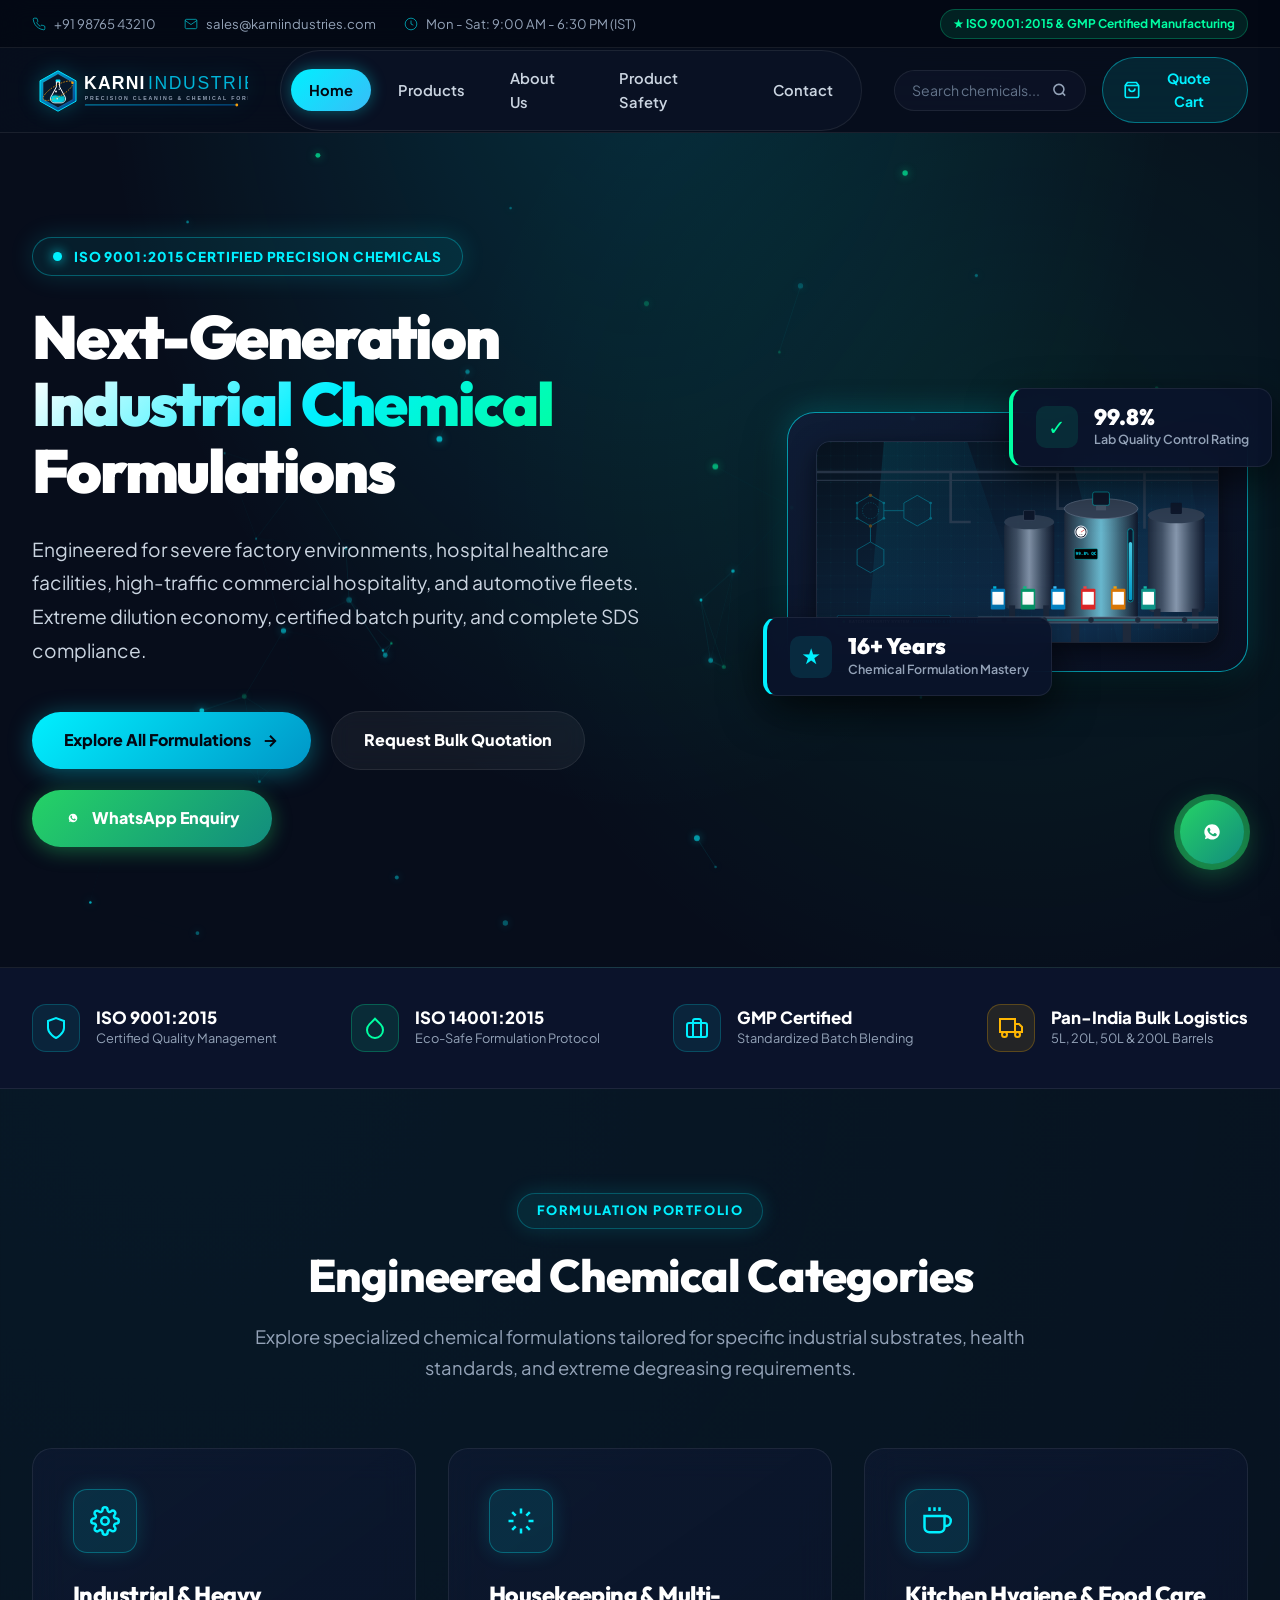
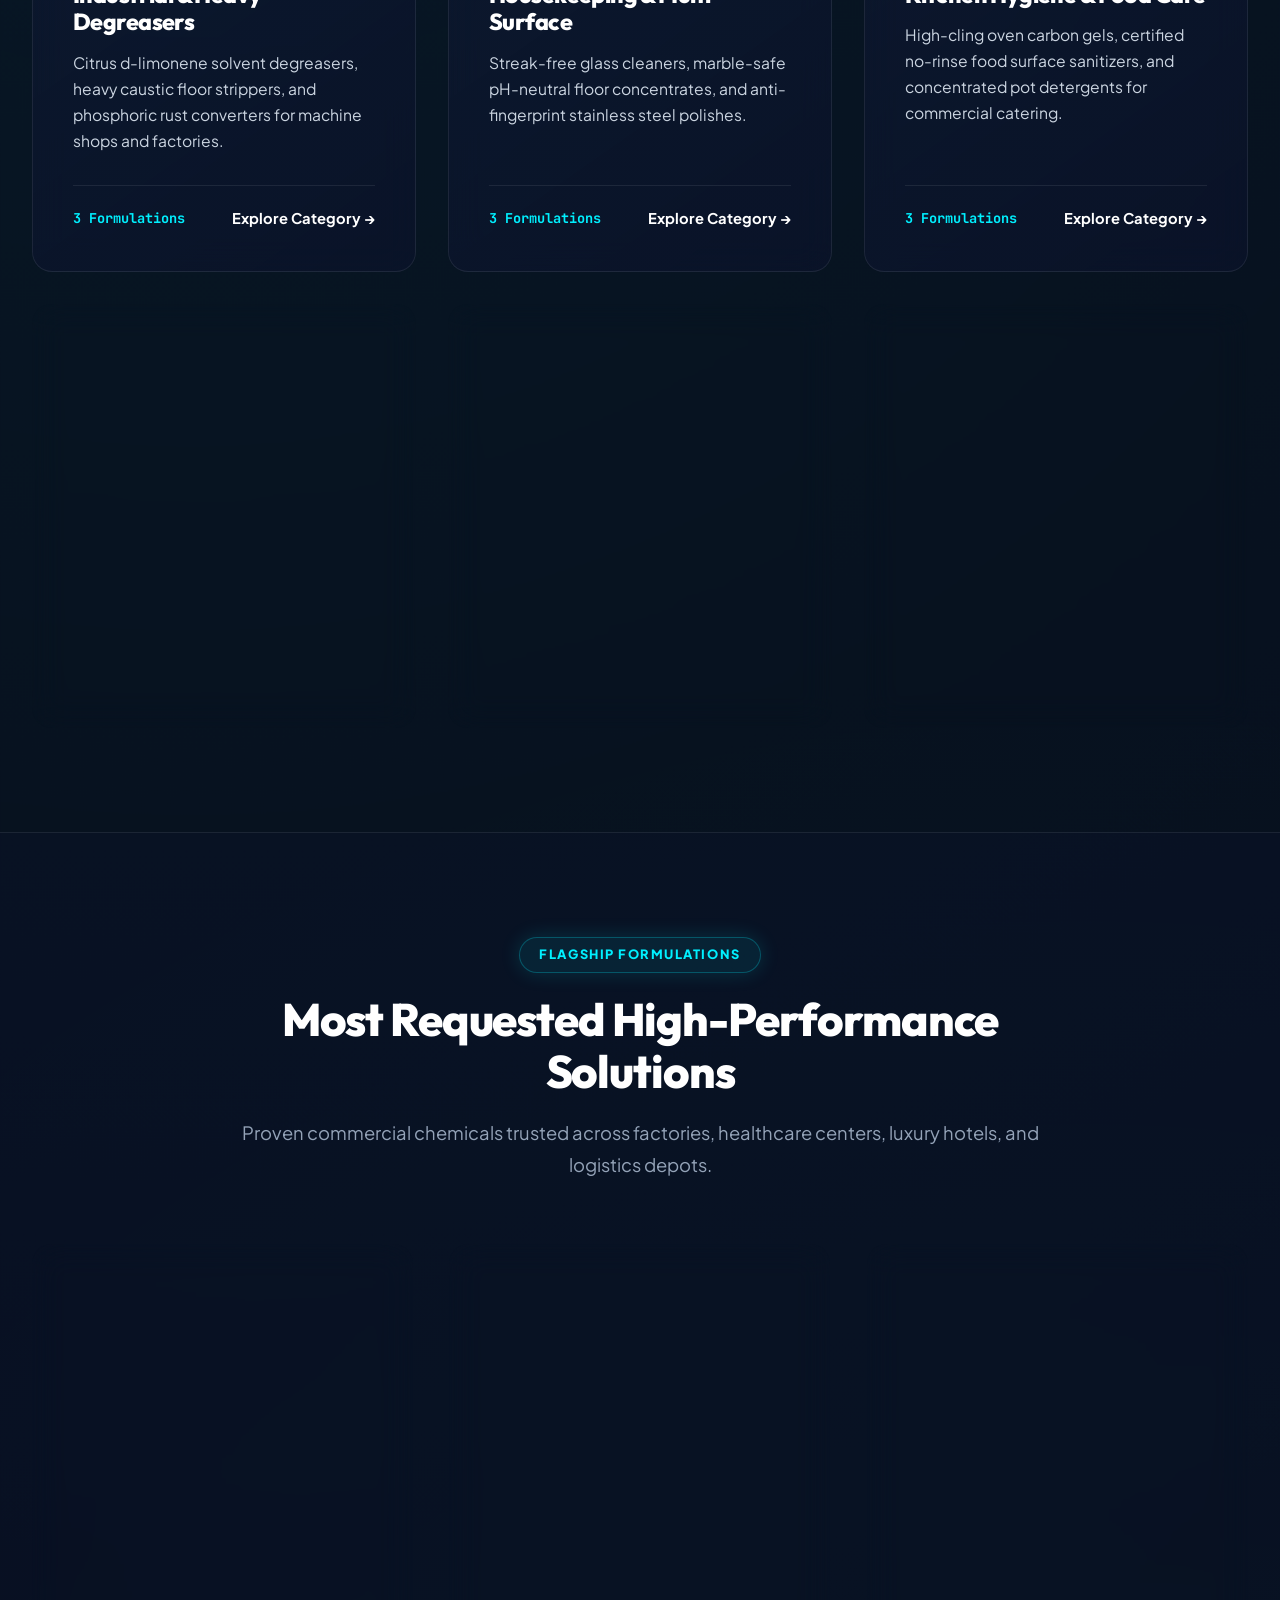
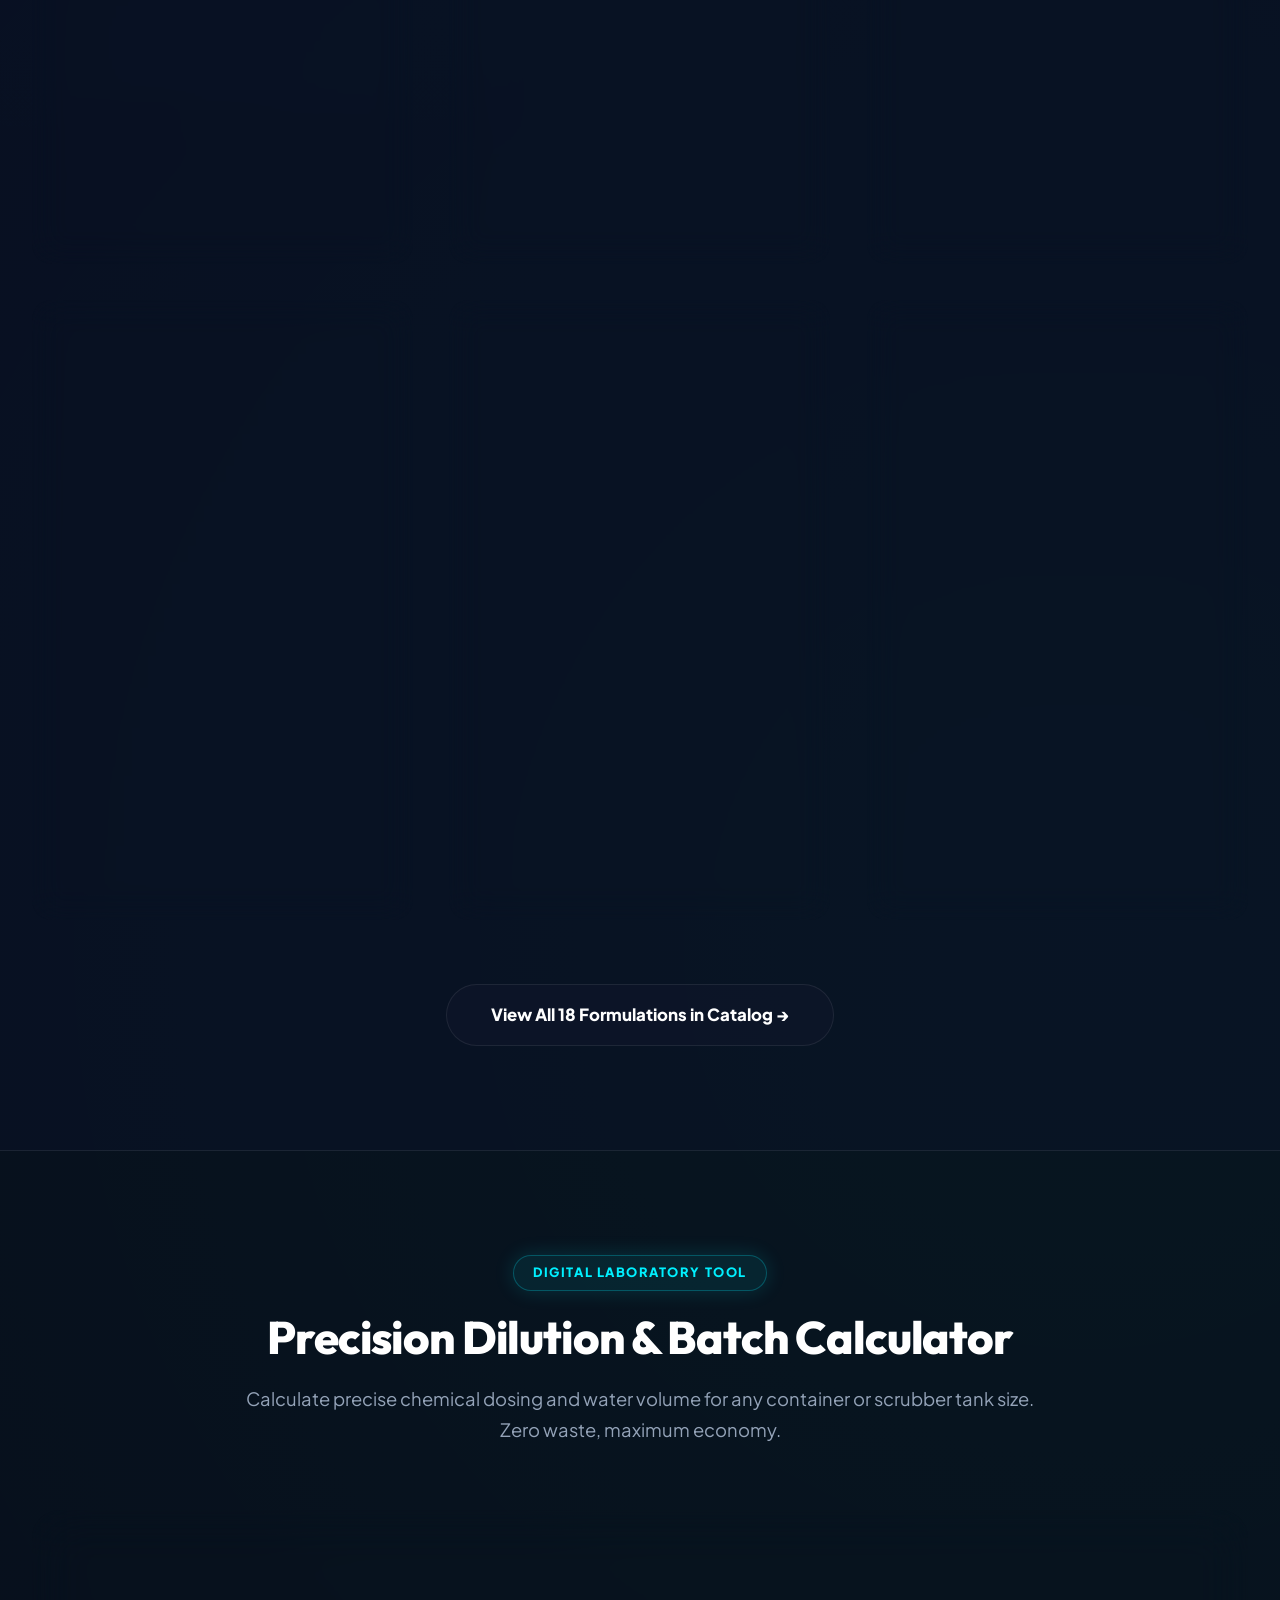
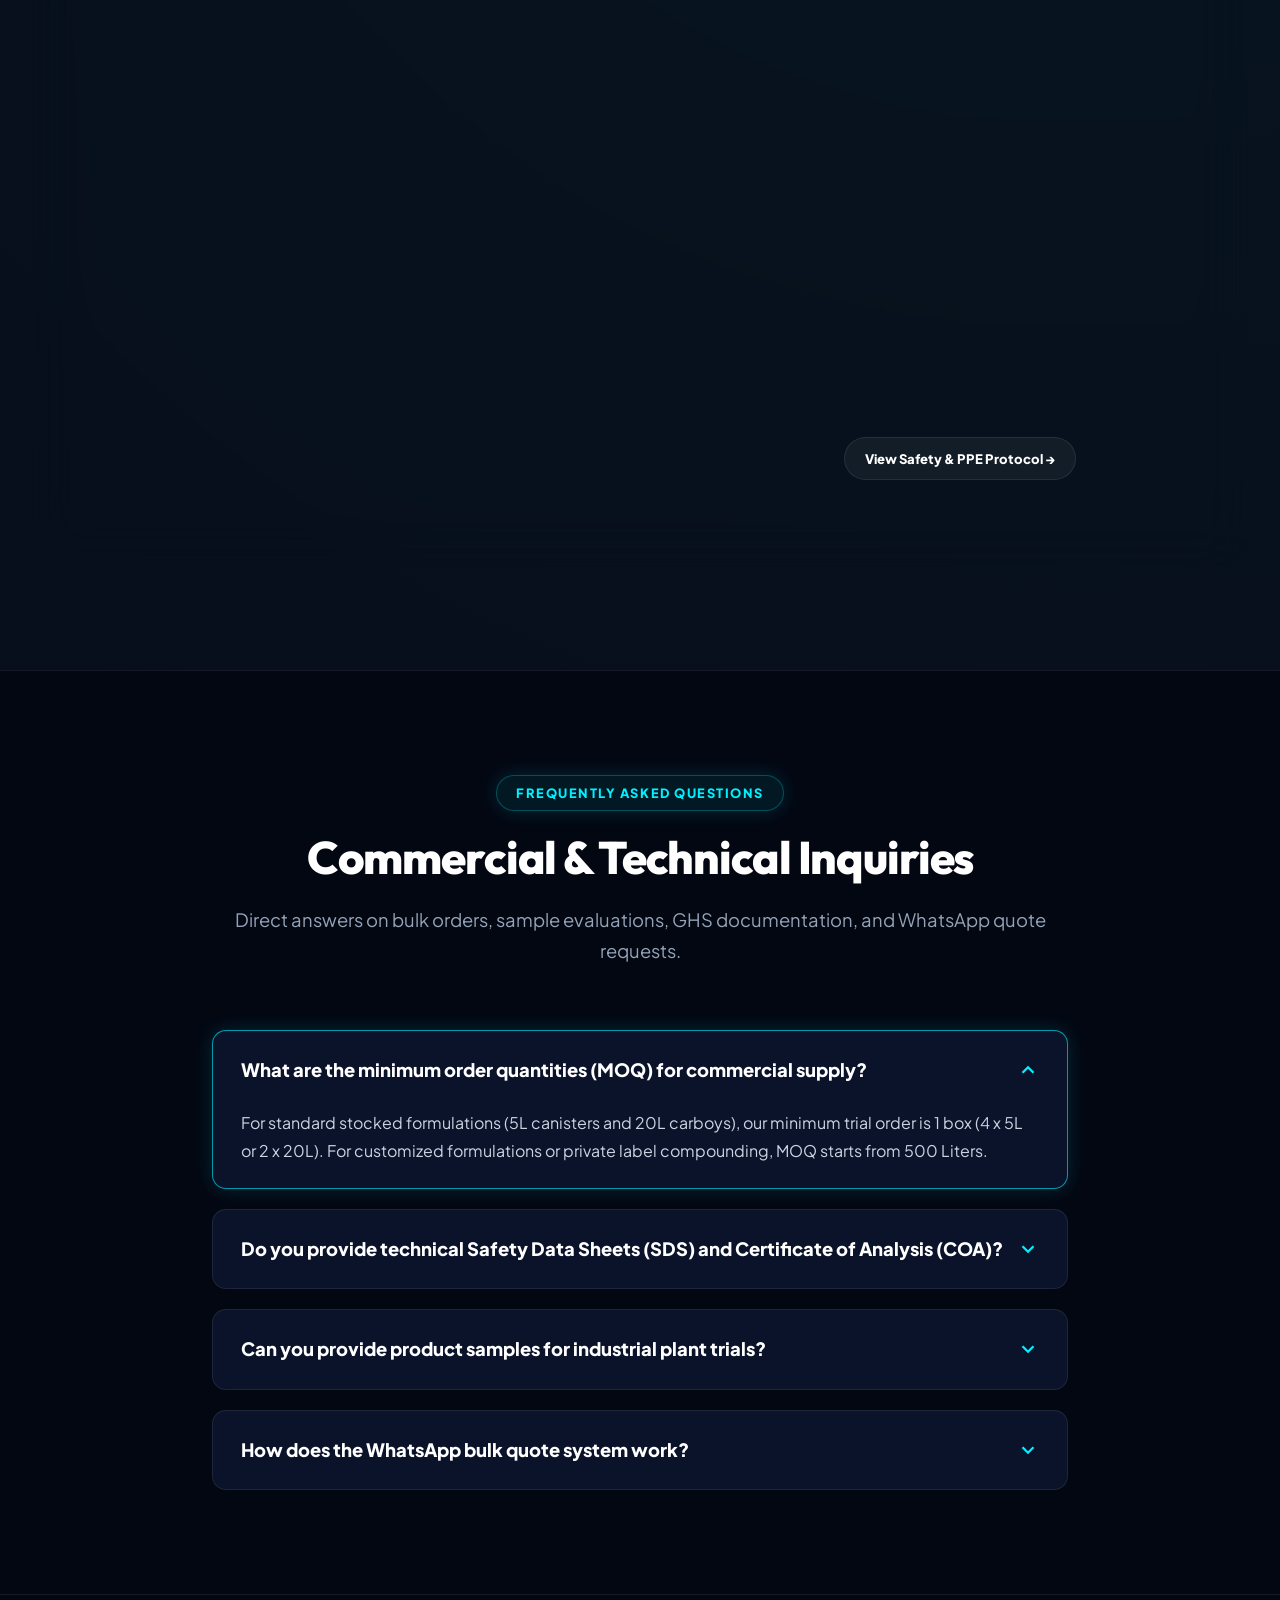
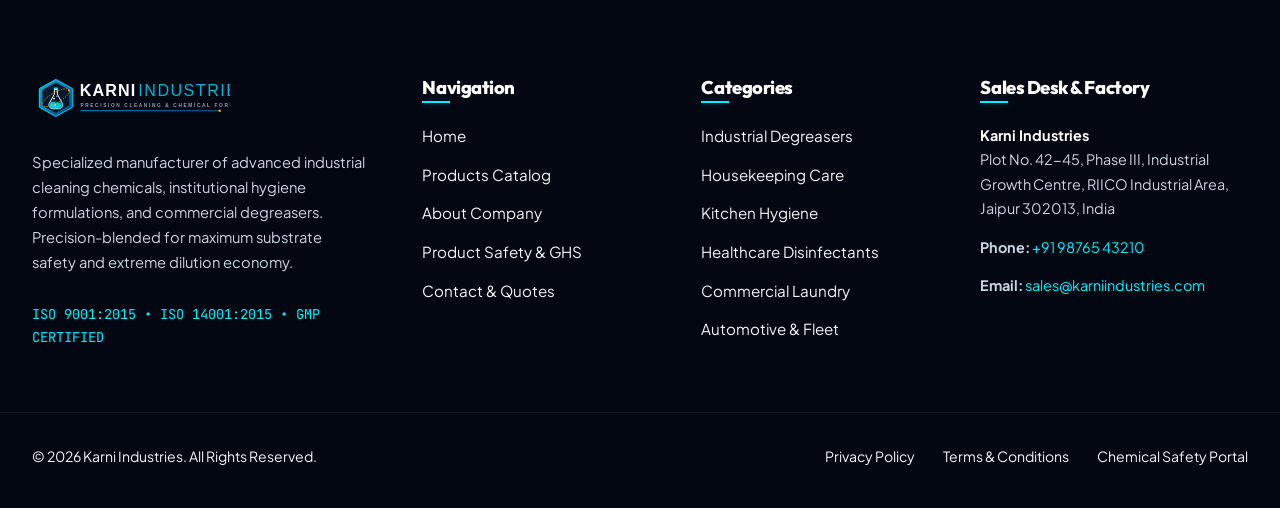
==== index.html @ 2b6e88ef "Initial commit" ====
<!DOCTYPE html>
<html lang="en">
<head>
  <meta charset="UTF-8">
  <meta name="viewport" content="width=device-width, initial-scale=1.0">
  <title>Karni Industries | Precision Industrial Cleaning Chemicals &amp; Formulations</title>
  <meta name="description" content="Leading manufacturer of high-performance industrial cleaning chemicals, heavy degreasers, institutional housekeeping, healthcare disinfectants, and automotive wash formulations in India.">
  <meta name="keywords" content="industrial cleaning chemicals, heavy duty degreaser, housekeeping chemicals, hospital grade disinfectant, citrus degreaser, bulk chemical manufacturer, Karni Industries">
  <meta name="theme-color" content="#030712">

  <!-- Open Graph -->
  <meta property="og:type" content="website">
  <meta property="og:title" content="Karni Industries | Precision Chemical Formulations">
  <meta property="og:description" content="High-performance industrial cleaning chemicals &amp; commercial formulations. ISO 9001:2015 certified manufacturer.">
  <meta property="og:image" content="assets/images/logo/karni-logo.svg">

  <link rel="icon" type="image/svg+xml" href="assets/images/logo/karni-logo.svg">
  <link rel="stylesheet" href="css/style.css">
</head>
<body>

  <!-- Top Announcement Bar -->
  <aside class="topbar">
    <div class="container topbar-content">
      <div class="topbar-contact">
        <a href="tel:+919876543210" class="topbar-item">
          <svg viewBox="0 0 24 24"><path d="M22 16.92v3a2 2 0 0 1-2.18 2 19.79 19.79 0 0 1-8.63-3.07 19.5 19.5 0 0 1-6-6 19.79 19.79 0 0 1-3.07-8.67A2 2 0 0 1 4.11 2h3a2 2 0 0 1 2 1.72 12.84 12.84 0 0 0 .7 2.81 2 2 0 0 1-.45 2.11L8.09 9.91a16 16 0 0 0 6 6l1.27-1.27a2 2 0 0 1 2.11-.45 12.84 12.84 0 0 0 2.81.7A2 2 0 0 1 22 16.92z"/></svg>
          <span data-config="phoneDisplay">+91 98765 43210</span>
        </a>
        <a href="mailto:sales@karniindustries.com" class="topbar-item">
          <svg viewBox="0 0 24 24"><path d="M4 4h16c1.1 0 2 .9 2 2v12c0 1.1-.9 2-2 2H4c-1.1 0-2-.9-2-2V6c0-1.1.9-2 2-2z"/><polyline points="22,6 12,13 2,6"/></svg>
          <span data-config="email">sales@karniindustries.com</span>
        </a>
        <span class="topbar-item">
          <svg viewBox="0 0 24 24"><circle cx="12" cy="12" r="10"/><polyline points="12 6 12 12 16 14"/></svg>
          <span>Mon - Sat: 9:00 AM - 6:30 PM (IST)</span>
        </span>
      </div>
      <div class="topbar-cert-badge">
        <span>★ ISO 9001:2015 &amp; GMP Certified Manufacturing</span>
      </div>
    </div>
  </aside>

  <!-- Sticky Glassmorphic Header -->
  <header class="site-header" id="siteHeader">
    <div class="container navbar">
      <a href="index.html" class="brand-logo" aria-label="Karni Industries Home">
        <img src="assets/images/logo/karni-logo.svg" alt="Karni Industries Logo" class="brand-logo-img">
      </a>

      <!-- Desktop Nav Menu -->
      <nav class="nav-menu" aria-label="Main Navigation">
        <a href="index.html" class="nav-link active">Home</a>
        <a href="products.html" class="nav-link">Products</a>
        <a href="about.html" class="nav-link">About Us</a>
        <a href="product-safety.html" class="nav-link">Product Safety</a>
        <a href="contact.html" class="nav-link">Contact</a>
      </nav>

      <!-- Header Actions -->
      <div class="header-actions">
        <!-- Quick Search Bar -->
        <div class="search-container">
          <div class="search-input-wrapper">
            <input type="text" id="headerSearchInput" class="search-input" placeholder="Search chemicals..." autocomplete="off">
            <button type="button" class="search-btn" aria-label="Search">
              <svg width="16" height="16" viewBox="0 0 24 24" fill="none" stroke="currentColor" stroke-width="2.5"><circle cx="11" cy="11" r="8"/><line x1="21" y1="21" x2="16.65" y2="16.65"/></svg>
            </button>
          </div>
          <div id="headerSearchResults" class="search-results-dropdown"></div>
        </div>

        <!-- Quote Cart Button -->
        <button type="button" class="quote-cart-btn" onclick="EnquiryCart.openDrawer()" aria-label="View Quote Cart">
          <svg width="18" height="18" viewBox="0 0 24 24" fill="none" stroke="currentColor" stroke-width="2.2"><path d="M6 2L3 6v14a2 2 0 0 0 2 2h14a2 2 0 0 0 2-2V6l-3-4z"/><line x1="3" y1="6" x2="21" y2="6"/><path d="M16 10a4 4 0 0 1-8 0"/></svg>
          <span>Quote Cart</span>
          <span class="quote-badge" style="display:none;">0</span>
        </button>

        <!-- Mobile Toggle -->
        <button type="button" class="mobile-toggle" id="mobileToggle" aria-label="Toggle navigation menu">
          <span></span><span></span><span></span>
        </button>
      </div>
    </div>
  </header>

  <!-- Mobile Drawer -->
  <div class="mobile-overlay" id="mobileOverlay"></div>
  <div class="mobile-drawer" id="mobileDrawer">
    <div class="mobile-drawer-header">
      <img src="assets/images/logo/karni-logo.svg" alt="Karni Industries" style="height:38px;">
      <button class="drawer-close-btn" id="drawerCloseBtn" aria-label="Close menu">&times;</button>
    </div>
    <div class="mobile-nav-links">
      <a href="index.html" class="mobile-nav-link active">Home</a>
      <a href="products.html" class="mobile-nav-link">Products Catalog</a>
      <a href="about.html" class="mobile-nav-link">About Company</a>
      <a href="product-safety.html" class="mobile-nav-link">Product Safety &amp; GHS</a>
      <a href="contact.html" class="mobile-nav-link">Contact &amp; Inquiries</a>
    </div>
    <div style="margin-top:auto; padding-top:2rem; border-top:1px solid var(--border-glass);">
      <a href="https://wa.me/919876543210" target="_blank" class="btn btn-whatsapp" style="width:100%; justify-content:center;">
        Quick WhatsApp Chat
      </a>
    </div>
  </div>

  <!-- Hero Section with Canvas Particle Molecules -->
  <section class="hero-section">
    <canvas id="particleCanvas"></canvas>
    <div class="container hero-grid">
      <div class="hero-content">
        <div class="hero-badge">
          <span class="hero-badge-pulse"></span>
          <span>ISO 9001:2015 CERTIFIED PRECISION CHEMICALS</span>
        </div>
        <h1 class="hero-title">
          Next-Generation <br>
          <span class="text-gradient">Industrial Chemical</span> Formulations
        </h1>
        <p class="hero-description">
          Engineered for severe factory environments, hospital healthcare facilities, high-traffic commercial hospitality, and automotive fleets. Extreme dilution economy, certified batch purity, and complete SDS compliance.
        </p>
        <div class="hero-cta-group">
          <a href="products.html" class="btn btn-primary">
            <span>Explore All Formulations</span>
            <svg width="18" height="18" viewBox="0 0 24 24" fill="none" stroke="currentColor" stroke-width="2.5"><line x1="5" y1="12" x2="19" y2="12"/><polyline points="12 5 19 12 12 19"/></svg>
          </a>
          <a href="contact.html" class="btn btn-secondary">
            <span>Request Bulk Quotation</span>
          </a>
          <a href="https://wa.me/919876543210?text=Hello%20Karni%20Industries%2C%20I%20am%20interested%20in%20bulk%20commercial%20chemical%20supply." target="_blank" class="btn btn-whatsapp" aria-label="Chat on WhatsApp">
            <svg width="18" height="18" viewBox="0 0 24 24" fill="currentColor"><path d="M12.031 6.172c-3.181 0-5.767 2.586-5.768 5.766-.001 1.298.38 2.27 1.019 3.287l-.582 2.128 2.182-.573c.978.58 1.911.928 3.145.929 3.178 0 5.767-2.587 5.768-5.766.001-3.187-2.575-5.77-5.764-5.771zm3.392 8.244c-.144.405-.837.774-1.17.824-.299.045-.677.063-1.092-.069-.252-.08-.575-.187-.988-.365-1.739-.751-2.874-2.502-2.961-2.617-.087-.116-.708-.94-.708-1.793s.448-1.273.607-1.446c.159-.173.346-.217.462-.217l.332.007c.106.005.249-.04.39.298.144.347.491 1.2.534 1.287.043.087.072.188.014.304-.058.116-.087.188-.173.289l-.26.304c-.087.086-.177.18-.076.354.101.174.449.741.964 1.201.662.591 1.221.774 1.394.86.174.086.275.073.376-.044.101-.116.433-.506.549-.68.116-.173.231-.145.39-.086s1.011.477 1.184.564.289.13.332.202c.045.072.045.419-.099.824z"/></svg>
            <span>WhatsApp Enquiry</span>
          </a>
        </div>
      </div>

      <!-- Hero Visual Showcase -->
      <div class="hero-visual">
        <div class="hero-visual-card">
          <img src="assets/images/banners/hero-banner.svg" alt="Karni Industries Automated Facility" class="hero-visual-img">
        </div>
        <div class="hero-floating-stat hero-stat-1">
          <div class="stat-icon">★</div>
          <div>
            <div class="stat-number">16+ Years</div>
            <div class="stat-label">Chemical Formulation Mastery</div>
          </div>
        </div>
        <div class="hero-floating-stat hero-stat-2">
          <div class="stat-icon" style="color:var(--emerald-neon); background:rgba(0,255,163,0.1);">✓</div>
          <div>
            <div class="stat-number">99.8%</div>
            <div class="stat-label">Lab Quality Control Rating</div>
          </div>
        </div>
      </div>
    </div>
  </section>

  <!-- Luminous Trust Strip -->
  <section class="trust-ribbon">
    <div class="container trust-grid">
      <div class="trust-item">
        <div class="trust-icon">
          <svg width="24" height="24" viewBox="0 0 24 24" fill="none" stroke="currentColor" stroke-width="2"><path d="M12 22s8-4 8-10V5l-8-3-8 3v7c0 6 8 10 8 10z"/></svg>
        </div>
        <div>
          <div class="trust-title">ISO 9001:2015</div>
          <div class="trust-subtitle">Certified Quality Management</div>
        </div>
      </div>
      <div class="trust-item">
        <div class="trust-icon" style="color:var(--emerald-neon); background:rgba(0,255,163,0.1); border-color:rgba(0,255,163,0.25);">
          <svg width="24" height="24" viewBox="0 0 24 24" fill="none" stroke="currentColor" stroke-width="2"><path d="M12 2.69l5.66 5.66a8 8 0 1 1-11.31 0z"/></svg>
        </div>
        <div>
          <div class="trust-title">ISO 14001:2015</div>
          <div class="trust-subtitle">Eco-Safe Formulation Protocol</div>
        </div>
      </div>
      <div class="trust-item">
        <div class="trust-icon">
          <svg width="24" height="24" viewBox="0 0 24 24" fill="none" stroke="currentColor" stroke-width="2"><rect x="2" y="7" width="20" height="14" rx="2" ry="2"/><path d="M16 21V5a2 2 0 0 0-2-2h-4a2 2 0 0 0-2 2v16"/></svg>
        </div>
        <div>
          <div class="trust-title">GMP Certified</div>
          <div class="trust-subtitle">Standardized Batch Blending</div>
        </div>
      </div>
      <div class="trust-item">
        <div class="trust-icon" style="color:var(--amber-neon); background:rgba(255,183,3,0.1); border-color:rgba(255,183,3,0.25);">
          <svg width="24" height="24" viewBox="0 0 24 24" fill="none" stroke="currentColor" stroke-width="2"><rect x="1" y="3" width="15" height="13"/><polygon points="16 8 20 8 23 11 23 16 16 16 16 8"/><circle cx="5.5" cy="18.5" r="2.5"/><circle cx="18.5" cy="18.5" r="2.5"/></svg>
        </div>
        <div>
          <div class="trust-title">Pan-India Bulk Logistics</div>
          <div class="trust-subtitle">5L, 20L, 50L &amp; 200L Barrels</div>
        </div>
      </div>
    </div>
  </section>

  <!-- Holographic Product Categories Section -->
  <section class="section">
    <div class="container">
      <div class="section-header">
        <div class="section-tag">Formulation Portfolio</div>
        <h2 class="section-title">Engineered Chemical Categories</h2>
        <p class="section-subtitle">
          Explore specialized chemical formulations tailored for specific industrial substrates, health standards, and extreme degreasing requirements.
        </p>
      </div>

      <div class="category-grid">
        <a href="products.html?category=degreasers" class="category-card">
          <div class="category-icon-box">
            <svg width="30" height="30" viewBox="0 0 24 24" fill="none" stroke="currentColor" stroke-width="2"><circle cx="12" cy="12" r="3"/><path d="M19.4 15a1.65 1.65 0 0 0 .33 1.82l.06.06a2 2 0 0 1 0 2.83 2 2 0 0 1-2.83 0l-.06-.06a1.65 1.65 0 0 0-1.82-.33 1.65 1.65 0 0 0-1 1.51V21a2 2 0 0 1-2 2 2 2 0 0 1-2-2v-.09A1.65 1.65 0 0 0 9 19.4a1.65 1.65 0 0 0-1.82.33l-.06.06a2 2 0 0 1-2.83 0 2 2 0 0 1 0-2.83l.06-.06a1.65 1.65 0 0 0 .33-1.82 1.65 1.65 0 0 0-1.51-1H3a2 2 0 0 1-2-2 2 2 0 0 1 2-2h.09A1.65 1.65 0 0 0 4.6 9a1.65 1.65 0 0 0-.33-1.82l-.06-.06a2 2 0 0 1 0-2.83 2 2 0 0 1 2.83 0l.06.06a1.65 1.65 0 0 0 1.82.33H9a1.65 1.65 0 0 0 1-1.51V3a2 2 0 0 1 2-2 2 2 0 0 1 2 2v.09a1.65 1.65 0 0 0 1 1.51 1.65 1.65 0 0 0 1.82-.33l.06-.06a2 2 0 0 1 2.83 0 2 2 0 0 1 0 2.83l-.06.06a1.65 1.65 0 0 0-.33 1.82V9a1.65 1.65 0 0 0 1.51 1H21a2 2 0 0 1 2 2 2 2 0 0 1-2 2h-.09a1.65 1.65 0 0 0-1.51 1z"/></svg>
          </div>
          <h3 class="category-card-title">Industrial &amp; Heavy Degreasers</h3>
          <p class="category-card-desc">Citrus d-limonene solvent degreasers, heavy caustic floor strippers, and phosphoric rust converters for machine shops and factories.</p>
          <div class="category-card-footer">
            <span class="category-count">3 Formulations</span>
            <span class="category-explore-link">Explore Category &rarr;</span>
          </div>
        </a>

        <a href="products.html?category=housekeeping" class="category-card">
          <div class="category-icon-box">
            <svg width="30" height="30" viewBox="0 0 24 24" fill="none" stroke="currentColor" stroke-width="2"><path d="M12 2v4M12 18v4M4.93 4.93l2.83 2.83M16.24 16.24l2.83 2.83M2 12h4M18 12h4M4.93 19.07l2.83-2.83M16.24 7.76l2.83-2.83"/></svg>
          </div>
          <h3 class="category-card-title">Housekeeping &amp; Multi-Surface</h3>
          <p class="category-card-desc">Streak-free glass cleaners, marble-safe pH-neutral floor concentrates, and anti-fingerprint stainless steel polishes.</p>
          <div class="category-card-footer">
            <span class="category-count">3 Formulations</span>
            <span class="category-explore-link">Explore Category &rarr;</span>
          </div>
        </a>

        <a href="products.html?category=kitchen" class="category-card">
          <div class="category-icon-box">
            <svg width="30" height="30" viewBox="0 0 24 24" fill="none" stroke="currentColor" stroke-width="2"><path d="M18 8h1a4 4 0 0 1 0 8h-1"/><path d="M2 8h16v9a4 4 0 0 1-4 4H6a4 4 0 0 1-4-4V8z"/><line x1="6" y1="1" x2="6" y2="4"/><line x1="10" y1="1" x2="10" y2="4"/><line x1="14" y1="1" x2="14" y2="4"/></svg>
          </div>
          <h3 class="category-card-title">Kitchen Hygiene &amp; Food Care</h3>
          <p class="category-card-desc">High-cling oven carbon gels, certified no-rinse food surface sanitizers, and concentrated pot detergents for commercial catering.</p>
          <div class="category-card-footer">
            <span class="category-count">3 Formulations</span>
            <span class="category-explore-link">Explore Category &rarr;</span>
          </div>
        </a>

        <a href="products.html?category=disinfectants" class="category-card">
          <div class="category-icon-box">
            <svg width="30" height="30" viewBox="0 0 24 24" fill="none" stroke="currentColor" stroke-width="2"><path d="M12 22s8-4 8-10V5l-8-3-8 3v7c0 6 8 10 8 10z"/></svg>
          </div>
          <h3 class="category-card-title">Healthcare &amp; Disinfection</h3>
          <p class="category-card-desc">Fifth-generation twin-quat hospital disinfectants (99.999% germ kill), high-phenolic pine fluids, and moisturizing antibacterial hand washes.</p>
          <div class="category-card-footer">
            <span class="category-count">3 Formulations</span>
            <span class="category-explore-link">Explore Category &rarr;</span>
          </div>
        </a>

        <a href="products.html?category=laundry" class="category-card">
          <div class="category-icon-box">
            <svg width="30" height="30" viewBox="0 0 24 24" fill="none" stroke="currentColor" stroke-width="2"><path d="M20.38 3.46L16 2a4 4 0 0 1-8 0L3.62 3.46a2 2 0 0 0-1.34 2.23l.58 3.47a1 1 0 0 0 .99.84H6v10c0 1.1.9 2 2 2h8a2 2 0 0 0 2-2V10h2.15a1 1 0 0 0 .99-.84l.58-3.47a2 2 0 0 0-1.34-2.23z"/></svg>
          </div>
          <h3 class="category-card-title">Commercial Laundry Systems</h3>
          <p class="category-card-desc">Multi-enzyme liquid detergents, color-safe oxygen bleach concentrates, and antistatic sour softeners for hotel laundries.</p>
          <div class="category-card-footer">
            <span class="category-count">3 Formulations</span>
            <span class="category-explore-link">Explore Category &rarr;</span>
          </div>
        </a>

        <a href="products.html?category=automotive" class="category-card">
          <div class="category-icon-box">
            <svg width="30" height="30" viewBox="0 0 24 24" fill="none" stroke="currentColor" stroke-width="2"><rect x="1" y="3" width="15" height="13"/><polygon points="16 8 20 8 23 11 23 16 16 16 16 8"/><circle cx="5.5" cy="18.5" r="2.5"/><circle cx="18.5" cy="18.5" r="2.5"/></svg>
          </div>
          <h3 class="category-card-title">Automotive &amp; Fleet Cleaning</h3>
          <p class="category-card-desc">High-foaming snow car wash shampoos, touchless traffic film removers for heavy haulage, and high-gloss silicone tyre dressings.</p>
          <div class="category-card-footer">
            <span class="category-count">3 Formulations</span>
            <span class="category-explore-link">Explore Category &rarr;</span>
          </div>
        </a>
      </div>
    </div>
  </section>

  <!-- Featured Products Showcase Section -->
  <section class="section section-alt">
    <div class="container">
      <div class="section-header">
        <div class="section-tag">Flagship Formulations</div>
        <h2 class="section-title">Most Requested High-Performance Solutions</h2>
        <p class="section-subtitle">
          Proven commercial chemicals trusted across factories, healthcare centers, luxury hotels, and logistics depots.
        </p>
      </div>

      <div class="product-grid" id="featuredProductsGrid">
        <!-- Rendered by client script below -->
      </div>

      <div style="text-align:center; margin-top:4rem;">
        <a href="products.html" class="btn btn-outline" style="font-size:1.05rem; padding:1rem 2.75rem;">
          View All 18 Formulations in Catalog &rarr;
        </a>
      </div>
    </div>
  </section>

  <!-- Digital Dilution Console Section -->
  <section class="section">
    <div class="container">
      <div class="section-header">
        <div class="section-tag">Digital Laboratory Tool</div>
        <h2 class="section-title">Precision Dilution &amp; Batch Calculator</h2>
        <p class="section-subtitle">
          Calculate precise chemical dosing and water volume for any container or scrubber tank size. Zero waste, maximum economy.
        </p>
      </div>

      <div class="dilution-calc-card">
        <div class="calc-grid">
          <div>
            <div class="calc-form-group">
              <label for="calcChemicalSelect" class="calc-label">Select Chemical Formulation</label>
              <select id="calcChemicalSelect" class="calc-select">
                <option value="40" selected>Karni K-Clean HD Citrus Degreaser (1:40 General)</option>
                <option value="10">Karni K-Clean HD Citrus Degreaser (1:10 Heavy Grease)</option>
                <option value="100">Karni Floral Fresh Floor Cleaner (1:100 Maintenance)</option>
                <option value="50">Karni Floral Fresh Floor Cleaner (1:50 Deep Mop)</option>
                <option value="128">Karni Med-Guard QAC Disinfectant (1:128 Hospital Mop)</option>
                <option value="64">Karni Med-Guard QAC Disinfectant (1:64 Terminal Virucidal)</option>
                <option value="128">Karni Sanit-Plus Food Sanitizer (1:128 = 200 ppm)</option>
                <option value="100">Karni AutoWash Snow Foam (1:100 Bucket Wash)</option>
                <option value="10">Karni AutoWash Snow Foam (1:10 Foam Cannon)</option>
              </select>
            </div>

            <div class="calc-form-group">
              <label for="calcRatioSelect" class="calc-label">Dilution Ratio (Parts Water to 1 Part Chemical)</label>
              <select id="calcRatioSelect" class="calc-select">
                <option value="5">1:5 (Severe Caustic Strip)</option>
                <option value="10">1:10 (Heavy Grease &amp; Foam Lance)</option>
                <option value="20">1:20 (Scrubber Dryers &amp; Machinery)</option>
                <option value="40" selected>1:40 (General Industrial Degreasing)</option>
                <option value="50">1:50 (Daily Stone Floor Mopping)</option>
                <option value="64">1:64 (Healthcare Virucidal Soak)</option>
                <option value="100">1:100 (Light Maintenance &amp; Auto Wash)</option>
                <option value="128">1:128 (No-Rinse Food Surface Sanitizing)</option>
              </select>
            </div>

            <div class="calc-form-group">
              <label for="calcTankSlider" class="calc-label">Solution Batch Volume (Litres)</label>
              <div class="calc-range-wrapper">
                <input type="range" id="calcTankSlider" class="calc-range" min="1" max="100" value="10" step="1">
                <input type="number" id="calcTankInput" class="calc-input" style="width:110px; text-align:center; font-weight:800; font-family:var(--font-mono);" min="1" max="500" value="10">
                <span style="font-weight:800; color:var(--cyan-neon);">Litres</span>
              </div>
            </div>

            <p style="font-size:0.88rem; color:var(--text-muted); line-height:1.6;">
              <strong style="color:var(--text-pure);">Mixing Protocol:</strong> Always charge your vessel with water first, then inject the concentrated chemical to prevent splashing and excessive froth.
            </p>
          </div>

          <!-- Result Visualizer (HUD Box) -->
          <div class="calc-visual-box">
            <h4 style="font-size:1.15rem; font-weight:800; margin-bottom:1.5rem; color:var(--text-pure);">Solution Proportion HUD</h4>
            <div class="calc-tank-graphic">
              <div id="calcWaterFill" class="calc-water-fill" style="height:97%;"></div>
              <div id="calcChemFill" class="calc-chemical-fill" style="height:3%;"></div>
            </div>

            <div class="calc-results-stats">
              <div class="calc-stat-pill">
                <div class="calc-stat-val chem-val" id="calcChemOutput">244 ml</div>
                <div class="calc-stat-lbl">Chemical Concentrate</div>
              </div>
              <div class="calc-stat-pill">
                <div class="calc-stat-val" id="calcWaterOutput">9.76 L</div>
                <div class="calc-stat-lbl">Water Volume</div>
              </div>
            </div>

            <div style="margin-top:1.75rem;">
              <a href="product-safety.html" class="btn btn-sm btn-secondary" style="font-size:0.82rem;">
                View Safety &amp; PPE Protocol &rarr;
              </a>
            </div>
          </div>
        </div>
      </div>
    </div>
  </section>

  <!-- FAQ Accordion Section -->
  <section class="section section-dark">
    <div class="container" style="max-width:920px;">
      <div class="section-header">
        <div class="section-tag">Frequently Asked Questions</div>
        <h2 class="section-title">Commercial &amp; Technical Inquiries</h2>
        <p class="section-subtitle">
          Direct answers on bulk orders, sample evaluations, GHS documentation, and WhatsApp quote requests.
        </p>
      </div>

      <div class="faq-list">
        <div class="faq-item active">
          <button class="faq-question">
            <span>What are the minimum order quantities (MOQ) for commercial supply?</span>
            <svg class="faq-icon" viewBox="0 0 24 24" fill="none" stroke="currentColor" stroke-width="2.5"><polyline points="6 9 12 15 18 9"/></svg>
          </button>
          <div class="faq-answer">
            For standard stocked formulations (5L canisters and 20L carboys), our minimum trial order is 1 box (4 x 5L or 2 x 20L). For customized formulations or private label compounding, MOQ starts from 500 Liters.
          </div>
        </div>

        <div class="faq-item">
          <button class="faq-question">
            <span>Do you provide technical Safety Data Sheets (SDS) and Certificate of Analysis (COA)?</span>
            <svg class="faq-icon" viewBox="0 0 24 24" fill="none" stroke="currentColor" stroke-width="2.5"><polyline points="6 9 12 15 18 9"/></svg>
          </button>
          <div class="faq-answer">
            Yes, every single dispatch is accompanied by an authenticated Certificate of Analysis (COA) specifying pH, specific gravity, and active matter. 16-section GHS-compliant Safety Data Sheets (SDS) are available for all products upon request or on our safety portal.
          </div>
        </div>

        <div class="faq-item">
          <button class="faq-question">
            <span>Can you provide product samples for industrial plant trials?</span>
            <svg class="faq-icon" viewBox="0 0 24 24" fill="none" stroke="currentColor" stroke-width="2.5"><polyline points="6 9 12 15 18 9"/></svg>
          </button>
          <div class="faq-answer">
            Certainly! We provide 500ml evaluation samples along with detailed dilution instructions to verified industrial clients, commercial facility managers, and distributors. Simply submit a sample request via our Contact page or WhatsApp.
          </div>
        </div>

        <div class="faq-item">
          <button class="faq-question">
            <span>How does the WhatsApp bulk quote system work?</span>
            <svg class="faq-icon" viewBox="0 0 24 24" fill="none" stroke="currentColor" stroke-width="2.5"><polyline points="6 9 12 15 18 9"/></svg>
          </button>
          <div class="faq-answer">
            You can add any product to your Quote Cart from this website, specify your requested pack sizes and quantities, and click "Send Quote via WhatsApp". This automatically formats an itemized message directly to our commercial sales desk, ensuring a fast quote response with discounted corporate pricing.
          </div>
        </div>
      </div>
    </div>
  </section>

  <!-- Slide-out Quote Request Drawer -->
  <div class="quote-drawer-backdrop" id="quoteDrawerBackdrop" onclick="EnquiryCart.closeDrawer()"></div>
  <aside class="quote-drawer" id="quoteDrawer" aria-label="Quote Request Drawer">
    <div class="quote-drawer-header">
      <div class="quote-drawer-title">
        <svg width="22" height="22" viewBox="0 0 24 24" fill="none" stroke="currentColor" stroke-width="2.2"><path d="M6 2L3 6v14a2 2 0 0 0 2 2h14a2 2 0 0 0 2-2V6l-3-4z"/><line x1="3" y1="6" x2="21" y2="6"/><path d="M16 10a4 4 0 0 1-8 0"/></svg>
        <span>Bulk Quote Request</span>
      </div>
      <button onclick="EnquiryCart.closeDrawer()" style="color:#FFF; font-size:1.6rem;" aria-label="Close quote drawer">&times;</button>
    </div>

    <div class="quote-drawer-body" id="quoteDrawerItems">
      <!-- Items dynamically populated by EnquiryCart -->
    </div>

    <div class="quote-drawer-footer" id="quoteDrawerFooter">
      <div class="quote-form-group">
        <input type="text" id="quoteCustomerName" class="calc-input" placeholder="Your Name / Contact Person *" required>
      </div>
      <div class="quote-form-group">
        <input type="text" id="quoteCompanyName" class="calc-input" placeholder="Company / Facility Name">
      </div>
      <div class="quote-form-group">
        <input type="text" id="quoteCustomerCity" class="calc-input" placeholder="City / State (For Freight Estimate)">
      </div>

      <button type="button" class="btn btn-whatsapp" style="width:100%; justify-content:center; margin-bottom:0.85rem;" onclick="EnquiryCart.sendWhatsAppQuote()">
        <svg width="18" height="18" viewBox="0 0 24 24" fill="currentColor"><path d="M12.031 6.172c-3.181 0-5.767 2.586-5.768 5.766-.001 1.298.38 2.27 1.019 3.287l-.582 2.128 2.182-.573c.978.58 1.911.928 3.145.929 3.178 0 5.767-2.587 5.768-5.766.001-3.187-2.575-5.77-5.764-5.771zm3.392 8.244c-.144.405-.837.774-1.17.824-.299.045-.677.063-1.092-.069-.252-.08-.575-.187-.988-.365-1.739-.751-2.874-2.502-2.961-2.617-.087-.116-.708-.94-.708-1.793s.448-1.273.607-1.446c.159-.173.346-.217.462-.217l.332.007c.106.005.249-.04.39.298.144.347.491 1.2.534 1.287.043.087.072.188.014.304-.058.116-.087.188-.173.289l-.26.304c-.087.086-.177.18-.076.354.101.174.449.741.964 1.201.662.591 1.221.774 1.394.86.174.086.275.073.376-.044.101-.116.433-.506.549-.68.116-.173.231-.145.39-.086s1.011.477 1.184.564.289.13.332.202c.045.072.045.419-.099.824z"/></svg>
        <span>Send Quote Request on WhatsApp</span>
      </button>

      <div style="display:flex; justify-content:space-between; align-items:center;">
        <button type="button" onclick="EnquiryCart.clearCart()" style="font-size:0.8rem; color:var(--text-muted); text-decoration:underline;">
          Clear Quote
        </button>
        <span style="font-size:0.75rem; color:var(--cyan-neon);">Commercial Pricing Desk</span>
      </div>
    </div>
  </aside>

  <!-- Floating WhatsApp Quick Button -->
  <div class="floating-whatsapp">
    <div class="floating-wa-tooltip">Need Instant Pricing? Chat with Sales</div>
    <a href="https://wa.me/919876543210?text=Hello%20Karni%20Industries%2C%20I%20am%20visiting%20your%20website%20and%20need%20chemical%20pricing%20details." target="_blank" class="floating-wa-btn" aria-label="Chat on WhatsApp">
      <svg width="32" height="32" viewBox="0 0 24 24" fill="currentColor"><path d="M12.031 6.172c-3.181 0-5.767 2.586-5.768 5.766-.001 1.298.38 2.27 1.019 3.287l-.582 2.128 2.182-.573c.978.58 1.911.928 3.145.929 3.178 0 5.767-2.587 5.768-5.766.001-3.187-2.575-5.77-5.764-5.771zm3.392 8.244c-.144.405-.837.774-1.17.824-.299.045-.677.063-1.092-.069-.252-.08-.575-.187-.988-.365-1.739-.751-2.874-2.502-2.961-2.617-.087-.116-.708-.94-.708-1.793s.448-1.273.607-1.446c.159-.173.346-.217.462-.217l.332.007c.106.005.249-.04.39.298.144.347.491 1.2.534 1.287.043.087.072.188.014.304-.058.116-.087.188-.173.289l-.26.304c-.087.086-.177.18-.076.354.101.174.449.741.964 1.201.662.591 1.221.774 1.394.86.174.086.275.073.376-.044.101-.116.433-.506.549-.68.116-.173.231-.145.39-.086s1.011.477 1.184.564.289.13.332.202c.045.072.045.419-.099.824z"/></svg>
    </a>
  </div>

  <!-- Site Footer -->
  <footer class="site-footer">
    <div class="container footer-grid">
      <div>
        <a href="index.html" style="display:inline-block; margin-bottom:1.5rem;">
          <img src="assets/images/logo/karni-logo.svg" alt="Karni Industries" style="height:44px;">
        </a>
        <p style="font-size:0.92rem; line-height:1.7; margin-bottom:1.75rem; color:var(--text-secondary);">
          Specialized manufacturer of advanced industrial cleaning chemicals, institutional hygiene formulations, and commercial degreasers. Precision-blended for maximum substrate safety and extreme dilution economy.
        </p>
        <div style="font-size:0.85rem; color:var(--cyan-neon); font-family:var(--font-mono);">
          ISO 9001:2015 &bull; ISO 14001:2015 &bull; GMP CERTIFIED
        </div>
      </div>

      <div>
        <h4 class="footer-col-title">Navigation</h4>
        <div class="footer-links">
          <a href="index.html" class="footer-link">Home</a>
          <a href="products.html" class="footer-link">Products Catalog</a>
          <a href="about.html" class="footer-link">About Company</a>
          <a href="product-safety.html" class="footer-link">Product Safety &amp; GHS</a>
          <a href="contact.html" class="footer-link">Contact &amp; Quotes</a>
        </div>
      </div>

      <div>
        <h4 class="footer-col-title">Categories</h4>
        <div class="footer-links">
          <a href="products.html?category=degreasers" class="footer-link">Industrial Degreasers</a>
          <a href="products.html?category=housekeeping" class="footer-link">Housekeeping Care</a>
          <a href="products.html?category=kitchen" class="footer-link">Kitchen Hygiene</a>
          <a href="products.html?category=disinfectants" class="footer-link">Healthcare Disinfectants</a>
          <a href="products.html?category=laundry" class="footer-link">Commercial Laundry</a>
          <a href="products.html?category=automotive" class="footer-link">Automotive &amp; Fleet</a>
        </div>
      </div>

      <div>
        <h4 class="footer-col-title">Sales Desk &amp; Factory</h4>
        <div style="font-size:0.9rem; line-height:1.7; display:flex; flex-direction:column; gap:0.85rem; color:var(--text-secondary);">
          <div>
            <strong style="color:var(--text-pure);">Karni Industries</strong><br>
            Plot No. 42-45, Phase III, Industrial Growth Centre, RIICO Industrial Area, Jaipur 302013, India
          </div>
          <div>
            <strong>Phone:</strong> <a href="tel:+919876543210" style="color:var(--cyan-neon);">+91 98765 43210</a>
          </div>
          <div>
            <strong>Email:</strong> <a href="mailto:sales@karniindustries.com" style="color:var(--cyan-neon);">sales@karniindustries.com</a>
          </div>
        </div>
      </div>
    </div>

    <div class="container footer-bottom">
      <div>
        &copy; <span id="currentYear">2026</span> Karni Industries. All Rights Reserved.
      </div>
      <div style="display:flex; gap:1.75rem;">
        <a href="privacy-policy.html" class="footer-link">Privacy Policy</a>
        <a href="terms-and-conditions.html" class="footer-link">Terms &amp; Conditions</a>
        <a href="product-safety.html" class="footer-link">Chemical Safety Portal</a>
      </div>
    </div>
  </footer>

  <!-- Scripts -->
  <script src="js/config.js"></script>
  <script src="js/products.js"></script>
  <script src="js/main.js"></script>

  <script>
    document.addEventListener('DOMContentLoaded', () => {
      // Render Featured Products
      const grid = document.getElementById('featuredProductsGrid');
      if (grid && typeof ProductsDB !== 'undefined') {
        const featured = ProductsDB.getFeatured().slice(0, 6);
        grid.innerHTML = featured.map(p => `
          <div class="product-card">
            <div class="product-thumb-wrap">
              <span class="product-badge-pill">${p.badge}</span>
              <a href="product-details.html?id=${p.id}">
                <img src="${p.image}" alt="${p.name}" class="product-card-img">
              </a>
            </div>
            <div class="product-body">
              <span class="product-category-tag">${p.categoryName}</span>
              <h3 class="product-card-title">
                <a href="product-details.html?id=${p.id}">${p.name}</a>
              </h3>
              <div class="product-sku">SKU: ${p.sku}</div>
              <p class="product-card-desc">${p.shortDesc}</p>
              
              <div class="product-specs-row">
                <span class="product-spec-item">Dilution: <strong>${p.dilutionRatioMin ? '1:' + p.dilutionRatioMin : 'RTU'}</strong></span>
                <span class="product-spec-item">pH: <strong>${p.ph.split(' ')[0]}</strong></span>
              </div>

              <div class="product-actions-group">
                <button type="button" class="btn-card-quote" onclick="EnquiryCart.addItem(ProductsDB.getById('${p.id}'), '${p.packagingSizes[0]}')">
                  <svg width="14" height="14" viewBox="0 0 24 24" fill="none" stroke="currentColor" stroke-width="2.5"><path d="M6 2L3 6v14a2 2 0 0 0 2 2h14a2 2 0 0 0 2-2V6l-3-4z"/><line x1="3" y1="6" x2="21" y2="6"/><path d="M16 10a4 4 0 0 1-8 0"/></svg>
                  <span>+ Quote</span>
                </button>
                <button type="button" class="btn-card-wa" onclick="sendProductWhatsApp('${p.id}')">
                  <svg width="14" height="14" viewBox="0 0 24 24" fill="currentColor"><path d="M12.031 6.172c-3.181 0-5.767 2.586-5.768 5.766-.001 1.298.38 2.27 1.019 3.287l-.582 2.128 2.182-.573c.978.58 1.911.928 3.145.929 3.178 0 5.767-2.587 5.768-5.766.001-3.187-2.575-5.77-5.764-5.771zm3.392 8.244c-.144.405-.837.774-1.17.824-.299.045-.677.063-1.092-.069-.252-.08-.575-.187-.988-.365-1.739-.751-2.874-2.502-2.961-2.617-.087-.116-.708-.94-.708-1.793s.448-1.273.607-1.446c.159-.173.346-.217.462-.217l.332.007c.106.005.249-.04.39.298.144.347.491 1.2.534 1.287.043.087.072.188.014.304-.058.116-.087.188-.173.289l-.26.304c-.087.086-.177.18-.076.354.101.174.449.741.964 1.201.662.591 1.221.774 1.394.86.174.086.275.073.376-.044.101-.116.433-.506.549-.68.116-.173.231-.145.39-.086s1.011.477 1.184.564.289.13.332.202c.045.072.045.419-.099.824z"/></svg>
                  <span>Enquire</span>
                </button>
              </div>
            </div>
          </div>
        `).join('');
      }

      // Link Calculator Chemical Select to Ratio Select
      const chemSelect = document.getElementById('calcChemicalSelect');
      const ratioSelect = document.getElementById('calcRatioSelect');
      if (chemSelect && ratioSelect) {
        chemSelect.addEventListener('change', () => {
          ratioSelect.value = chemSelect.value;
          ratioSelect.dispatchEvent(new Event('change'));
        });
      }
    });
  </script>
</body>
</html>
---- css/style.css ----
/* ==========================================================================
   KARNI INDUSTRIES - NEXT-GEN ULTRA-PREMIUM DESIGN SYSTEM
   Theme: Obsidian Cyber-Industrial & Luminous Glassmorphism
   100% Vanilla CSS3 - Pure Native Code - Zero External Frameworks
   ========================================================================== */

@import url('https://fonts.googleapis.com/css2?family=Outfit:wght@300;400;500;600;700;800;900&family=Plus+Jakarta+Sans:wght@400;500;600;700;800&family=JetBrains+Mono:wght@400;600;700&display=swap');

/* --- Next-Gen CSS Variables & Design Tokens --- */
:root {
  /* Base Obsidian Surface System */
  --bg-deep: #030712;
  --bg-body: #070D1B;
  --bg-surface: #0B132B;
  --bg-surface-elevated: #111B38;
  --bg-card: rgba(15, 23, 42, 0.75);
  --bg-card-hover: rgba(26, 38, 66, 0.85);
  --bg-glass: rgba(11, 19, 43, 0.65);
  
  /* Luminous Cyber Accents */
  --cyan-neon: #00F0FF;
  --cyan-glow: rgba(0, 240, 255, 0.35);
  --cyan-dim: #0284C7;
  
  --emerald-neon: #00FFA3;
  --emerald-glow: rgba(0, 255, 163, 0.3);
  --emerald-dim: #059669;

  --amber-neon: #FFB703;
  --amber-glow: rgba(255, 183, 3, 0.3);

  --rose-neon: #FF3366;
  --rose-glow: rgba(255, 51, 102, 0.3);

  --whatsapp: #25D366;
  --whatsapp-glow: rgba(37, 211, 102, 0.4);

  /* High-Contrast Titanium Typography */
  --text-pure: #FFFFFF;
  --text-primary: #F1F5F9;
  --text-secondary: #CBD5E1;
  --text-muted: #94A3B8;
  --text-dim: #64748B;

  /* Specular Borders & Glass Dividers */
  --border-glass: rgba(255, 255, 255, 0.08);
  --border-glass-hover: rgba(0, 240, 255, 0.35);
  --border-neon: rgba(0, 240, 255, 0.6);
  --border-emerald: rgba(0, 255, 163, 0.5);

  /* Typography Stacks */
  --font-heading: 'Outfit', -apple-system, BlinkMacSystemFont, sans-serif;
  --font-body: 'Plus Jakarta Sans', -apple-system, BlinkMacSystemFont, sans-serif;
  --font-mono: 'JetBrains Mono', monospace;

  /* Elevation Shadows & Light Spills */
  --shadow-sm: 0 2px 8px rgba(0, 0, 0, 0.4);
  --shadow-md: 0 8px 24px rgba(0, 0, 0, 0.5);
  --shadow-lg: 0 16px 40px rgba(0, 0, 0, 0.6);
  --shadow-neon-cyan: 0 0 30px rgba(0, 240, 255, 0.25);
  --shadow-neon-emerald: 0 0 30px rgba(0, 255, 163, 0.25);

  /* Layout Constants */
  --max-width: 1320px;
  --radius-xs: 6px;
  --radius-sm: 10px;
  --radius-md: 14px;
  --radius-lg: 20px;
  --radius-xl: 28px;
  --radius-full: 9999px;

  --transition-fast: 0.15s cubic-bezier(0.16, 1, 0.3, 1);
  --transition-normal: 0.25s cubic-bezier(0.16, 1, 0.3, 1);
  --transition-smooth: 0.45s cubic-bezier(0.16, 1, 0.3, 1);
}

/* --- Base & Reset --- */
*, *::before, *::after {
  box-sizing: border-box;
  margin: 0;
  padding: 0;
}

html {
  scroll-behavior: smooth;
  font-size: 16px;
  -webkit-font-smoothing: antialiased;
  background-color: var(--bg-deep);
}

body {
  font-family: var(--font-body);
  background-color: var(--bg-body);
  color: var(--text-primary);
  line-height: 1.65;
  min-height: 100vh;
  display: flex;
  flex-direction: column;
  overflow-x: hidden;
  background-image: 
    radial-gradient(circle at 15% 15%, rgba(0, 240, 255, 0.05) 0%, transparent 40%),
    radial-gradient(circle at 85% 60%, rgba(0, 255, 163, 0.04) 0%, transparent 45%);
}

img, svg {
  display: block;
  max-width: 100%;
}

a {
  color: inherit;
  text-decoration: none;
  transition: all var(--transition-fast);
}

button, input, select, textarea {
  font: inherit;
  color: inherit;
}

button {
  cursor: pointer;
  border: none;
  background: none;
}

/* --- Custom Scrollbar --- */
::-webkit-scrollbar {
  width: 8px;
}
::-webkit-scrollbar-track {
  background: var(--bg-deep);
}
::-webkit-scrollbar-thumb {
  background: var(--bg-surface-elevated);
  border-radius: var(--radius-full);
  border: 1px solid var(--border-glass);
}
::-webkit-scrollbar-thumb:hover {
  background: var(--cyan-dim);
}

/* --- Container Utility --- */
.container {
  width: 100%;
  max-width: var(--max-width);
  margin-left: auto;
  margin-right: auto;
  padding-left: 2rem;
  padding-right: 2rem;
}

/* --- Typography Enhancements --- */
h1, h2, h3, h4, h5, h6 {
  font-family: var(--font-heading);
  color: var(--text-pure);
  font-weight: 700;
  letter-spacing: -0.025em;
  line-height: 1.2;
}

.text-gradient {
  background: linear-gradient(135deg, #FFFFFF 0%, #00F0FF 55%, #00FFA3 100%);
  -webkit-background-clip: text;
  -webkit-text-fill-color: transparent;
  display: inline-block;
}

.text-cyan {
  color: var(--cyan-neon);
}

.text-emerald {
  color: var(--emerald-neon);
}

.section-header {
  text-align: center;
  max-width: 820px;
  margin: 0 auto 4rem;
  position: relative;
}

.section-tag {
  display: inline-flex;
  align-items: center;
  gap: 0.6rem;
  padding: 0.4rem 1.2rem;
  border-radius: var(--radius-full);
  font-size: 0.8rem;
  font-weight: 800;
  text-transform: uppercase;
  letter-spacing: 0.12em;
  color: var(--cyan-neon);
  background: rgba(0, 240, 255, 0.08);
  border: 1px solid rgba(0, 240, 255, 0.25);
  box-shadow: 0 0 20px rgba(0, 240, 255, 0.15);
  margin-bottom: 1.25rem;
}

.section-title {
  font-size: 2.85rem;
  font-weight: 800;
  margin-bottom: 1.25rem;
  line-height: 1.15;
}

.section-subtitle {
  font-size: 1.15rem;
  color: var(--text-muted);
  line-height: 1.7;
}

/* --- Top Utility Announcement Bar --- */
.topbar {
  background: rgba(3, 7, 18, 0.8);
  backdrop-filter: blur(12px);
  border-bottom: 1px solid var(--border-glass);
  font-size: 0.82rem;
  padding: 0.55rem 0;
  color: var(--text-muted);
}

.topbar-content {
  display: flex;
  justify-content: space-between;
  align-items: center;
  gap: 1rem;
}

.topbar-contact {
  display: flex;
  align-items: center;
  gap: 1.75rem;
}

.topbar-item {
  display: flex;
  align-items: center;
  gap: 0.5rem;
  color: var(--text-muted);
}

.topbar-item:hover {
  color: var(--cyan-neon);
}

.topbar-item svg {
  width: 14px;
  height: 14px;
  stroke: var(--cyan-neon);
  fill: none;
}

.topbar-cert-badge {
  display: inline-flex;
  align-items: center;
  gap: 0.5rem;
  background: rgba(0, 255, 163, 0.1);
  border: 1px solid rgba(0, 255, 163, 0.25);
  color: var(--emerald-neon);
  padding: 0.25rem 0.75rem;
  border-radius: var(--radius-full);
  font-weight: 700;
  font-size: 0.75rem;
}

/* --- Floating Glassmorphic Navigation Header --- */
.site-header {
  position: sticky;
  top: 0;
  z-index: 1000;
  background: rgba(7, 13, 27, 0.75);
  backdrop-filter: blur(20px);
  -webkit-backdrop-filter: blur(20px);
  border-bottom: 1px solid var(--border-glass);
  transition: all var(--transition-normal);
}

.site-header.scrolled {
  background: rgba(4, 8, 18, 0.94);
  box-shadow: 0 10px 30px rgba(0, 0, 0, 0.6), 0 0 20px rgba(0, 240, 255, 0.1);
}

.navbar {
  display: flex;
  align-items: center;
  justify-content: space-between;
  height: 84px;
  gap: 2rem;
}

.brand-logo {
  display: flex;
  align-items: center;
  gap: 0.75rem;
  flex-shrink: 0;
}

.brand-logo-img {
  height: 48px;
  width: auto;
  filter: drop-shadow(0 0 10px rgba(0, 240, 255, 0.25));
}

/* Nav Menu */
.nav-menu {
  display: flex;
  align-items: center;
  gap: 0.5rem;
  background: rgba(15, 23, 42, 0.5);
  padding: 0.4rem 0.6rem;
  border-radius: var(--radius-full);
  border: 1px solid var(--border-glass);
}

.nav-link {
  font-weight: 600;
  font-size: 0.92rem;
  color: var(--text-secondary);
  padding: 0.55rem 1.15rem;
  border-radius: var(--radius-full);
  transition: all var(--transition-fast);
  position: relative;
}

.nav-link:hover {
  color: var(--text-pure);
  background: rgba(255, 255, 255, 0.06);
}

.nav-link.active {
  color: var(--bg-deep);
  background: linear-gradient(135deg, var(--cyan-neon) 0%, #38BDF8 100%);
  font-weight: 700;
  box-shadow: 0 0 15px var(--cyan-glow);
}

/* Header Action Controls */
.header-actions {
  display: flex;
  align-items: center;
  gap: 1rem;
}

/* Search Bar */
.search-container {
  position: relative;
}

.search-input-wrapper {
  display: flex;
  align-items: center;
  background: rgba(15, 23, 42, 0.6);
  border: 1px solid var(--border-glass);
  border-radius: var(--radius-full);
  padding: 0.5rem 1.1rem;
  transition: all var(--transition-normal);
}

.search-input-wrapper:focus-within {
  border-color: var(--cyan-neon);
  box-shadow: 0 0 18px var(--cyan-glow);
  background: rgba(15, 23, 42, 0.9);
}

.search-input {
  background: transparent;
  border: none;
  color: var(--text-pure);
  font-size: 0.88rem;
  width: 140px;
  outline: none;
  transition: width var(--transition-normal);
}

.search-input:focus {
  width: 200px;
}

.search-input::placeholder {
  color: var(--text-dim);
}

.search-btn {
  color: var(--text-muted);
  display: flex;
  align-items: center;
}

.search-btn:hover {
  color: var(--cyan-neon);
}

.search-results-dropdown {
  position: absolute;
  top: calc(100% + 12px);
  right: 0;
  width: 340px;
  background: var(--bg-surface-elevated);
  border-radius: var(--radius-md);
  border: 1px solid var(--border-neon);
  box-shadow: var(--shadow-lg), var(--shadow-neon-cyan);
  overflow: hidden;
  display: none;
  z-index: 1050;
  max-height: 400px;
  overflow-y: auto;
}

.search-results-dropdown.show {
  display: block;
}

.search-result-item {
  display: flex;
  align-items: center;
  gap: 0.85rem;
  padding: 0.85rem 1rem;
  border-bottom: 1px solid var(--border-glass);
  transition: background var(--transition-fast);
}

.search-result-item:hover {
  background: rgba(0, 240, 255, 0.08);
}

.search-result-thumb {
  width: 44px;
  height: 44px;
  border-radius: var(--radius-xs);
  background: rgba(255, 255, 255, 0.05);
  object-fit: contain;
  padding: 3px;
  flex-shrink: 0;
}

.search-result-info h4 {
  font-size: 0.88rem;
  font-weight: 700;
  color: var(--text-pure);
  line-height: 1.25;
}

.search-result-info span {
  font-size: 0.75rem;
  color: var(--cyan-neon);
}

/* Quote Cart Pill Button */
.quote-cart-btn {
  display: inline-flex;
  align-items: center;
  gap: 0.6rem;
  background: rgba(0, 240, 255, 0.1);
  border: 1px solid rgba(0, 240, 255, 0.4);
  color: var(--cyan-neon);
  padding: 0.55rem 1.25rem;
  border-radius: var(--radius-full);
  font-weight: 700;
  font-size: 0.88rem;
  transition: all var(--transition-fast);
  position: relative;
}

.quote-cart-btn:hover {
  background: var(--cyan-neon);
  color: var(--bg-deep);
  box-shadow: 0 0 25px var(--cyan-glow);
  transform: translateY(-2px);
}

.quote-badge {
  background: var(--amber-neon);
  color: #000;
  font-size: 0.75rem;
  font-weight: 900;
  min-width: 20px;
  height: 20px;
  border-radius: var(--radius-full);
  display: inline-flex;
  align-items: center;
  justify-content: center;
  padding: 0 5px;
}

/* Mobile Toggle */
.mobile-toggle {
  display: none;
  flex-direction: column;
  justify-content: space-between;
  width: 28px;
  height: 20px;
}

.mobile-toggle span {
  display: block;
  width: 100%;
  height: 2.5px;
  background-color: var(--cyan-neon);
  border-radius: 2px;
  transition: all var(--transition-normal);
}

.mobile-toggle.active span:nth-child(1) {
  transform: translateY(8.5px) rotate(45deg);
}
.mobile-toggle.active span:nth-child(2) {
  opacity: 0;
}
.mobile-toggle.active span:nth-child(3) {
  transform: translateY(-8.5px) rotate(-45deg);
}

/* Mobile Drawer */
.mobile-overlay {
  position: fixed;
  inset: 0;
  background: rgba(3, 7, 18, 0.8);
  backdrop-filter: blur(12px);
  z-index: 1100;
  opacity: 0;
  visibility: hidden;
  transition: all var(--transition-normal);
}

.mobile-overlay.active {
  opacity: 1;
  visibility: visible;
}

.mobile-drawer {
  position: fixed;
  top: 0;
  right: -100%;
  width: 320px;
  height: 100%;
  background: var(--bg-surface);
  z-index: 1200;
  padding: 2.5rem 1.75rem;
  display: flex;
  flex-direction: column;
  box-shadow: var(--shadow-lg);
  border-left: 1px solid var(--border-glass);
  transition: right var(--transition-smooth);
}

.mobile-drawer.active {
  right: 0;
}

.mobile-drawer-header {
  display: flex;
  justify-content: space-between;
  align-items: center;
  margin-bottom: 2.5rem;
  border-bottom: 1px solid var(--border-glass);
  padding-bottom: 1.25rem;
}

.drawer-close-btn {
  color: var(--cyan-neon);
  font-size: 1.8rem;
}

.mobile-nav-links {
  display: flex;
  flex-direction: column;
  gap: 0.75rem;
}

.mobile-nav-link {
  font-size: 1.15rem;
  font-weight: 700;
  color: var(--text-secondary);
  padding: 0.85rem 1.25rem;
  border-radius: var(--radius-md);
  display: block;
  border: 1px solid transparent;
}

.mobile-nav-link:hover, .mobile-nav-link.active {
  color: var(--cyan-neon);
  background: rgba(0, 240, 255, 0.08);
  border-color: rgba(0, 240, 255, 0.2);
}

/* --- Interactive Particle Canvas Hero Section --- */
.hero-section {
  position: relative;
  padding: 6.5rem 0 7.5rem;
  overflow: hidden;
  border-bottom: 1px solid var(--border-glass);
  background: 
    radial-gradient(ellipse at 50% -20%, rgba(0, 240, 255, 0.15) 0%, transparent 60%),
    radial-gradient(circle at 80% 40%, rgba(0, 255, 163, 0.08) 0%, transparent 50%),
    var(--bg-body);
}

#particleCanvas {
  position: absolute;
  inset: 0;
  width: 100%;
  height: 100%;
  pointer-events: none;
  z-index: 1;
}

.hero-grid {
  display: grid;
  grid-template-columns: 1.2fr 0.8fr;
  align-items: center;
  gap: 4rem;
  position: relative;
  z-index: 2;
}

.hero-content {
  max-width: 720px;
}

.hero-badge {
  display: inline-flex;
  align-items: center;
  gap: 0.75rem;
  padding: 0.45rem 1.25rem;
  background: rgba(0, 240, 255, 0.08);
  border: 1px solid rgba(0, 240, 255, 0.3);
  border-radius: var(--radius-full);
  color: var(--cyan-neon);
  font-size: 0.85rem;
  font-weight: 800;
  letter-spacing: 0.06em;
  margin-bottom: 1.75rem;
  box-shadow: 0 0 25px rgba(0, 240, 255, 0.15);
}

.hero-badge-pulse {
  width: 9px;
  height: 9px;
  background: var(--cyan-neon);
  border-radius: var(--radius-full);
  box-shadow: 0 0 12px var(--cyan-neon);
  animation: pulse-ring 2s infinite;
}

@keyframes pulse-ring {
  0% { transform: scale(0.95); opacity: 1; }
  50% { transform: scale(1.4); opacity: 0.5; }
  100% { transform: scale(0.95); opacity: 1; }
}

.hero-title {
  font-size: 3.8rem;
  font-weight: 900;
  line-height: 1.1;
  letter-spacing: -0.035em;
  margin-bottom: 1.75rem;
}

.hero-description {
  font-size: 1.2rem;
  color: var(--text-secondary);
  line-height: 1.75;
  margin-bottom: 2.75rem;
  max-width: 640px;
}

.hero-cta-group {
  display: flex;
  align-items: center;
  gap: 1.25rem;
  flex-wrap: wrap;
}

/* Button System */
.btn {
  display: inline-flex;
  align-items: center;
  justify-content: center;
  gap: 0.65rem;
  padding: 0.95rem 2rem;
  border-radius: var(--radius-full);
  font-size: 1rem;
  font-weight: 800;
  transition: all var(--transition-fast);
  text-align: center;
  white-space: nowrap;
}

.btn-primary {
  background: linear-gradient(135deg, var(--cyan-neon) 0%, #0096C7 100%);
  color: var(--bg-deep);
  box-shadow: 0 4px 25px var(--cyan-glow);
}

.btn-primary:hover {
  background: linear-gradient(135deg, #70EFFF 0%, var(--cyan-neon) 100%);
  box-shadow: 0 8px 35px rgba(0, 240, 255, 0.55);
  transform: translateY(-3px);
  color: var(--bg-deep);
}

.btn-secondary {
  background: rgba(255, 255, 255, 0.05);
  color: var(--text-pure);
  border: 1px solid var(--border-glass);
  backdrop-filter: blur(10px);
}

.btn-secondary:hover {
  background: rgba(255, 255, 255, 0.12);
  border-color: rgba(255, 255, 255, 0.25);
  transform: translateY(-3px);
}

.btn-whatsapp {
  background: linear-gradient(135deg, #25D366 0%, #128C7E 100%);
  color: #FFFFFF;
  box-shadow: 0 4px 20px var(--whatsapp-glow);
}

.btn-whatsapp:hover {
  background: linear-gradient(135deg, #2BF076 0%, #159C8D 100%);
  box-shadow: 0 8px 30px rgba(37, 211, 102, 0.6);
  transform: translateY(-3px);
  color: #FFFFFF;
}

.btn-sm {
  padding: 0.6rem 1.25rem;
  font-size: 0.88rem;
}

.btn-outline {
  border: 1.5px solid var(--border-glass);
  color: var(--text-pure);
  background: rgba(15, 23, 42, 0.6);
}

.btn-outline:hover {
  border-color: var(--cyan-neon);
  color: var(--cyan-neon);
  box-shadow: 0 0 20px var(--cyan-glow);
}

/* Hero Showcase Card */
.hero-visual {
  position: relative;
}

.hero-visual-card {
  background: linear-gradient(145deg, rgba(17, 27, 56, 0.8) 0%, rgba(10, 16, 34, 0.95) 100%);
  border: 1px solid var(--border-neon);
  border-radius: var(--radius-xl);
  padding: 1.75rem;
  box-shadow: var(--shadow-lg), var(--shadow-neon-cyan);
  position: relative;
  backdrop-filter: blur(20px);
}

.hero-visual-img {
  width: 100%;
  border-radius: var(--radius-md);
  box-shadow: var(--shadow-md);
  border: 1px solid var(--border-glass);
}

.hero-floating-stat {
  position: absolute;
  background: rgba(11, 19, 43, 0.9);
  backdrop-filter: blur(16px);
  border: 1px solid var(--border-glass);
  border-radius: var(--radius-md);
  padding: 1rem 1.4rem;
  box-shadow: var(--shadow-lg);
  display: flex;
  align-items: center;
  gap: 1rem;
  z-index: 5;
}

.hero-stat-1 {
  bottom: -24px;
  left: -24px;
  border-left: 4px solid var(--cyan-neon);
}

.hero-stat-2 {
  top: -24px;
  right: -24px;
  border-left: 4px solid var(--emerald-neon);
}

.stat-icon {
  width: 42px;
  height: 42px;
  border-radius: var(--radius-sm);
  background: rgba(0, 240, 255, 0.1);
  display: flex;
  align-items: center;
  justify-content: center;
  color: var(--cyan-neon);
  font-size: 1.3rem;
}

.stat-number {
  font-family: var(--font-heading);
  font-size: 1.4rem;
  font-weight: 900;
  line-height: 1.1;
  color: var(--text-pure);
}

.stat-label {
  font-size: 0.78rem;
  color: var(--text-muted);
  font-weight: 600;
}

/* --- Trust & Certifications Strip --- */
.trust-ribbon {
  background: var(--bg-surface);
  border-bottom: 1px solid var(--border-glass);
  padding: 2.25rem 0;
}

.trust-grid {
  display: flex;
  align-items: center;
  justify-content: space-between;
  gap: 2.5rem;
  flex-wrap: wrap;
}

.trust-item {
  display: flex;
  align-items: center;
  gap: 1rem;
}

.trust-icon {
  width: 48px;
  height: 48px;
  border-radius: var(--radius-md);
  background: rgba(0, 240, 255, 0.08);
  border: 1px solid rgba(0, 240, 255, 0.2);
  display: flex;
  align-items: center;
  justify-content: center;
  color: var(--cyan-neon);
  flex-shrink: 0;
}

.trust-title {
  font-size: 1.05rem;
  font-weight: 800;
  color: var(--text-pure);
  line-height: 1.25;
}

.trust-subtitle {
  font-size: 0.8rem;
  color: var(--text-muted);
}

/* --- Section Containers --- */
.section {
  padding: 6.5rem 0;
  position: relative;
}

.section-alt {
  background: rgba(11, 19, 43, 0.35);
  border-top: 1px solid var(--border-glass);
  border-bottom: 1px solid var(--border-glass);
}

.section-dark {
  background: var(--bg-deep);
  border-top: 1px solid var(--border-glass);
}

/* --- Holographic Category Cards --- */
.category-grid {
  display: grid;
  grid-template-columns: repeat(auto-fit, minmax(340px, 1fr));
  gap: 2rem;
}

.category-card {
  background: linear-gradient(145deg, rgba(17, 27, 56, 0.5) 0%, rgba(11, 19, 43, 0.7) 100%);
  border-radius: var(--radius-lg);
  border: 1px solid var(--border-glass);
  padding: 2.5rem;
  display: flex;
  flex-direction: column;
  transition: all var(--transition-normal);
  position: relative;
  overflow: hidden;
  backdrop-filter: blur(16px);
}

.category-card::before {
  content: '';
  position: absolute;
  top: 0;
  left: 0;
  right: 0;
  height: 2px;
  background: linear-gradient(90deg, transparent, var(--cyan-neon), transparent);
  opacity: 0;
  transition: opacity var(--transition-normal);
}

.category-card:hover {
  transform: translateY(-8px);
  border-color: var(--border-neon);
  box-shadow: var(--shadow-lg), var(--shadow-neon-cyan);
  background: linear-gradient(145deg, rgba(23, 37, 75, 0.7) 0%, rgba(15, 25, 54, 0.9) 100%);
}

.category-card:hover::before {
  opacity: 1;
}

.category-icon-box {
  width: 64px;
  height: 64px;
  border-radius: var(--radius-md);
  background: rgba(0, 240, 255, 0.1);
  border: 1px solid rgba(0, 240, 255, 0.3);
  display: flex;
  align-items: center;
  justify-content: center;
  color: var(--cyan-neon);
  margin-bottom: 1.75rem;
  box-shadow: 0 0 20px rgba(0, 240, 255, 0.15);
}

.category-card-title {
  font-size: 1.45rem;
  font-weight: 800;
  margin-bottom: 0.85rem;
  color: var(--text-pure);
}

.category-card-desc {
  font-size: 0.98rem;
  color: var(--text-secondary);
  line-height: 1.65;
  margin-bottom: 2rem;
  flex-grow: 1;
}

.category-card-footer {
  display: flex;
  align-items: center;
  justify-content: space-between;
  border-top: 1px solid var(--border-glass);
  padding-top: 1.25rem;
}

.category-count {
  font-size: 0.85rem;
  font-weight: 700;
  color: var(--cyan-neon);
  font-family: var(--font-mono);
}

.category-explore-link {
  font-size: 0.92rem;
  font-weight: 700;
  color: var(--text-pure);
  display: inline-flex;
  align-items: center;
  gap: 0.4rem;
}

.category-card:hover .category-explore-link {
  color: var(--cyan-neon);
  gap: 0.75rem;
}

/* --- High-Impact Product Cards Grid --- */
.product-grid {
  display: grid;
  grid-template-columns: repeat(auto-fill, minmax(300px, 1fr));
  gap: 2.25rem;
}

.product-card {
  background: linear-gradient(160deg, rgba(17, 27, 56, 0.6) 0%, rgba(10, 16, 34, 0.9) 100%);
  border-radius: var(--radius-lg);
  border: 1px solid var(--border-glass);
  overflow: hidden;
  display: flex;
  flex-direction: column;
  transition: all var(--transition-normal);
  position: relative;
  backdrop-filter: blur(16px);
}

.product-card:hover {
  transform: translateY(-8px);
  border-color: var(--border-neon);
  box-shadow: var(--shadow-lg), var(--shadow-neon-cyan);
}

.product-thumb-wrap {
  background: radial-gradient(circle at 50% 50%, rgba(0, 240, 255, 0.08) 0%, rgba(7, 13, 27, 0.8) 100%);
  padding: 2rem 1.5rem;
  display: flex;
  align-items: center;
  justify-content: center;
  min-height: 240px;
  position: relative;
  border-bottom: 1px solid var(--border-glass);
}

.product-card-img {
  max-height: 195px;
  width: auto;
  object-fit: contain;
  transition: transform var(--transition-normal);
  filter: drop-shadow(0 15px 20px rgba(0, 0, 0, 0.5));
}

.product-card:hover .product-card-img {
  transform: scale(1.08) translateY(-4px);
}

.product-badge-pill {
  position: absolute;
  top: 1.1rem;
  left: 1.1rem;
  background: rgba(3, 7, 18, 0.85);
  color: var(--cyan-neon);
  border: 1px solid rgba(0, 240, 255, 0.4);
  font-size: 0.72rem;
  font-weight: 800;
  text-transform: uppercase;
  letter-spacing: 0.06em;
  padding: 0.3rem 0.85rem;
  border-radius: var(--radius-full);
  box-shadow: 0 0 15px rgba(0, 240, 255, 0.2);
}

.product-body {
  padding: 1.75rem;
  display: flex;
  flex-direction: column;
  flex-grow: 1;
}

.product-category-tag {
  font-size: 0.75rem;
  font-weight: 800;
  text-transform: uppercase;
  letter-spacing: 0.08em;
  color: var(--cyan-neon);
  margin-bottom: 0.45rem;
}

.product-card-title {
  font-size: 1.25rem;
  font-weight: 800;
  color: var(--text-pure);
  line-height: 1.3;
  margin-bottom: 0.5rem;
}

.product-sku {
  font-size: 0.75rem;
  font-family: var(--font-mono);
  color: var(--text-dim);
  margin-bottom: 0.85rem;
}

.product-card-desc {
  font-size: 0.9rem;
  color: var(--text-secondary);
  line-height: 1.6;
  margin-bottom: 1.5rem;
  display: -webkit-box;
  -webkit-line-clamp: 2;
  -webkit-box-orient: vertical;
  overflow: hidden;
}

.product-specs-row {
  display: flex;
  align-items: center;
  justify-content: space-between;
  background: rgba(3, 7, 18, 0.6);
  border: 1px solid var(--border-glass);
  border-radius: var(--radius-xs);
  padding: 0.6rem 0.9rem;
  font-size: 0.8rem;
  color: var(--text-secondary);
  margin-bottom: 1.5rem;
}

.product-spec-item strong {
  color: var(--text-pure);
}

.product-actions-group {
  margin-top: auto;
  display: grid;
  grid-template-columns: 1fr 1fr;
  gap: 0.6rem;
}

.btn-card-quote {
  background: rgba(255, 255, 255, 0.08);
  border: 1px solid var(--border-glass);
  color: var(--text-pure);
  font-size: 0.85rem;
  padding: 0.65rem 0.85rem;
  border-radius: var(--radius-full);
  font-weight: 700;
  display: inline-flex;
  align-items: center;
  justify-content: center;
  gap: 0.4rem;
  transition: all var(--transition-fast);
}

.btn-card-quote:hover {
  background: var(--cyan-neon);
  color: var(--bg-deep);
  border-color: var(--cyan-neon);
  box-shadow: 0 0 15px var(--cyan-glow);
}

.btn-card-wa {
  background: var(--whatsapp);
  color: #FFFFFF;
  font-size: 0.85rem;
  padding: 0.65rem 0.85rem;
  border-radius: var(--radius-full);
  font-weight: 700;
  display: inline-flex;
  align-items: center;
  justify-content: center;
  gap: 0.4rem;
  transition: all var(--transition-fast);
}

.btn-card-wa:hover {
  background: #2BF076;
  box-shadow: 0 0 18px var(--whatsapp-glow);
}

/* --- Digital Lab Dilution Console (HUD Style) --- */
.dilution-calc-card {
  background: linear-gradient(150deg, rgba(15, 23, 42, 0.9) 0%, rgba(7, 13, 27, 0.98) 100%);
  border: 1px solid var(--border-neon);
  border-radius: var(--radius-xl);
  padding: 3rem;
  box-shadow: var(--shadow-lg), var(--shadow-neon-cyan);
  backdrop-filter: blur(25px);
}

.calc-grid {
  display: grid;
  grid-template-columns: 1.1fr 0.9fr;
  gap: 3.5rem;
  align-items: center;
}

.calc-form-group {
  margin-bottom: 1.75rem;
}

.calc-label {
  display: block;
  font-weight: 700;
  font-size: 0.92rem;
  margin-bottom: 0.6rem;
  color: var(--text-pure);
}

.calc-select, .calc-input {
  width: 100%;
  padding: 0.85rem 1.25rem;
  border-radius: var(--radius-md);
  border: 1.5px solid var(--border-glass);
  background: rgba(3, 7, 18, 0.8);
  color: var(--text-pure);
  font-size: 0.95rem;
  transition: all var(--transition-fast);
}

.calc-select:focus, .calc-input:focus {
  outline: none;
  border-color: var(--cyan-neon);
  box-shadow: 0 0 20px var(--cyan-glow);
}

.calc-range-wrapper {
  display: flex;
  align-items: center;
  gap: 1.25rem;
}

.calc-range {
  flex-grow: 1;
  accent-color: var(--cyan-neon);
  height: 6px;
}

/* Result Tank Visualizer (Digital HUD) */
.calc-visual-box {
  background: rgba(3, 7, 18, 0.9);
  border: 1px solid var(--border-glass);
  border-radius: var(--radius-lg);
  padding: 2.25rem;
  text-align: center;
  position: relative;
  box-shadow: inset 0 0 30px rgba(0, 0, 0, 0.8);
}

.calc-tank-graphic {
  width: 130px;
  height: 220px;
  margin: 0 auto 1.75rem;
  background: rgba(255, 255, 255, 0.03);
  border: 2px solid rgba(0, 240, 255, 0.4);
  border-radius: 0 0 24px 24px;
  position: relative;
  overflow: hidden;
  display: flex;
  flex-direction: column-reverse;
  box-shadow: 0 0 20px rgba(0, 240, 255, 0.15);
}

.calc-water-fill {
  background: linear-gradient(180deg, #38BDF8 0%, #0284C7 100%);
  width: 100%;
  transition: height 0.4s ease;
  opacity: 0.85;
}

.calc-chemical-fill {
  background: linear-gradient(180deg, #FFB703 0%, #FB8500 100%);
  width: 100%;
  transition: height 0.4s ease;
  box-shadow: 0 0 15px rgba(255, 183, 3, 0.5);
}

.calc-results-stats {
  display: grid;
  grid-template-columns: 1fr 1fr;
  gap: 1.25rem;
  margin-top: 1.25rem;
}

.calc-stat-pill {
  background: rgba(17, 27, 56, 0.7);
  border: 1px solid var(--border-glass);
  padding: 1rem;
  border-radius: var(--radius-md);
}

.calc-stat-val {
  font-family: var(--font-heading);
  font-size: 1.75rem;
  font-weight: 900;
  color: var(--cyan-neon);
}

.calc-stat-val.chem-val {
  color: var(--amber-neon);
}

.calc-stat-lbl {
  font-size: 0.75rem;
  color: var(--text-muted);
  text-transform: uppercase;
  letter-spacing: 0.08em;
  font-weight: 700;
}

/* --- Slide-out Enquiry Cart (Quote Drawer) --- */
.quote-drawer-backdrop {
  position: fixed;
  inset: 0;
  background: rgba(3, 7, 18, 0.85);
  backdrop-filter: blur(12px);
  z-index: 2000;
  opacity: 0;
  visibility: hidden;
  transition: all var(--transition-normal);
}

.quote-drawer-backdrop.open {
  opacity: 1;
  visibility: visible;
}

.quote-drawer {
  position: fixed;
  top: 0;
  right: -520px;
  width: 100%;
  max-width: 480px;
  height: 100%;
  background: var(--bg-surface-elevated);
  z-index: 2100;
  box-shadow: var(--shadow-lg), -10px 0 35px rgba(0, 0, 0, 0.8);
  display: flex;
  flex-direction: column;
  border-left: 1px solid var(--border-glass);
  transition: right var(--transition-smooth);
}

.quote-drawer.open {
  right: 0;
}

.quote-drawer-header {
  padding: 1.75rem;
  background: var(--bg-deep);
  border-bottom: 1px solid var(--border-glass);
  display: flex;
  align-items: center;
  justify-content: space-between;
}

.quote-drawer-title {
  font-size: 1.35rem;
  font-weight: 800;
  display: flex;
  align-items: center;
  gap: 0.6rem;
  color: var(--text-pure);
}

.quote-drawer-body {
  padding: 1.75rem;
  flex-grow: 1;
  overflow-y: auto;
}

.quote-item-card {
  display: flex;
  gap: 1.1rem;
  padding: 1.1rem 0;
  border-bottom: 1px solid var(--border-glass);
  align-items: center;
}

.quote-item-thumb {
  width: 60px;
  height: 60px;
  border-radius: var(--radius-xs);
  background: rgba(255, 255, 255, 0.05);
  object-fit: contain;
  padding: 4px;
  flex-shrink: 0;
}

.quote-item-info {
  flex-grow: 1;
}

.quote-item-name {
  font-size: 0.98rem;
  font-weight: 700;
  color: var(--text-pure);
  line-height: 1.3;
}

.quote-item-sku {
  font-size: 0.75rem;
  color: var(--text-dim);
  font-family: var(--font-mono);
}

.quote-item-pack {
  font-size: 0.78rem;
  font-weight: 700;
  color: var(--cyan-neon);
}

.quote-qty-stepper {
  display: inline-flex;
  align-items: center;
  border: 1px solid var(--border-glass);
  border-radius: var(--radius-xs);
  overflow: hidden;
  margin-top: 0.4rem;
  background: rgba(3, 7, 18, 0.6);
}

.quote-qty-btn {
  width: 28px;
  height: 28px;
  display: flex;
  align-items: center;
  justify-content: center;
  color: var(--text-pure);
  font-weight: 800;
}

.quote-qty-btn:hover {
  background: var(--cyan-neon);
  color: var(--bg-deep);
}

.quote-qty-input {
  width: 36px;
  height: 28px;
  border: none;
  background: transparent;
  color: var(--text-pure);
  text-align: center;
  font-size: 0.88rem;
  font-weight: 800;
}

.quote-item-remove {
  color: var(--rose-neon);
  padding: 0.5rem;
  border-radius: var(--radius-xs);
}

.quote-item-remove:hover {
  background: rgba(255, 51, 102, 0.15);
}

.quote-drawer-footer {
  padding: 1.75rem;
  background: var(--bg-deep);
  border-top: 1px solid var(--border-glass);
}

.quote-form-group {
  margin-bottom: 0.95rem;
}

.quote-drawer-empty {
  text-align: center;
  padding: 5rem 1rem;
  color: var(--text-muted);
}

/* --- Catalog Toolbar & Filter System --- */
.catalog-toolbar {
  background: var(--bg-surface);
  border-radius: var(--radius-lg);
  border: 1px solid var(--border-glass);
  padding: 1.5rem 1.75rem;
  margin-bottom: 2.5rem;
  display: flex;
  align-items: center;
  justify-content: space-between;
  gap: 1.5rem;
  flex-wrap: wrap;
}

.filter-pills-bar {
  display: flex;
  align-items: center;
  gap: 0.6rem;
  flex-wrap: wrap;
}

.filter-pill {
  padding: 0.55rem 1.25rem;
  border-radius: var(--radius-full);
  font-size: 0.88rem;
  font-weight: 700;
  background: rgba(255, 255, 255, 0.05);
  color: var(--text-secondary);
  border: 1px solid var(--border-glass);
  transition: all var(--transition-fast);
}

.filter-pill:hover, .filter-pill.active {
  background: var(--cyan-neon);
  color: var(--bg-deep);
  border-color: var(--cyan-neon);
  box-shadow: 0 0 18px var(--cyan-glow);
}

.catalog-sort-select {
  padding: 0.6rem 1.25rem;
  border-radius: var(--radius-full);
  border: 1px solid var(--border-glass);
  background: var(--bg-deep);
  color: var(--text-pure);
  font-size: 0.88rem;
  font-weight: 700;
}

/* --- FAQ Accordion System --- */
.faq-list {
  display: flex;
  flex-direction: column;
  gap: 1.25rem;
}

.faq-item {
  background: var(--bg-surface);
  border: 1px solid var(--border-glass);
  border-radius: var(--radius-md);
  overflow: hidden;
  transition: all var(--transition-fast);
}

.faq-item.active {
  border-color: var(--border-neon);
  box-shadow: 0 0 20px rgba(0, 240, 255, 0.15);
}

.faq-question {
  width: 100%;
  padding: 1.5rem 1.75rem;
  display: flex;
  align-items: center;
  justify-content: space-between;
  font-weight: 800;
  font-size: 1.15rem;
  color: var(--text-pure);
  text-align: left;
}

.faq-icon {
  width: 22px;
  height: 22px;
  transition: transform var(--transition-normal);
  color: var(--cyan-neon);
}

.faq-item.active .faq-icon {
  transform: rotate(180deg);
}

.faq-answer {
  max-height: 0;
  overflow: hidden;
  transition: max-height var(--transition-smooth), padding var(--transition-smooth);
  padding: 0 1.75rem;
  color: var(--text-secondary);
  font-size: 1rem;
  line-height: 1.7;
}

.faq-item.active .faq-answer {
  max-height: 400px;
  padding: 0 1.75rem 1.5rem;
}

/* --- Floating WhatsApp Widget --- */
.floating-whatsapp {
  position: fixed;
  bottom: 2.25rem;
  right: 2.25rem;
  z-index: 1000;
  display: flex;
  align-items: center;
  gap: 0.85rem;
}

.floating-wa-btn {
  width: 64px;
  height: 64px;
  border-radius: var(--radius-full);
  background: linear-gradient(135deg, #25D366 0%, #128C7E 100%);
  color: #FFFFFF;
  display: flex;
  align-items: center;
  justify-content: center;
  box-shadow: 0 8px 30px var(--whatsapp-glow);
  transition: transform var(--transition-normal);
  position: relative;
}

.floating-wa-btn:hover {
  transform: scale(1.12);
}

.floating-wa-btn::before {
  content: '';
  position: absolute;
  inset: -6px;
  border-radius: var(--radius-full);
  background: var(--whatsapp);
  opacity: 0.5;
  animation: wa-pulse 2s infinite;
  z-index: -1;
}

@keyframes wa-pulse {
  0% { transform: scale(1); opacity: 0.6; }
  100% { transform: scale(1.5); opacity: 0; }
}

.floating-wa-tooltip {
  background: var(--bg-surface-elevated);
  color: var(--text-pure);
  padding: 0.6rem 1.25rem;
  border-radius: var(--radius-full);
  font-size: 0.88rem;
  font-weight: 800;
  box-shadow: var(--shadow-lg);
  border: 1px solid var(--border-glass);
  white-space: nowrap;
  pointer-events: none;
  opacity: 0;
  transform: translateX(10px);
  transition: all var(--transition-fast);
}

.floating-whatsapp:hover .floating-wa-tooltip {
  opacity: 1;
  transform: translateX(0);
}

/* --- Toast Notifications --- */
.toast-container {
  position: fixed;
  bottom: 2.25rem;
  left: 2.25rem;
  z-index: 9999;
  display: flex;
  flex-direction: column;
  gap: 0.85rem;
  pointer-events: none;
}

.toast {
  background: var(--bg-surface-elevated);
  color: var(--text-pure);
  padding: 1rem 1.5rem;
  border-radius: var(--radius-md);
  box-shadow: var(--shadow-lg);
  border-left: 4px solid var(--cyan-neon);
  font-size: 0.95rem;
  font-weight: 700;
  display: flex;
  align-items: center;
  gap: 0.85rem;
  pointer-events: auto;
  border-top: 1px solid var(--border-glass);
  border-right: 1px solid var(--border-glass);
  border-bottom: 1px solid var(--border-glass);
  animation: toast-in 0.3s cubic-bezier(0.16, 1, 0.3, 1) forwards;
}

.toast.toast-success {
  border-left-color: var(--emerald-neon);
}

.toast.toast-error {
  border-left-color: var(--rose-neon);
}

@keyframes toast-in {
  from { opacity: 0; transform: translateY(20px); }
  to { opacity: 1; transform: translateY(0); }
}

/* --- Site Footer --- */
.site-footer {
  background: var(--bg-deep);
  border-top: 1px solid var(--border-glass);
  padding: 5rem 0 2.5rem;
  margin-top: auto;
}

.footer-grid {
  display: grid;
  grid-template-columns: 1.5fr 1fr 1fr 1.2fr;
  gap: 3.5rem;
  margin-bottom: 4rem;
}

.footer-col-title {
  color: var(--text-pure);
  font-size: 1.15rem;
  font-weight: 800;
  margin-bottom: 1.5rem;
  position: relative;
  display: inline-block;
}

.footer-col-title::after {
  content: '';
  position: absolute;
  bottom: -4px;
  left: 0;
  width: 28px;
  height: 2px;
  background: var(--cyan-neon);
  box-shadow: 0 0 8px var(--cyan-glow);
}

.footer-links {
  display: flex;
  flex-direction: column;
  gap: 0.85rem;
  font-size: 0.95rem;
}

.footer-link:hover {
  color: var(--cyan-neon);
  transform: translateX(4px);
}

.footer-bottom {
  border-top: 1px solid var(--border-glass);
  padding-top: 2rem;
  display: flex;
  align-items: center;
  justify-content: space-between;
  font-size: 0.88rem;
  flex-wrap: wrap;
  gap: 1rem;
}

/* --- Responsive Breakpoints --- */
@media (max-width: 1024px) {
  .hero-grid {
    grid-template-columns: 1fr;
    text-align: center;
  }
  .hero-content {
    margin: 0 auto;
  }
  .hero-cta-group {
    justify-content: center;
  }
  .hero-stat-1 {
    left: 20px;
  }
  .hero-stat-2 {
    right: 20px;
  }
  .calc-grid {
    grid-template-columns: 1fr;
  }
  .footer-grid {
    grid-template-columns: 1fr 1fr;
  }
}

@media (max-width: 768px) {
  .topbar {
    display: none;
  }
  .nav-menu {
    display: none;
  }
  .mobile-toggle {
    display: flex;
  }
  .hero-title {
    font-size: 2.6rem;
  }
  .footer-grid {
    grid-template-columns: 1fr;
  }
  .search-container {
    display: none;
  }
  .floating-wa-tooltip {
    display: none;
  }
}
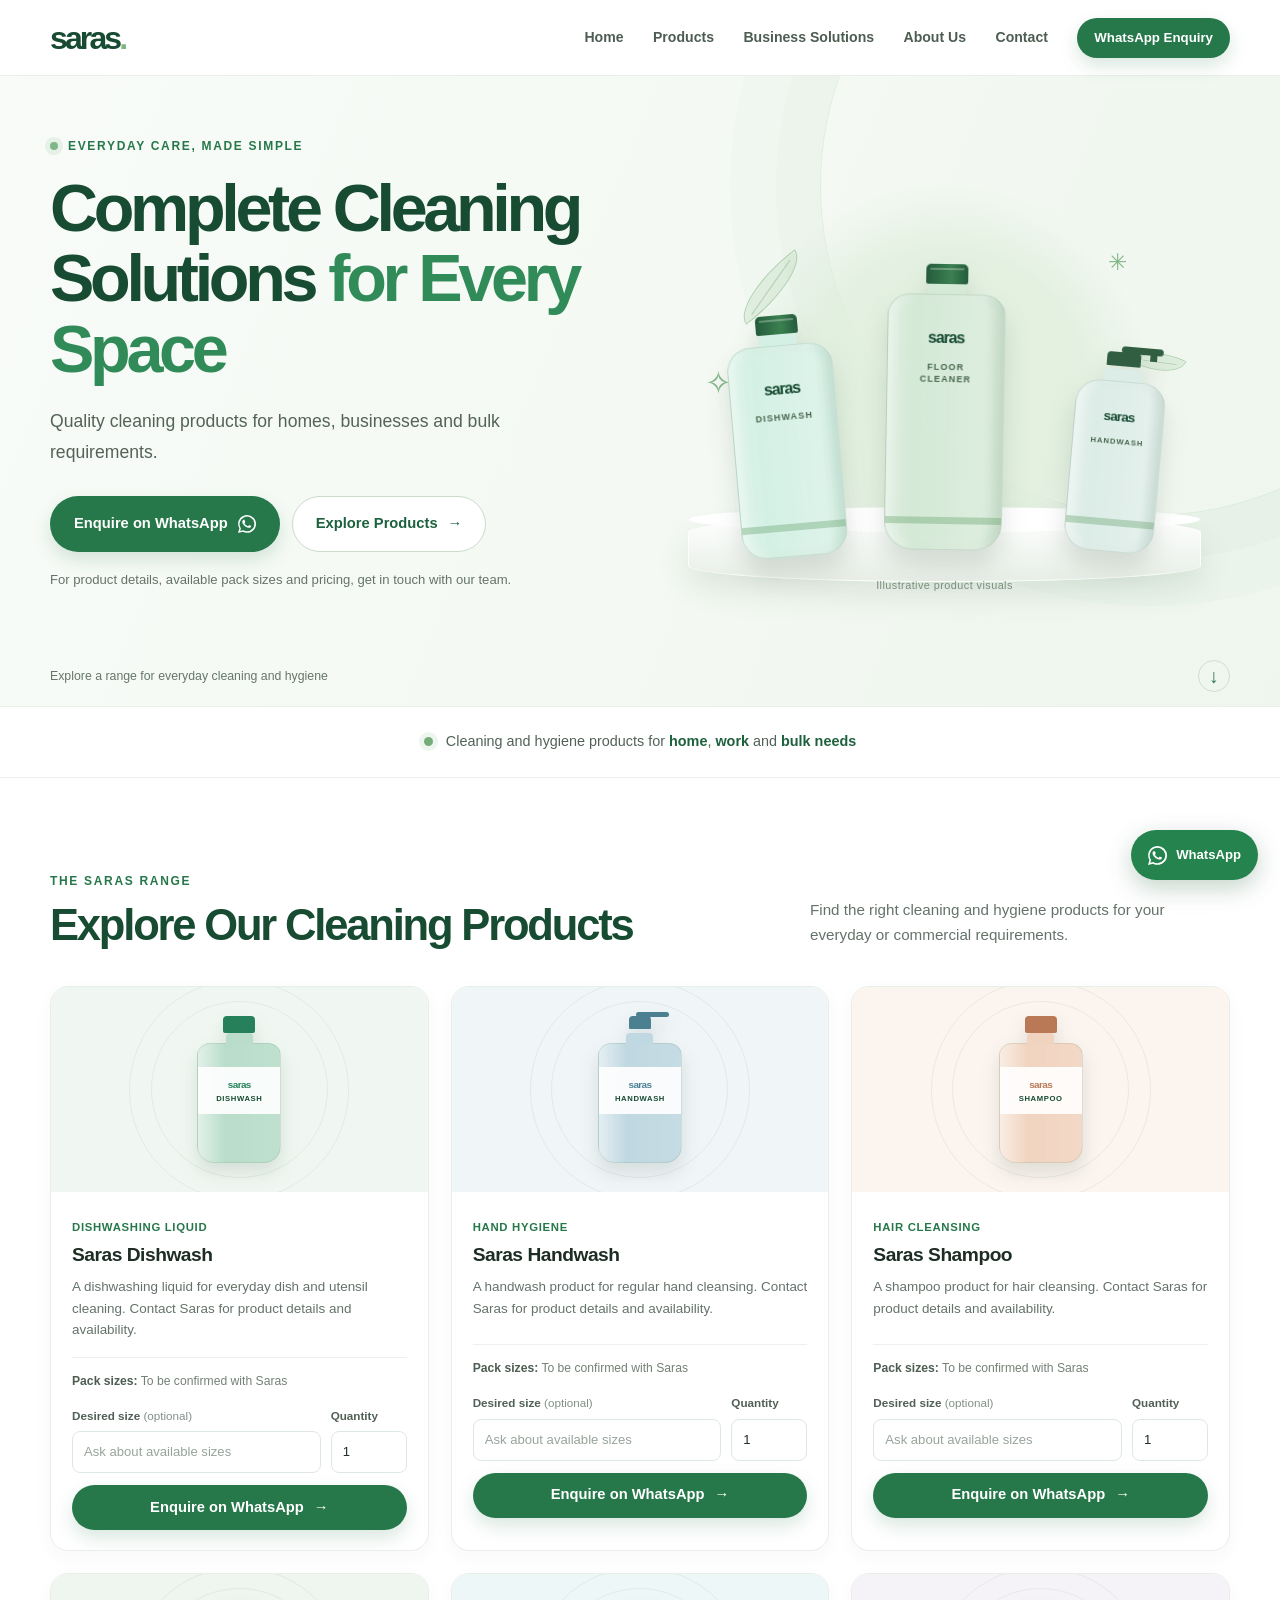
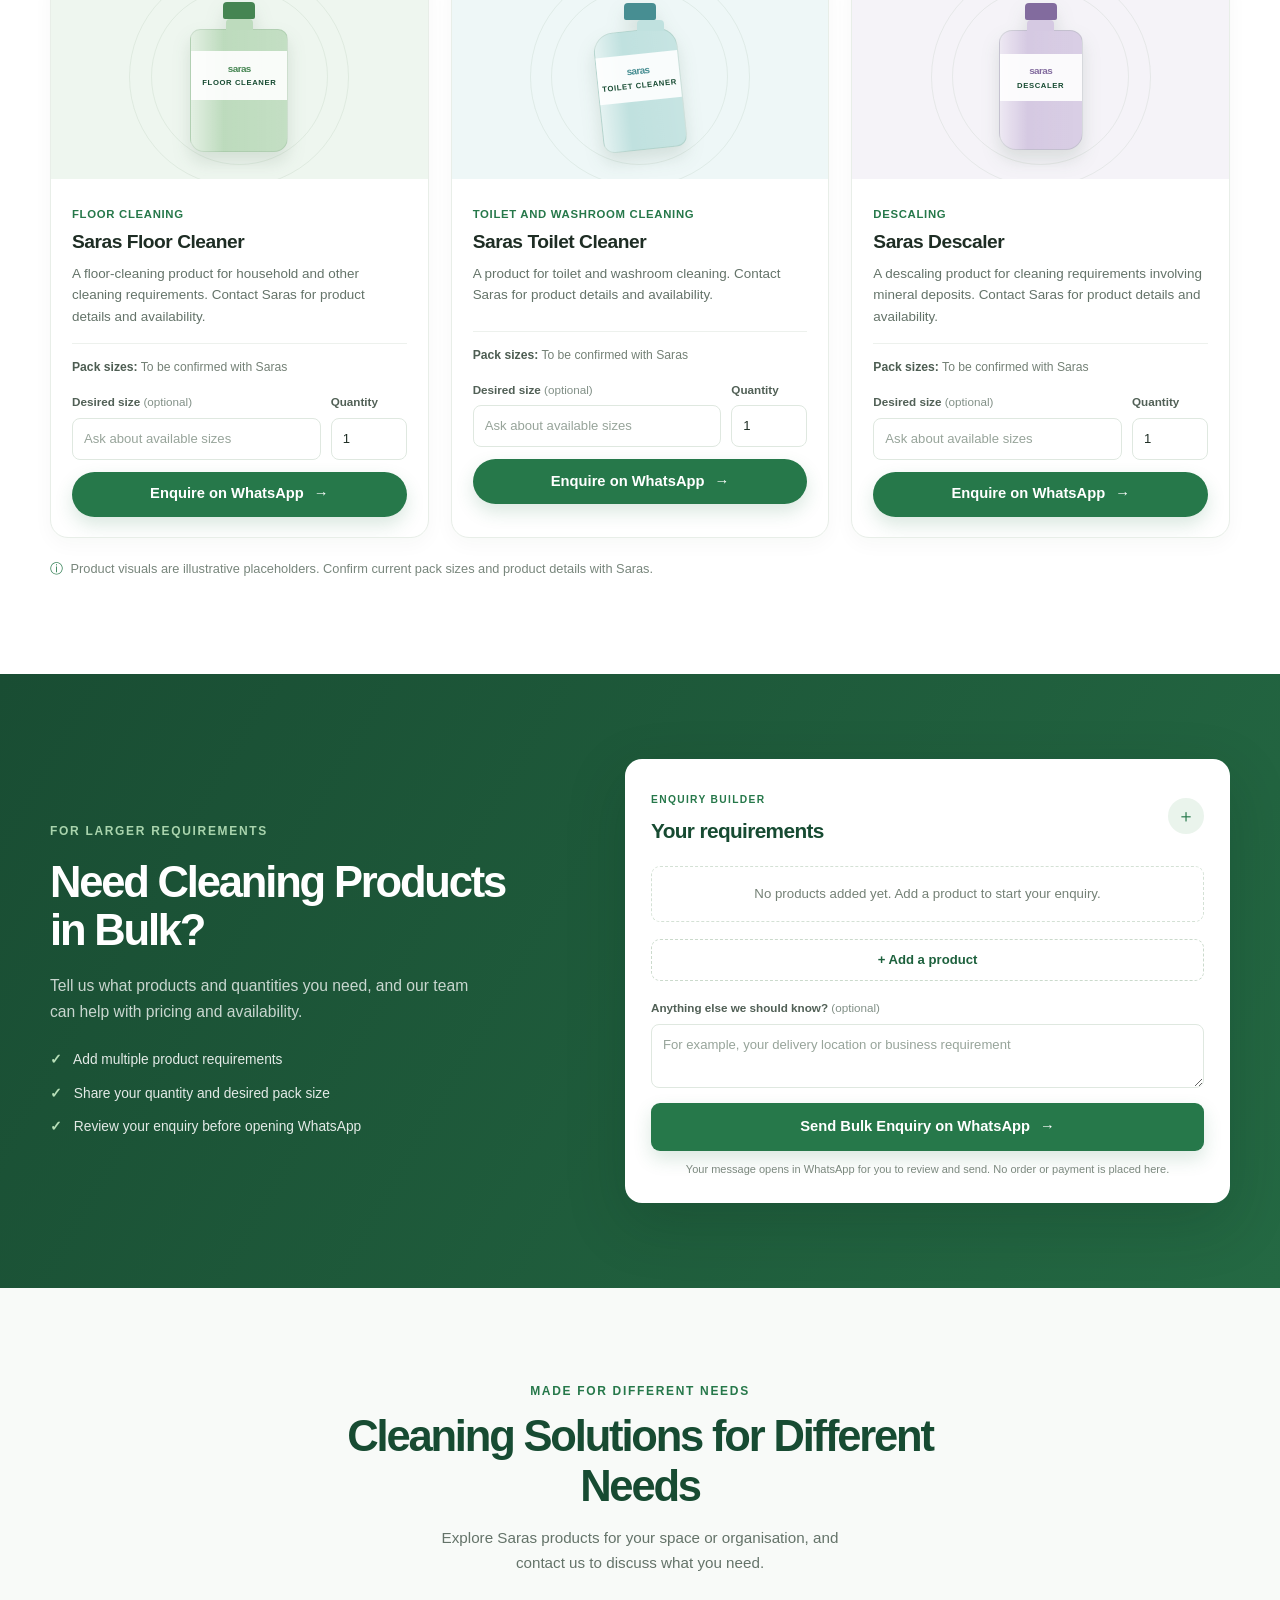
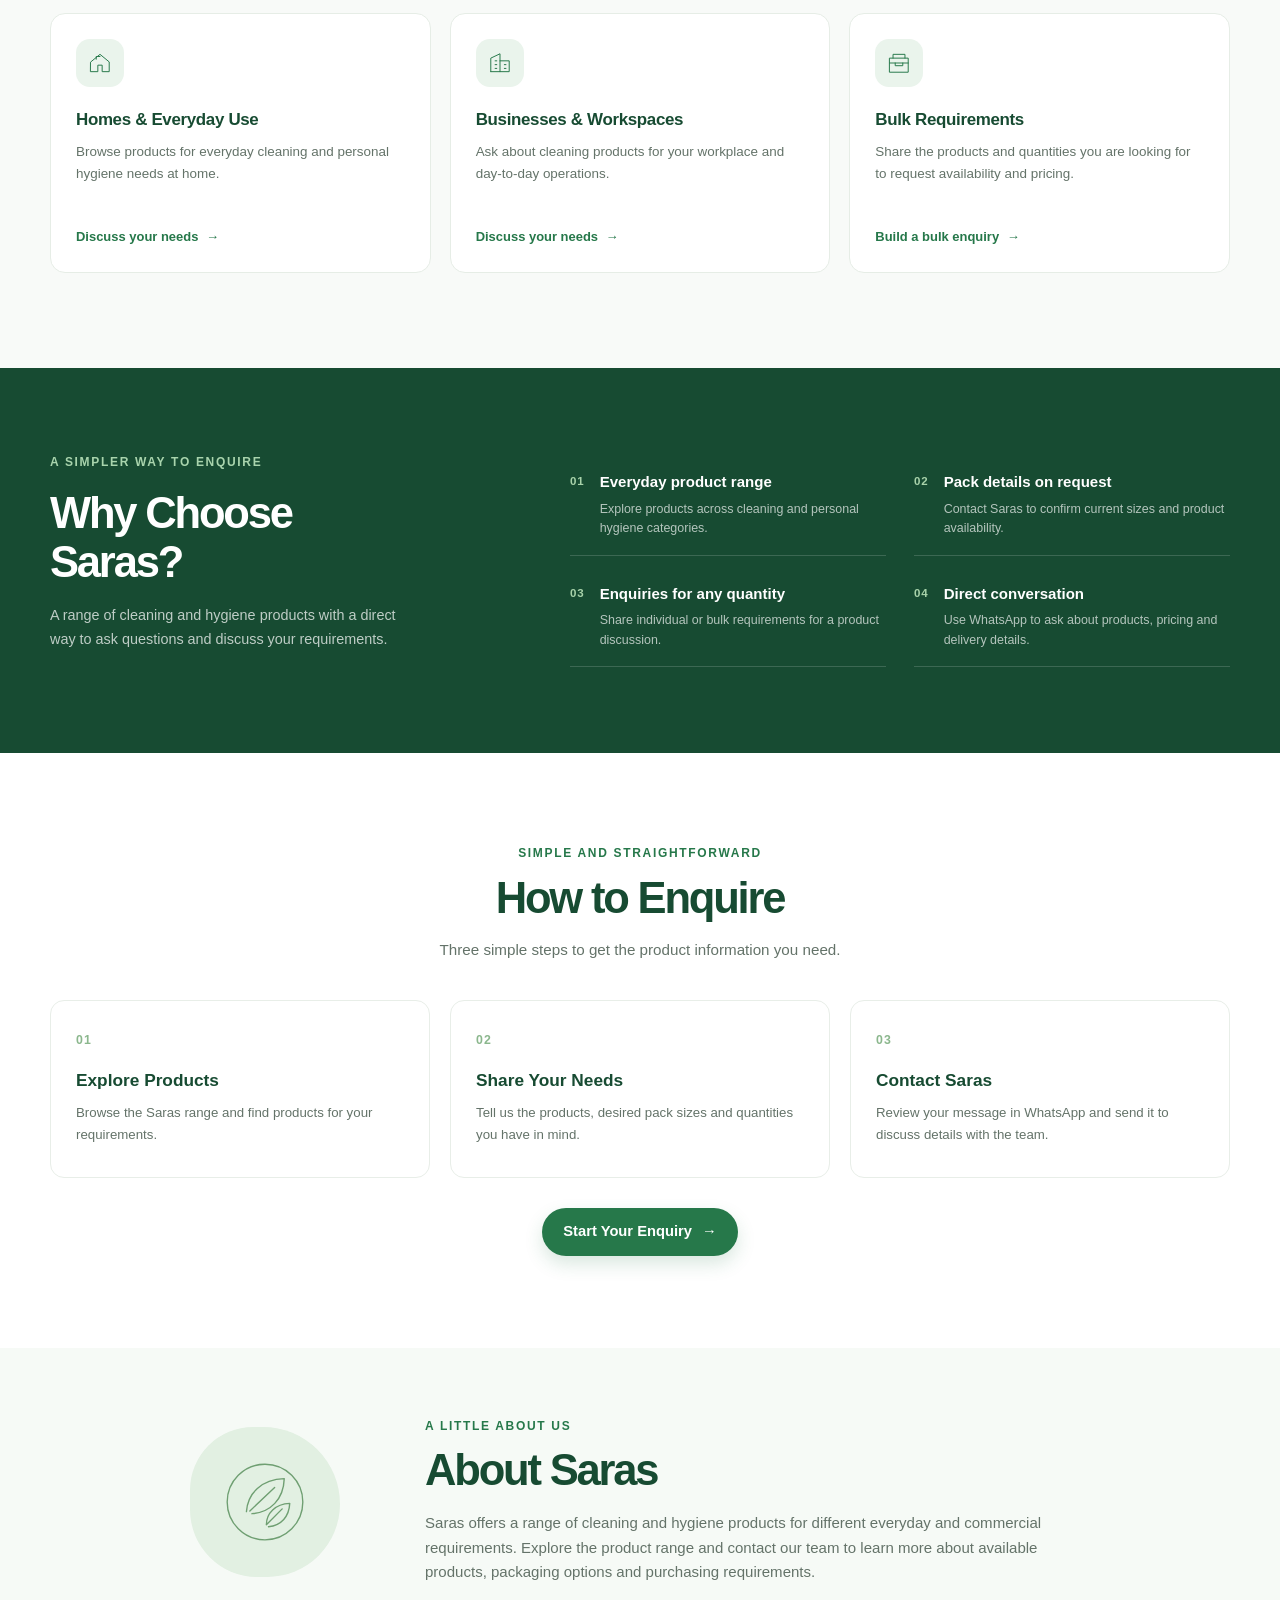
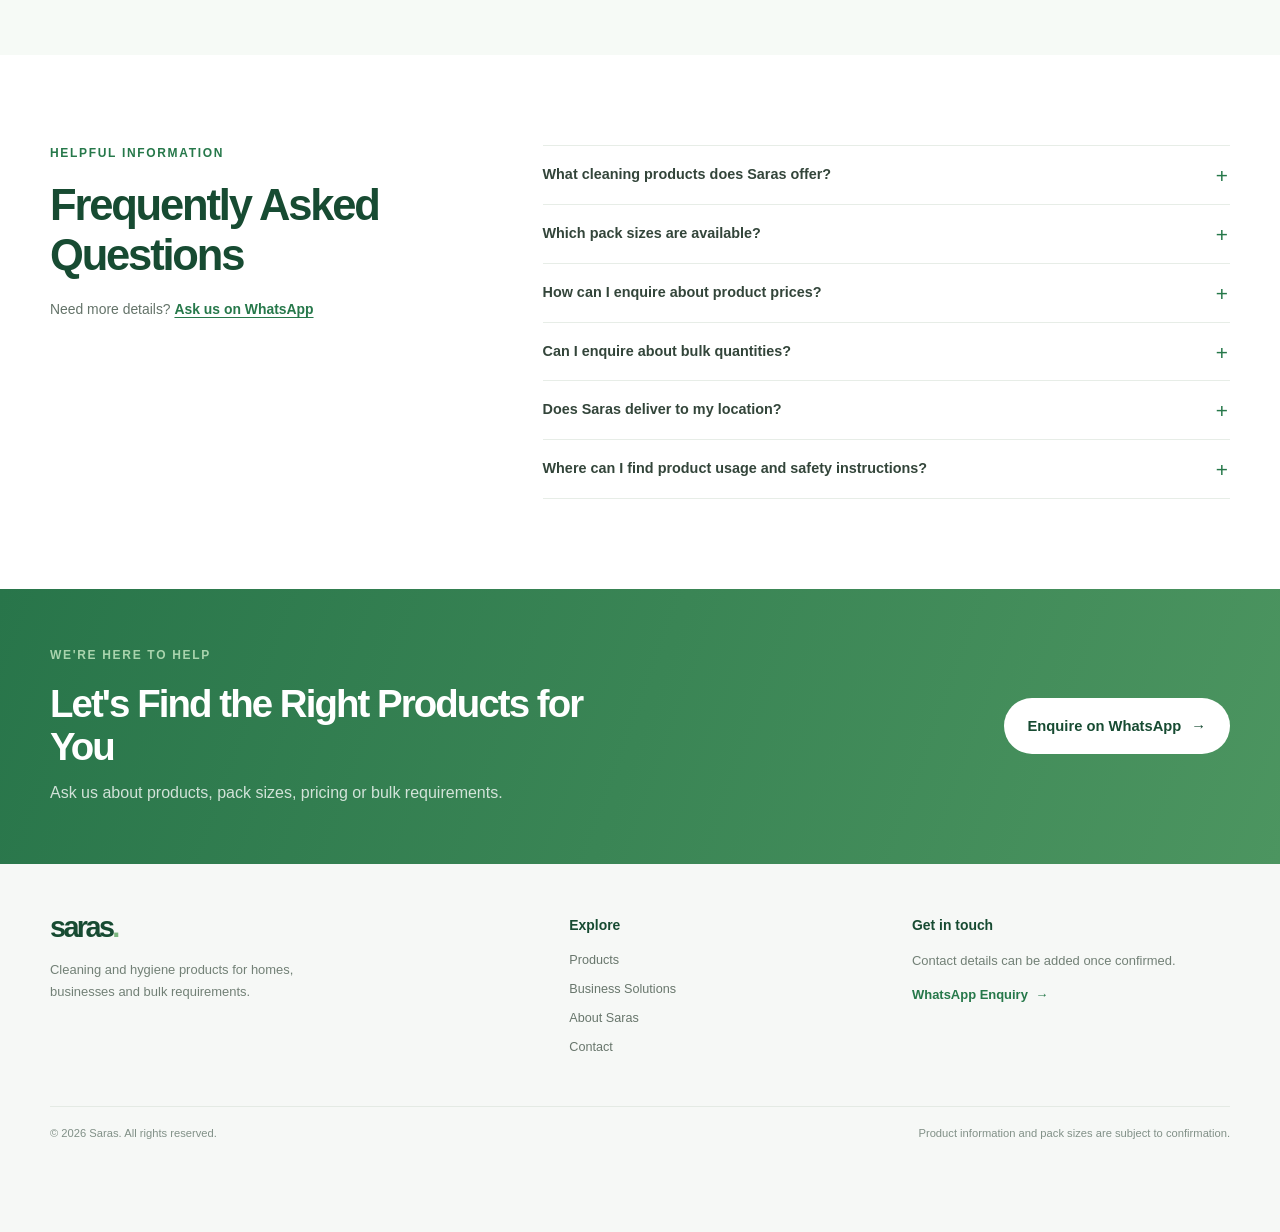
==== commit 2fcd3d54: "Design change on 26October,2026" ====
--- a/index.html
+++ b/index.html
@@ -2,631 +2,232 @@
 <html lang="en">
 <head>
   <meta charset="UTF-8">
-  <meta name="viewport" content="width=device-width, initial-scale=1.0">
-  <title>Karni Industries | Precision Industrial Cleaning Chemicals &amp; Formulations</title>
-  <meta name="description" content="Leading manufacturer of high-performance industrial cleaning chemicals, heavy degreasers, institutional housekeeping, healthcare disinfectants, and automotive wash formulations in India.">
-  <meta name="keywords" content="industrial cleaning chemicals, heavy duty degreaser, housekeeping chemicals, hospital grade disinfectant, citrus degreaser, bulk chemical manufacturer, Karni Industries">
-  <meta name="theme-color" content="#030712">
-
-  <!-- Open Graph -->
+  <meta name="viewport" content="width=device-width, initial-scale=1">
+  <meta name="theme-color" content="#f5faf6">
+  <meta name="description" content="Explore Saras cleaning products for homes and businesses, including dishwash, handwash, shampoo, floor cleaner, toilet cleaner and descaler. Enquire about products and pack sizes.">
+  <meta name="keywords" content="Saras cleaning products, dishwash liquid, handwash, shampoo, floor cleaner, toilet cleaner, descaler, bulk cleaning supplies">
   <meta property="og:type" content="website">
-  <meta property="og:title" content="Karni Industries | Precision Chemical Formulations">
-  <meta property="og:description" content="High-performance industrial cleaning chemicals &amp; commercial formulations. ISO 9001:2015 certified manufacturer.">
-  <meta property="og:image" content="assets/images/logo/karni-logo.svg">
-
-  <link rel="icon" type="image/svg+xml" href="assets/images/logo/karni-logo.svg">
-  <link rel="stylesheet" href="css/style.css">
+  <meta property="og:title" content="Saras Cleaning Products | Cleaning Solutions for Every Space">
+  <meta property="og:description" content="Quality cleaning products for homes, businesses and bulk requirements. Explore the Saras range and enquire about available products and pack sizes.">
+  <title>Saras Cleaning Products | Dishwash, Handwash and Floor Cleaner</title>
+  <link rel="stylesheet" href="css/saras.css">
+  <script src="js/saras-config.js" defer></script>
+  <script src="js/saras-products.js" defer></script>
+  <script src="js/saras.js" defer></script>
 </head>
 <body>
-
-  <!-- Top Announcement Bar -->
-  <aside class="topbar">
-    <div class="container topbar-content">
-      <div class="topbar-contact">
-        <a href="tel:+919876543210" class="topbar-item">
-          <svg viewBox="0 0 24 24"><path d="M22 16.92v3a2 2 0 0 1-2.18 2 19.79 19.79 0 0 1-8.63-3.07 19.5 19.5 0 0 1-6-6 19.79 19.79 0 0 1-3.07-8.67A2 2 0 0 1 4.11 2h3a2 2 0 0 1 2 1.72 12.84 12.84 0 0 0 .7 2.81 2 2 0 0 1-.45 2.11L8.09 9.91a16 16 0 0 0 6 6l1.27-1.27a2 2 0 0 1 2.11-.45 12.84 12.84 0 0 0 2.81.7A2 2 0 0 1 22 16.92z"/></svg>
-          <span data-config="phoneDisplay">+91 98765 43210</span>
-        </a>
-        <a href="mailto:sales@karniindustries.com" class="topbar-item">
-          <svg viewBox="0 0 24 24"><path d="M4 4h16c1.1 0 2 .9 2 2v12c0 1.1-.9 2-2 2H4c-1.1 0-2-.9-2-2V6c0-1.1.9-2 2-2z"/><polyline points="22,6 12,13 2,6"/></svg>
-          <span data-config="email">sales@karniindustries.com</span>
-        </a>
-        <span class="topbar-item">
-          <svg viewBox="0 0 24 24"><circle cx="12" cy="12" r="10"/><polyline points="12 6 12 12 16 14"/></svg>
-          <span>Mon - Sat: 9:00 AM - 6:30 PM (IST)</span>
-        </span>
-      </div>
-      <div class="topbar-cert-badge">
-        <span>★ ISO 9001:2015 &amp; GMP Certified Manufacturing</span>
-      </div>
-    </div>
-  </aside>
-
-  <!-- Sticky Glassmorphic Header -->
-  <header class="site-header" id="siteHeader">
-    <div class="container navbar">
-      <a href="index.html" class="brand-logo" aria-label="Karni Industries Home">
-        <img src="assets/images/logo/karni-logo.svg" alt="Karni Industries Logo" class="brand-logo-img">
-      </a>
-
-      <!-- Desktop Nav Menu -->
-      <nav class="nav-menu" aria-label="Main Navigation">
-        <a href="index.html" class="nav-link active">Home</a>
-        <a href="products.html" class="nav-link">Products</a>
-        <a href="about.html" class="nav-link">About Us</a>
-        <a href="product-safety.html" class="nav-link">Product Safety</a>
-        <a href="contact.html" class="nav-link">Contact</a>
+  <a class="skip-link" href="#main">Skip to content</a>
+
+  <header class="site-header">
+    <div class="container header-inner">
+      <a class="wordmark" href="#home" aria-label="Saras home">saras<span>.</span></a>
+      <button class="menu-toggle" type="button" aria-expanded="false" aria-controls="primary-nav" aria-label="Open navigation">
+        <span></span><span></span><span></span>
+      </button>
+      <nav class="primary-nav" id="primary-nav" aria-label="Main navigation">
+        <a href="#home">Home</a>
+        <a href="#products">Products</a>
+        <a href="#business">Business Solutions</a>
+        <a href="#about">About Us</a>
+        <a href="#contact">Contact</a>
+        <button class="button button-small button-green" type="button" data-whatsapp="general">WhatsApp Enquiry</button>
       </nav>
-
-      <!-- Header Actions -->
-      <div class="header-actions">
-        <!-- Quick Search Bar -->
-        <div class="search-container">
-          <div class="search-input-wrapper">
-            <input type="text" id="headerSearchInput" class="search-input" placeholder="Search chemicals..." autocomplete="off">
-            <button type="button" class="search-btn" aria-label="Search">
-              <svg width="16" height="16" viewBox="0 0 24 24" fill="none" stroke="currentColor" stroke-width="2.5"><circle cx="11" cy="11" r="8"/><line x1="21" y1="21" x2="16.65" y2="16.65"/></svg>
-            </button>
-          </div>
-          <div id="headerSearchResults" class="search-results-dropdown"></div>
-        </div>
-
-        <!-- Quote Cart Button -->
-        <button type="button" class="quote-cart-btn" onclick="EnquiryCart.openDrawer()" aria-label="View Quote Cart">
-          <svg width="18" height="18" viewBox="0 0 24 24" fill="none" stroke="currentColor" stroke-width="2.2"><path d="M6 2L3 6v14a2 2 0 0 0 2 2h14a2 2 0 0 0 2-2V6l-3-4z"/><line x1="3" y1="6" x2="21" y2="6"/><path d="M16 10a4 4 0 0 1-8 0"/></svg>
-          <span>Quote Cart</span>
-          <span class="quote-badge" style="display:none;">0</span>
-        </button>
-
-        <!-- Mobile Toggle -->
-        <button type="button" class="mobile-toggle" id="mobileToggle" aria-label="Toggle navigation menu">
-          <span></span><span></span><span></span>
-        </button>
-      </div>
     </div>
   </header>
 
-  <!-- Mobile Drawer -->
-  <div class="mobile-overlay" id="mobileOverlay"></div>
-  <div class="mobile-drawer" id="mobileDrawer">
-    <div class="mobile-drawer-header">
-      <img src="assets/images/logo/karni-logo.svg" alt="Karni Industries" style="height:38px;">
-      <button class="drawer-close-btn" id="drawerCloseBtn" aria-label="Close menu">&times;</button>
+  <main id="main">
+    <section class="hero section-anchor" id="home">
+      <div class="hero-wash" aria-hidden="true"></div>
+      <div class="container hero-layout">
+        <div class="hero-copy">
+          <p class="eyebrow"><span class="eyebrow-mark" aria-hidden="true"></span> Everyday care, made simple</p>
+          <h1>Complete Cleaning Solutions <span>for Every Space</span></h1>
+          <p class="hero-description">Quality cleaning products for homes, businesses and bulk requirements.</p>
+          <div class="hero-actions">
+            <button class="button button-green button-large" type="button" data-whatsapp="general">
+              Enquire on WhatsApp
+              <svg viewBox="0 0 24 24" aria-hidden="true"><path d="M20.5 3.5A11.8 11.8 0 0 0 12.1 0C5.5 0 .2 5.3.2 11.8c0 2.1.6 4.2 1.7 6L0 24l6.3-1.7a12 12 0 0 0 5.8 1.5h.1c6.5 0 11.8-5.3 11.8-11.8a11.7 11.7 0 0 0-3.5-8.5Zm-8.4 18.3h-.1a9.8 9.8 0 0 1-5-1.4l-.4-.2-3.7 1 1-3.6-.3-.4a9.8 9.8 0 1 1 8.5 4.6Zm5.4-7.3c-.3-.2-1.8-.9-2.1-1-.3-.1-.5-.2-.7.2l-1 1.1c-.2.2-.4.2-.7 0-.3-.1-1.3-.5-2.5-1.5-.9-.8-1.5-1.8-1.7-2.1-.2-.3 0-.5.1-.6l.5-.6.3-.5c.1-.2 0-.4 0-.5l-.9-2.1c-.2-.5-.4-.4-.7-.4h-.6c-.2 0-.5.1-.8.4-.3.3-1 1-1 2.4s1 2.7 1.2 2.9c.1.2 2 3 4.8 4.2.7.3 1.3.5 1.7.6.7.2 1.4.2 1.9.1.6-.1 1.8-.7 2-1.4.3-.7.3-1.3.2-1.4-.1-.1-.3-.2-.6-.4Z"/></svg>
+            </button>
+            <a class="button button-outline button-large" href="#products">Explore Products <span aria-hidden="true">→</span></a>
+          </div>
+          <p class="hero-note">For product details, available pack sizes and pricing, get in touch with our team.</p>
+        </div>
+
+        <div class="hero-art" role="img" aria-label="Illustrative arrangement of Saras cleaning product bottles; actual product packaging is to be provided">
+          <div class="art-halo"></div>
+          <div class="art-leaf art-leaf-one"></div>
+          <div class="art-leaf art-leaf-two"></div>
+          <div class="art-pedestal"></div>
+          <div class="bottle bottle-tall bottle-floor" aria-hidden="true">
+            <span class="bottle-cap"></span><span class="bottle-neck"></span>
+            <span class="bottle-body"><span class="bottle-wordmark">saras</span><span class="bottle-label">FLOOR<br>CLEANER</span><span class="bottle-stripe"></span></span>
+          </div>
+          <div class="bottle bottle-mid bottle-dish" aria-hidden="true">
+            <span class="bottle-cap"></span><span class="bottle-neck"></span>
+            <span class="bottle-body"><span class="bottle-wordmark">saras</span><span class="bottle-label">DISHWASH</span><span class="bottle-stripe"></span></span>
+          </div>
+          <div class="bottle bottle-small bottle-hand" aria-hidden="true">
+            <span class="bottle-pump"></span><span class="bottle-neck"></span>
+            <span class="bottle-body"><span class="bottle-wordmark">saras</span><span class="bottle-label">HANDWASH</span><span class="bottle-stripe"></span></span>
+          </div>
+          <span class="art-sparkle sparkle-one" aria-hidden="true">✳</span>
+          <span class="art-sparkle sparkle-two" aria-hidden="true">✧</span>
+          <p class="art-caption">Illustrative product visuals</p>
+        </div>
+      </div>
+      <div class="container hero-bottom">
+        <span>Explore a range for everyday cleaning and hygiene</span>
+        <a href="#products" aria-label="Scroll to products">↓</a>
+      </div>
+    </section>
+
+    <section class="intro-strip" aria-label="Saras product range">
+      <div class="container intro-strip-inner">
+        <span class="strip-dot" aria-hidden="true"></span>
+        <p>Cleaning and hygiene products for <strong>home</strong>, <strong>work</strong> and <strong>bulk needs</strong></p>
+      </div>
+    </section>
+
+    <section class="section products-section section-anchor" id="products">
+      <div class="container">
+        <div class="section-heading">
+          <div>
+            <p class="eyebrow">The Saras range</p>
+            <h2>Explore Our Cleaning Products</h2>
+          </div>
+          <p>Find the right cleaning and hygiene products for your everyday or commercial requirements.</p>
+        </div>
+        <div class="product-grid" id="product-grid" aria-live="polite"></div>
+        <p class="placeholder-note"><span aria-hidden="true">ⓘ</span> Product visuals are illustrative placeholders. Confirm current pack sizes and product details with Saras.</p>
+      </div>
+    </section>
+
+    <section class="bulk-section section-anchor" id="bulk">
+      <div class="container bulk-layout">
+        <div class="bulk-copy">
+          <p class="eyebrow eyebrow-light">For larger requirements</p>
+          <h2>Need Cleaning Products in Bulk?</h2>
+          <p>Tell us what products and quantities you need, and our team can help with pricing and availability.</p>
+          <ul class="bulk-points">
+            <li><span aria-hidden="true">✓</span> Add multiple product requirements</li>
+            <li><span aria-hidden="true">✓</span> Share your quantity and desired pack size</li>
+            <li><span aria-hidden="true">✓</span> Review your enquiry before opening WhatsApp</li>
+          </ul>
+        </div>
+        <div class="bulk-builder" aria-labelledby="bulk-builder-title">
+          <div class="builder-heading">
+            <div><span class="builder-step">ENQUIRY BUILDER</span><h3 id="bulk-builder-title">Your requirements</h3></div>
+            <span class="builder-icon" aria-hidden="true">＋</span>
+          </div>
+          <div id="bulk-items" class="bulk-items">
+            <p class="bulk-empty">No products added yet. Add a product to start your enquiry.</p>
+          </div>
+          <button class="button button-outline add-item-button" type="button" id="add-bulk-item">+ Add a product</button>
+          <label class="field-label" for="bulk-notes">Anything else we should know? <span>(optional)</span></label>
+          <textarea id="bulk-notes" rows="2" placeholder="For example, your delivery location or business requirement"></textarea>
+          <button class="button button-green button-full" type="button" id="send-bulk-enquiry">Send Bulk Enquiry on WhatsApp <span aria-hidden="true">→</span></button>
+          <p class="form-disclaimer">Your message opens in WhatsApp for you to review and send. No order or payment is placed here.</p>
+        </div>
+      </div>
+    </section>
+
+    <section class="section solutions-section section-anchor" id="business">
+      <div class="container">
+        <div class="section-heading section-heading-centered">
+          <div><p class="eyebrow">Made for different needs</p><h2>Cleaning Solutions for Different Needs</h2></div>
+          <p>Explore Saras products for your space or organisation, and contact us to discuss what you need.</p>
+        </div>
+        <div class="solutions-grid">
+          <article class="solution-card">
+            <span class="solution-icon" aria-hidden="true"><svg viewBox="0 0 48 48"><path d="M7 22 24 8l17 14v18H28V28h-8v12H7z"/><path d="M17 17v-5h7"/></svg></span>
+            <h3>Homes &amp; Everyday Use</h3><p>Browse products for everyday cleaning and personal hygiene needs at home.</p>
+            <button class="text-link" type="button" data-whatsapp="segment" data-segment="home">Discuss your needs <span aria-hidden="true">→</span></button>
+          </article>
+          <article class="solution-card">
+            <span class="solution-icon" aria-hidden="true"><svg viewBox="0 0 48 48"><path d="M7 40V15l17-8v33M24 20h17v20H7M15 20h3m-3 7h3m-3 7h3m14-7h3m-3 7h3"/></svg></span>
+            <h3>Businesses &amp; Workspaces</h3><p>Ask about cleaning products for your workplace and day-to-day operations.</p>
+            <button class="text-link" type="button" data-whatsapp="segment" data-segment="business">Discuss your needs <span aria-hidden="true">→</span></button>
+          </article>
+          <article class="solution-card">
+            <span class="solution-icon" aria-hidden="true"><svg viewBox="0 0 48 48"><path d="M7 15h34v26H7zM13 15V8h22v7M7 24h34M17 24v5h14v-5"/></svg></span>
+            <h3>Bulk Requirements</h3><p>Share the products and quantities you are looking for to request availability and pricing.</p>
+            <a class="text-link" href="#bulk">Build a bulk enquiry <span aria-hidden="true">→</span></a>
+          </article>
+        </div>
+      </div>
+    </section>
+
+    <section class="why-section">
+      <div class="container why-layout">
+        <div><p class="eyebrow eyebrow-light">A simpler way to enquire</p><h2>Why Choose Saras?</h2><p class="why-intro">A range of cleaning and hygiene products with a direct way to ask questions and discuss your requirements.</p></div>
+        <div class="benefit-grid">
+          <article class="benefit"><span aria-hidden="true">01</span><div><h3>Everyday product range</h3><p>Explore products across cleaning and personal hygiene categories.</p></div></article>
+          <article class="benefit"><span aria-hidden="true">02</span><div><h3>Pack details on request</h3><p>Contact Saras to confirm current sizes and product availability.</p></div></article>
+          <article class="benefit"><span aria-hidden="true">03</span><div><h3>Enquiries for any quantity</h3><p>Share individual or bulk requirements for a product discussion.</p></div></article>
+          <article class="benefit"><span aria-hidden="true">04</span><div><h3>Direct conversation</h3><p>Use WhatsApp to ask about products, pricing and delivery details.</p></div></article>
+        </div>
+      </div>
+    </section>
+
+    <section class="section steps-section">
+      <div class="container">
+        <div class="section-heading section-heading-centered">
+          <div><p class="eyebrow">Simple and straightforward</p><h2>How to Enquire</h2></div>
+          <p>Three simple steps to get the product information you need.</p>
+        </div>
+        <div class="steps-grid">
+          <article class="step-card"><span>01</span><h3>Explore Products</h3><p>Browse the Saras range and find products for your requirements.</p></article>
+          <article class="step-card"><span>02</span><h3>Share Your Needs</h3><p>Tell us the products, desired pack sizes and quantities you have in mind.</p></article>
+          <article class="step-card"><span>03</span><h3>Contact Saras</h3><p>Review your message in WhatsApp and send it to discuss details with the team.</p></article>
+        </div>
+        <div class="steps-cta"><button class="button button-green" type="button" data-whatsapp="general">Start Your Enquiry <span aria-hidden="true">→</span></button></div>
+      </div>
+    </section>
+
+    <section class="about-section section-anchor" id="about">
+      <div class="container about-layout">
+        <div class="about-illustration" aria-hidden="true">
+          <svg viewBox="0 0 160 160"><circle cx="80" cy="80" r="55"/><path d="M53 94c2-27 22-47 55-48-1 30-20 49-47 51m-3-4 36-34m-12 54c0-17 13-30 34-31-1 19-12 32-31 34m-3-3 23-23"/></svg>
+        </div>
+        <div><p class="eyebrow">A little about us</p><h2>About Saras</h2><p>Saras offers a range of cleaning and hygiene products for different everyday and commercial requirements. Explore the product range and contact our team to learn more about available products, packaging options and purchasing requirements.</p></div>
+      </div>
+    </section>
+
+    <section class="section faq-section">
+      <div class="container faq-layout">
+        <div class="faq-intro"><p class="eyebrow">Helpful information</p><h2>Frequently Asked Questions</h2><p>Need more details? <button class="inline-button" type="button" data-whatsapp="general">Ask us on WhatsApp</button></p></div>
+        <div class="faq-list">
+          <details><summary>What cleaning products does Saras offer?</summary><p>The current range shown here includes dishwash, handwash, shampoo, floor cleaner, toilet cleaner and descaler.</p></details>
+          <details><summary>Which pack sizes are available?</summary><p>Pack sizes have not yet been confirmed for this page. Please contact Saras to check current options for a product.</p></details>
+          <details><summary>How can I enquire about product prices?</summary><p>Send Saras a WhatsApp enquiry with the product and quantity you are interested in. The team can provide current pricing information.</p></details>
+          <details><summary>Can I enquire about bulk quantities?</summary><p>Yes. Use the bulk enquiry builder above to list products and quantities, then review and send your message in WhatsApp.</p></details>
+          <details><summary>Does Saras deliver to my location?</summary><p>Delivery coverage has not been provided here. Contact Saras with your location to confirm availability.</p></details>
+          <details><summary>Where can I find product usage and safety instructions?</summary><p>Follow the instructions and precautions printed on the product label. Contact Saras if you need product-specific guidance.</p></details>
+        </div>
+      </div>
+    </section>
+
+    <section class="contact-section section-anchor" id="contact">
+      <div class="container contact-layout">
+        <div><p class="eyebrow eyebrow-light">We're here to help</p><h2>Let's Find the Right Products for You</h2><p>Ask us about products, pack sizes, pricing or bulk requirements.</p></div>
+        <button class="button button-white button-large" type="button" data-whatsapp="general">Enquire on WhatsApp <span aria-hidden="true">→</span></button>
+      </div>
+    </section>
+  </main>
+
+  <footer class="site-footer">
+    <div class="container footer-main">
+      <div class="footer-brand"><a class="wordmark" href="#home" aria-label="Saras home">saras<span>.</span></a><p>Cleaning and hygiene products for homes, businesses and bulk requirements.</p></div>
+      <div class="footer-links"><h2>Explore</h2><a href="#products">Products</a><a href="#business">Business Solutions</a><a href="#about">About Saras</a><a href="#contact">Contact</a></div>
+      <div class="footer-contact"><h2>Get in touch</h2><p>Contact details can be added once confirmed.</p><button class="text-link footer-whatsapp" type="button" data-whatsapp="general">WhatsApp Enquiry <span aria-hidden="true">→</span></button></div>
     </div>
-    <div class="mobile-nav-links">
-      <a href="index.html" class="mobile-nav-link active">Home</a>
-      <a href="products.html" class="mobile-nav-link">Products Catalog</a>
-      <a href="about.html" class="mobile-nav-link">About Company</a>
-      <a href="product-safety.html" class="mobile-nav-link">Product Safety &amp; GHS</a>
-      <a href="contact.html" class="mobile-nav-link">Contact &amp; Inquiries</a>
-    </div>
-    <div style="margin-top:auto; padding-top:2rem; border-top:1px solid var(--border-glass);">
-      <a href="https://wa.me/919876543210" target="_blank" class="btn btn-whatsapp" style="width:100%; justify-content:center;">
-        Quick WhatsApp Chat
-      </a>
-    </div>
-  </div>
-
-  <!-- Hero Section with Canvas Particle Molecules -->
-  <section class="hero-section">
-    <canvas id="particleCanvas"></canvas>
-    <div class="container hero-grid">
-      <div class="hero-content">
-        <div class="hero-badge">
-          <span class="hero-badge-pulse"></span>
-          <span>ISO 9001:2015 CERTIFIED PRECISION CHEMICALS</span>
-        </div>
-        <h1 class="hero-title">
-          Next-Generation <br>
-          <span class="text-gradient">Industrial Chemical</span> Formulations
-        </h1>
-        <p class="hero-description">
-          Engineered for severe factory environments, hospital healthcare facilities, high-traffic commercial hospitality, and automotive fleets. Extreme dilution economy, certified batch purity, and complete SDS compliance.
-        </p>
-        <div class="hero-cta-group">
-          <a href="products.html" class="btn btn-primary">
-            <span>Explore All Formulations</span>
-            <svg width="18" height="18" viewBox="0 0 24 24" fill="none" stroke="currentColor" stroke-width="2.5"><line x1="5" y1="12" x2="19" y2="12"/><polyline points="12 5 19 12 12 19"/></svg>
-          </a>
-          <a href="contact.html" class="btn btn-secondary">
-            <span>Request Bulk Quotation</span>
-          </a>
-          <a href="https://wa.me/919876543210?text=Hello%20Karni%20Industries%2C%20I%20am%20interested%20in%20bulk%20commercial%20chemical%20supply." target="_blank" class="btn btn-whatsapp" aria-label="Chat on WhatsApp">
-            <svg width="18" height="18" viewBox="0 0 24 24" fill="currentColor"><path d="M12.031 6.172c-3.181 0-5.767 2.586-5.768 5.766-.001 1.298.38 2.27 1.019 3.287l-.582 2.128 2.182-.573c.978.58 1.911.928 3.145.929 3.178 0 5.767-2.587 5.768-5.766.001-3.187-2.575-5.77-5.764-5.771zm3.392 8.244c-.144.405-.837.774-1.17.824-.299.045-.677.063-1.092-.069-.252-.08-.575-.187-.988-.365-1.739-.751-2.874-2.502-2.961-2.617-.087-.116-.708-.94-.708-1.793s.448-1.273.607-1.446c.159-.173.346-.217.462-.217l.332.007c.106.005.249-.04.39.298.144.347.491 1.2.534 1.287.043.087.072.188.014.304-.058.116-.087.188-.173.289l-.26.304c-.087.086-.177.18-.076.354.101.174.449.741.964 1.201.662.591 1.221.774 1.394.86.174.086.275.073.376-.044.101-.116.433-.506.549-.68.116-.173.231-.145.39-.086s1.011.477 1.184.564.289.13.332.202c.045.072.045.419-.099.824z"/></svg>
-            <span>WhatsApp Enquiry</span>
-          </a>
-        </div>
-      </div>
-
-      <!-- Hero Visual Showcase -->
-      <div class="hero-visual">
-        <div class="hero-visual-card">
-          <img src="assets/images/banners/hero-banner.svg" alt="Karni Industries Automated Facility" class="hero-visual-img">
-        </div>
-        <div class="hero-floating-stat hero-stat-1">
-          <div class="stat-icon">★</div>
-          <div>
-            <div class="stat-number">16+ Years</div>
-            <div class="stat-label">Chemical Formulation Mastery</div>
-          </div>
-        </div>
-        <div class="hero-floating-stat hero-stat-2">
-          <div class="stat-icon" style="color:var(--emerald-neon); background:rgba(0,255,163,0.1);">✓</div>
-          <div>
-            <div class="stat-number">99.8%</div>
-            <div class="stat-label">Lab Quality Control Rating</div>
-          </div>
-        </div>
-      </div>
-    </div>
-  </section>
-
-  <!-- Luminous Trust Strip -->
-  <section class="trust-ribbon">
-    <div class="container trust-grid">
-      <div class="trust-item">
-        <div class="trust-icon">
-          <svg width="24" height="24" viewBox="0 0 24 24" fill="none" stroke="currentColor" stroke-width="2"><path d="M12 22s8-4 8-10V5l-8-3-8 3v7c0 6 8 10 8 10z"/></svg>
-        </div>
-        <div>
-          <div class="trust-title">ISO 9001:2015</div>
-          <div class="trust-subtitle">Certified Quality Management</div>
-        </div>
-      </div>
-      <div class="trust-item">
-        <div class="trust-icon" style="color:var(--emerald-neon); background:rgba(0,255,163,0.1); border-color:rgba(0,255,163,0.25);">
-          <svg width="24" height="24" viewBox="0 0 24 24" fill="none" stroke="currentColor" stroke-width="2"><path d="M12 2.69l5.66 5.66a8 8 0 1 1-11.31 0z"/></svg>
-        </div>
-        <div>
-          <div class="trust-title">ISO 14001:2015</div>
-          <div class="trust-subtitle">Eco-Safe Formulation Protocol</div>
-        </div>
-      </div>
-      <div class="trust-item">
-        <div class="trust-icon">
-          <svg width="24" height="24" viewBox="0 0 24 24" fill="none" stroke="currentColor" stroke-width="2"><rect x="2" y="7" width="20" height="14" rx="2" ry="2"/><path d="M16 21V5a2 2 0 0 0-2-2h-4a2 2 0 0 0-2 2v16"/></svg>
-        </div>
-        <div>
-          <div class="trust-title">GMP Certified</div>
-          <div class="trust-subtitle">Standardized Batch Blending</div>
-        </div>
-      </div>
-      <div class="trust-item">
-        <div class="trust-icon" style="color:var(--amber-neon); background:rgba(255,183,3,0.1); border-color:rgba(255,183,3,0.25);">
-          <svg width="24" height="24" viewBox="0 0 24 24" fill="none" stroke="currentColor" stroke-width="2"><rect x="1" y="3" width="15" height="13"/><polygon points="16 8 20 8 23 11 23 16 16 16 16 8"/><circle cx="5.5" cy="18.5" r="2.5"/><circle cx="18.5" cy="18.5" r="2.5"/></svg>
-        </div>
-        <div>
-          <div class="trust-title">Pan-India Bulk Logistics</div>
-          <div class="trust-subtitle">5L, 20L, 50L &amp; 200L Barrels</div>
-        </div>
-      </div>
-    </div>
-  </section>
-
-  <!-- Holographic Product Categories Section -->
-  <section class="section">
-    <div class="container">
-      <div class="section-header">
-        <div class="section-tag">Formulation Portfolio</div>
-        <h2 class="section-title">Engineered Chemical Categories</h2>
-        <p class="section-subtitle">
-          Explore specialized chemical formulations tailored for specific industrial substrates, health standards, and extreme degreasing requirements.
-        </p>
-      </div>
-
-      <div class="category-grid">
-        <a href="products.html?category=degreasers" class="category-card">
-          <div class="category-icon-box">
-            <svg width="30" height="30" viewBox="0 0 24 24" fill="none" stroke="currentColor" stroke-width="2"><circle cx="12" cy="12" r="3"/><path d="M19.4 15a1.65 1.65 0 0 0 .33 1.82l.06.06a2 2 0 0 1 0 2.83 2 2 0 0 1-2.83 0l-.06-.06a1.65 1.65 0 0 0-1.82-.33 1.65 1.65 0 0 0-1 1.51V21a2 2 0 0 1-2 2 2 2 0 0 1-2-2v-.09A1.65 1.65 0 0 0 9 19.4a1.65 1.65 0 0 0-1.82.33l-.06.06a2 2 0 0 1-2.83 0 2 2 0 0 1 0-2.83l.06-.06a1.65 1.65 0 0 0 .33-1.82 1.65 1.65 0 0 0-1.51-1H3a2 2 0 0 1-2-2 2 2 0 0 1 2-2h.09A1.65 1.65 0 0 0 4.6 9a1.65 1.65 0 0 0-.33-1.82l-.06-.06a2 2 0 0 1 0-2.83 2 2 0 0 1 2.83 0l.06.06a1.65 1.65 0 0 0 1.82.33H9a1.65 1.65 0 0 0 1-1.51V3a2 2 0 0 1 2-2 2 2 0 0 1 2 2v.09a1.65 1.65 0 0 0 1 1.51 1.65 1.65 0 0 0 1.82-.33l.06-.06a2 2 0 0 1 2.83 0 2 2 0 0 1 0 2.83l-.06.06a1.65 1.65 0 0 0-.33 1.82V9a1.65 1.65 0 0 0 1.51 1H21a2 2 0 0 1 2 2 2 2 0 0 1-2 2h-.09a1.65 1.65 0 0 0-1.51 1z"/></svg>
-          </div>
-          <h3 class="category-card-title">Industrial &amp; Heavy Degreasers</h3>
-          <p class="category-card-desc">Citrus d-limonene solvent degreasers, heavy caustic floor strippers, and phosphoric rust converters for machine shops and factories.</p>
-          <div class="category-card-footer">
-            <span class="category-count">3 Formulations</span>
-            <span class="category-explore-link">Explore Category &rarr;</span>
-          </div>
-        </a>
-
-        <a href="products.html?category=housekeeping" class="category-card">
-          <div class="category-icon-box">
-            <svg width="30" height="30" viewBox="0 0 24 24" fill="none" stroke="currentColor" stroke-width="2"><path d="M12 2v4M12 18v4M4.93 4.93l2.83 2.83M16.24 16.24l2.83 2.83M2 12h4M18 12h4M4.93 19.07l2.83-2.83M16.24 7.76l2.83-2.83"/></svg>
-          </div>
-          <h3 class="category-card-title">Housekeeping &amp; Multi-Surface</h3>
-          <p class="category-card-desc">Streak-free glass cleaners, marble-safe pH-neutral floor concentrates, and anti-fingerprint stainless steel polishes.</p>
-          <div class="category-card-footer">
-            <span class="category-count">3 Formulations</span>
-            <span class="category-explore-link">Explore Category &rarr;</span>
-          </div>
-        </a>
-
-        <a href="products.html?category=kitchen" class="category-card">
-          <div class="category-icon-box">
-            <svg width="30" height="30" viewBox="0 0 24 24" fill="none" stroke="currentColor" stroke-width="2"><path d="M18 8h1a4 4 0 0 1 0 8h-1"/><path d="M2 8h16v9a4 4 0 0 1-4 4H6a4 4 0 0 1-4-4V8z"/><line x1="6" y1="1" x2="6" y2="4"/><line x1="10" y1="1" x2="10" y2="4"/><line x1="14" y1="1" x2="14" y2="4"/></svg>
-          </div>
-          <h3 class="category-card-title">Kitchen Hygiene &amp; Food Care</h3>
-          <p class="category-card-desc">High-cling oven carbon gels, certified no-rinse food surface sanitizers, and concentrated pot detergents for commercial catering.</p>
-          <div class="category-card-footer">
-            <span class="category-count">3 Formulations</span>
-            <span class="category-explore-link">Explore Category &rarr;</span>
-          </div>
-        </a>
-
-        <a href="products.html?category=disinfectants" class="category-card">
-          <div class="category-icon-box">
-            <svg width="30" height="30" viewBox="0 0 24 24" fill="none" stroke="currentColor" stroke-width="2"><path d="M12 22s8-4 8-10V5l-8-3-8 3v7c0 6 8 10 8 10z"/></svg>
-          </div>
-          <h3 class="category-card-title">Healthcare &amp; Disinfection</h3>
-          <p class="category-card-desc">Fifth-generation twin-quat hospital disinfectants (99.999% germ kill), high-phenolic pine fluids, and moisturizing antibacterial hand washes.</p>
-          <div class="category-card-footer">
-            <span class="category-count">3 Formulations</span>
-            <span class="category-explore-link">Explore Category &rarr;</span>
-          </div>
-        </a>
-
-        <a href="products.html?category=laundry" class="category-card">
-          <div class="category-icon-box">
-            <svg width="30" height="30" viewBox="0 0 24 24" fill="none" stroke="currentColor" stroke-width="2"><path d="M20.38 3.46L16 2a4 4 0 0 1-8 0L3.62 3.46a2 2 0 0 0-1.34 2.23l.58 3.47a1 1 0 0 0 .99.84H6v10c0 1.1.9 2 2 2h8a2 2 0 0 0 2-2V10h2.15a1 1 0 0 0 .99-.84l.58-3.47a2 2 0 0 0-1.34-2.23z"/></svg>
-          </div>
-          <h3 class="category-card-title">Commercial Laundry Systems</h3>
-          <p class="category-card-desc">Multi-enzyme liquid detergents, color-safe oxygen bleach concentrates, and antistatic sour softeners for hotel laundries.</p>
-          <div class="category-card-footer">
-            <span class="category-count">3 Formulations</span>
-            <span class="category-explore-link">Explore Category &rarr;</span>
-          </div>
-        </a>
-
-        <a href="products.html?category=automotive" class="category-card">
-          <div class="category-icon-box">
-            <svg width="30" height="30" viewBox="0 0 24 24" fill="none" stroke="currentColor" stroke-width="2"><rect x="1" y="3" width="15" height="13"/><polygon points="16 8 20 8 23 11 23 16 16 16 16 8"/><circle cx="5.5" cy="18.5" r="2.5"/><circle cx="18.5" cy="18.5" r="2.5"/></svg>
-          </div>
-          <h3 class="category-card-title">Automotive &amp; Fleet Cleaning</h3>
-          <p class="category-card-desc">High-foaming snow car wash shampoos, touchless traffic film removers for heavy haulage, and high-gloss silicone tyre dressings.</p>
-          <div class="category-card-footer">
-            <span class="category-count">3 Formulations</span>
-            <span class="category-explore-link">Explore Category &rarr;</span>
-          </div>
-        </a>
-      </div>
-    </div>
-  </section>
-
-  <!-- Featured Products Showcase Section -->
-  <section class="section section-alt">
-    <div class="container">
-      <div class="section-header">
-        <div class="section-tag">Flagship Formulations</div>
-        <h2 class="section-title">Most Requested High-Performance Solutions</h2>
-        <p class="section-subtitle">
-          Proven commercial chemicals trusted across factories, healthcare centers, luxury hotels, and logistics depots.
-        </p>
-      </div>
-
-      <div class="product-grid" id="featuredProductsGrid">
-        <!-- Rendered by client script below -->
-      </div>
-
-      <div style="text-align:center; margin-top:4rem;">
-        <a href="products.html" class="btn btn-outline" style="font-size:1.05rem; padding:1rem 2.75rem;">
-          View All 18 Formulations in Catalog &rarr;
-        </a>
-      </div>
-    </div>
-  </section>
-
-  <!-- Digital Dilution Console Section -->
-  <section class="section">
-    <div class="container">
-      <div class="section-header">
-        <div class="section-tag">Digital Laboratory Tool</div>
-        <h2 class="section-title">Precision Dilution &amp; Batch Calculator</h2>
-        <p class="section-subtitle">
-          Calculate precise chemical dosing and water volume for any container or scrubber tank size. Zero waste, maximum economy.
-        </p>
-      </div>
-
-      <div class="dilution-calc-card">
-        <div class="calc-grid">
-          <div>
-            <div class="calc-form-group">
-              <label for="calcChemicalSelect" class="calc-label">Select Chemical Formulation</label>
-              <select id="calcChemicalSelect" class="calc-select">
-                <option value="40" selected>Karni K-Clean HD Citrus Degreaser (1:40 General)</option>
-                <option value="10">Karni K-Clean HD Citrus Degreaser (1:10 Heavy Grease)</option>
-                <option value="100">Karni Floral Fresh Floor Cleaner (1:100 Maintenance)</option>
-                <option value="50">Karni Floral Fresh Floor Cleaner (1:50 Deep Mop)</option>
-                <option value="128">Karni Med-Guard QAC Disinfectant (1:128 Hospital Mop)</option>
-                <option value="64">Karni Med-Guard QAC Disinfectant (1:64 Terminal Virucidal)</option>
-                <option value="128">Karni Sanit-Plus Food Sanitizer (1:128 = 200 ppm)</option>
-                <option value="100">Karni AutoWash Snow Foam (1:100 Bucket Wash)</option>
-                <option value="10">Karni AutoWash Snow Foam (1:10 Foam Cannon)</option>
-              </select>
-            </div>
-
-            <div class="calc-form-group">
-              <label for="calcRatioSelect" class="calc-label">Dilution Ratio (Parts Water to 1 Part Chemical)</label>
-              <select id="calcRatioSelect" class="calc-select">
-                <option value="5">1:5 (Severe Caustic Strip)</option>
-                <option value="10">1:10 (Heavy Grease &amp; Foam Lance)</option>
-                <option value="20">1:20 (Scrubber Dryers &amp; Machinery)</option>
-                <option value="40" selected>1:40 (General Industrial Degreasing)</option>
-                <option value="50">1:50 (Daily Stone Floor Mopping)</option>
-                <option value="64">1:64 (Healthcare Virucidal Soak)</option>
-                <option value="100">1:100 (Light Maintenance &amp; Auto Wash)</option>
-                <option value="128">1:128 (No-Rinse Food Surface Sanitizing)</option>
-              </select>
-            </div>
-
-            <div class="calc-form-group">
-              <label for="calcTankSlider" class="calc-label">Solution Batch Volume (Litres)</label>
-              <div class="calc-range-wrapper">
-                <input type="range" id="calcTankSlider" class="calc-range" min="1" max="100" value="10" step="1">
-                <input type="number" id="calcTankInput" class="calc-input" style="width:110px; text-align:center; font-weight:800; font-family:var(--font-mono);" min="1" max="500" value="10">
-                <span style="font-weight:800; color:var(--cyan-neon);">Litres</span>
-              </div>
-            </div>
-
-            <p style="font-size:0.88rem; color:var(--text-muted); line-height:1.6;">
-              <strong style="color:var(--text-pure);">Mixing Protocol:</strong> Always charge your vessel with water first, then inject the concentrated chemical to prevent splashing and excessive froth.
-            </p>
-          </div>
-
-          <!-- Result Visualizer (HUD Box) -->
-          <div class="calc-visual-box">
-            <h4 style="font-size:1.15rem; font-weight:800; margin-bottom:1.5rem; color:var(--text-pure);">Solution Proportion HUD</h4>
-            <div class="calc-tank-graphic">
-              <div id="calcWaterFill" class="calc-water-fill" style="height:97%;"></div>
-              <div id="calcChemFill" class="calc-chemical-fill" style="height:3%;"></div>
-            </div>
-
-            <div class="calc-results-stats">
-              <div class="calc-stat-pill">
-                <div class="calc-stat-val chem-val" id="calcChemOutput">244 ml</div>
-                <div class="calc-stat-lbl">Chemical Concentrate</div>
-              </div>
-              <div class="calc-stat-pill">
-                <div class="calc-stat-val" id="calcWaterOutput">9.76 L</div>
-                <div class="calc-stat-lbl">Water Volume</div>
-              </div>
-            </div>
-
-            <div style="margin-top:1.75rem;">
-              <a href="product-safety.html" class="btn btn-sm btn-secondary" style="font-size:0.82rem;">
-                View Safety &amp; PPE Protocol &rarr;
-              </a>
-            </div>
-          </div>
-        </div>
-      </div>
-    </div>
-  </section>
-
-  <!-- FAQ Accordion Section -->
-  <section class="section section-dark">
-    <div class="container" style="max-width:920px;">
-      <div class="section-header">
-        <div class="section-tag">Frequently Asked Questions</div>
-        <h2 class="section-title">Commercial &amp; Technical Inquiries</h2>
-        <p class="section-subtitle">
-          Direct answers on bulk orders, sample evaluations, GHS documentation, and WhatsApp quote requests.
-        </p>
-      </div>
-
-      <div class="faq-list">
-        <div class="faq-item active">
-          <button class="faq-question">
-            <span>What are the minimum order quantities (MOQ) for commercial supply?</span>
-            <svg class="faq-icon" viewBox="0 0 24 24" fill="none" stroke="currentColor" stroke-width="2.5"><polyline points="6 9 12 15 18 9"/></svg>
-          </button>
-          <div class="faq-answer">
-            For standard stocked formulations (5L canisters and 20L carboys), our minimum trial order is 1 box (4 x 5L or 2 x 20L). For customized formulations or private label compounding, MOQ starts from 500 Liters.
-          </div>
-        </div>
-
-        <div class="faq-item">
-          <button class="faq-question">
-            <span>Do you provide technical Safety Data Sheets (SDS) and Certificate of Analysis (COA)?</span>
-            <svg class="faq-icon" viewBox="0 0 24 24" fill="none" stroke="currentColor" stroke-width="2.5"><polyline points="6 9 12 15 18 9"/></svg>
-          </button>
-          <div class="faq-answer">
-            Yes, every single dispatch is accompanied by an authenticated Certificate of Analysis (COA) specifying pH, specific gravity, and active matter. 16-section GHS-compliant Safety Data Sheets (SDS) are available for all products upon request or on our safety portal.
-          </div>
-        </div>
-
-        <div class="faq-item">
-          <button class="faq-question">
-            <span>Can you provide product samples for industrial plant trials?</span>
-            <svg class="faq-icon" viewBox="0 0 24 24" fill="none" stroke="currentColor" stroke-width="2.5"><polyline points="6 9 12 15 18 9"/></svg>
-          </button>
-          <div class="faq-answer">
-            Certainly! We provide 500ml evaluation samples along with detailed dilution instructions to verified industrial clients, commercial facility managers, and distributors. Simply submit a sample request via our Contact page or WhatsApp.
-          </div>
-        </div>
-
-        <div class="faq-item">
-          <button class="faq-question">
-            <span>How does the WhatsApp bulk quote system work?</span>
-            <svg class="faq-icon" viewBox="0 0 24 24" fill="none" stroke="currentColor" stroke-width="2.5"><polyline points="6 9 12 15 18 9"/></svg>
-          </button>
-          <div class="faq-answer">
-            You can add any product to your Quote Cart from this website, specify your requested pack sizes and quantities, and click "Send Quote via WhatsApp". This automatically formats an itemized message directly to our commercial sales desk, ensuring a fast quote response with discounted corporate pricing.
-          </div>
-        </div>
-      </div>
-    </div>
-  </section>
-
-  <!-- Slide-out Quote Request Drawer -->
-  <div class="quote-drawer-backdrop" id="quoteDrawerBackdrop" onclick="EnquiryCart.closeDrawer()"></div>
-  <aside class="quote-drawer" id="quoteDrawer" aria-label="Quote Request Drawer">
-    <div class="quote-drawer-header">
-      <div class="quote-drawer-title">
-        <svg width="22" height="22" viewBox="0 0 24 24" fill="none" stroke="currentColor" stroke-width="2.2"><path d="M6 2L3 6v14a2 2 0 0 0 2 2h14a2 2 0 0 0 2-2V6l-3-4z"/><line x1="3" y1="6" x2="21" y2="6"/><path d="M16 10a4 4 0 0 1-8 0"/></svg>
-        <span>Bulk Quote Request</span>
-      </div>
-      <button onclick="EnquiryCart.closeDrawer()" style="color:#FFF; font-size:1.6rem;" aria-label="Close quote drawer">&times;</button>
-    </div>
-
-    <div class="quote-drawer-body" id="quoteDrawerItems">
-      <!-- Items dynamically populated by EnquiryCart -->
-    </div>
-
-    <div class="quote-drawer-footer" id="quoteDrawerFooter">
-      <div class="quote-form-group">
-        <input type="text" id="quoteCustomerName" class="calc-input" placeholder="Your Name / Contact Person *" required>
-      </div>
-      <div class="quote-form-group">
-        <input type="text" id="quoteCompanyName" class="calc-input" placeholder="Company / Facility Name">
-      </div>
-      <div class="quote-form-group">
-        <input type="text" id="quoteCustomerCity" class="calc-input" placeholder="City / State (For Freight Estimate)">
-      </div>
-
-      <button type="button" class="btn btn-whatsapp" style="width:100%; justify-content:center; margin-bottom:0.85rem;" onclick="EnquiryCart.sendWhatsAppQuote()">
-        <svg width="18" height="18" viewBox="0 0 24 24" fill="currentColor"><path d="M12.031 6.172c-3.181 0-5.767 2.586-5.768 5.766-.001 1.298.38 2.27 1.019 3.287l-.582 2.128 2.182-.573c.978.58 1.911.928 3.145.929 3.178 0 5.767-2.587 5.768-5.766.001-3.187-2.575-5.77-5.764-5.771zm3.392 8.244c-.144.405-.837.774-1.17.824-.299.045-.677.063-1.092-.069-.252-.08-.575-.187-.988-.365-1.739-.751-2.874-2.502-2.961-2.617-.087-.116-.708-.94-.708-1.793s.448-1.273.607-1.446c.159-.173.346-.217.462-.217l.332.007c.106.005.249-.04.39.298.144.347.491 1.2.534 1.287.043.087.072.188.014.304-.058.116-.087.188-.173.289l-.26.304c-.087.086-.177.18-.076.354.101.174.449.741.964 1.201.662.591 1.221.774 1.394.86.174.086.275.073.376-.044.101-.116.433-.506.549-.68.116-.173.231-.145.39-.086s1.011.477 1.184.564.289.13.332.202c.045.072.045.419-.099.824z"/></svg>
-        <span>Send Quote Request on WhatsApp</span>
-      </button>
-
-      <div style="display:flex; justify-content:space-between; align-items:center;">
-        <button type="button" onclick="EnquiryCart.clearCart()" style="font-size:0.8rem; color:var(--text-muted); text-decoration:underline;">
-          Clear Quote
-        </button>
-        <span style="font-size:0.75rem; color:var(--cyan-neon);">Commercial Pricing Desk</span>
-      </div>
-    </div>
-  </aside>
-
-  <!-- Floating WhatsApp Quick Button -->
-  <div class="floating-whatsapp">
-    <div class="floating-wa-tooltip">Need Instant Pricing? Chat with Sales</div>
-    <a href="https://wa.me/919876543210?text=Hello%20Karni%20Industries%2C%20I%20am%20visiting%20your%20website%20and%20need%20chemical%20pricing%20details." target="_blank" class="floating-wa-btn" aria-label="Chat on WhatsApp">
-      <svg width="32" height="32" viewBox="0 0 24 24" fill="currentColor"><path d="M12.031 6.172c-3.181 0-5.767 2.586-5.768 5.766-.001 1.298.38 2.27 1.019 3.287l-.582 2.128 2.182-.573c.978.58 1.911.928 3.145.929 3.178 0 5.767-2.587 5.768-5.766.001-3.187-2.575-5.77-5.764-5.771zm3.392 8.244c-.144.405-.837.774-1.17.824-.299.045-.677.063-1.092-.069-.252-.08-.575-.187-.988-.365-1.739-.751-2.874-2.502-2.961-2.617-.087-.116-.708-.94-.708-1.793s.448-1.273.607-1.446c.159-.173.346-.217.462-.217l.332.007c.106.005.249-.04.39.298.144.347.491 1.2.534 1.287.043.087.072.188.014.304-.058.116-.087.188-.173.289l-.26.304c-.087.086-.177.18-.076.354.101.174.449.741.964 1.201.662.591 1.221.774 1.394.86.174.086.275.073.376-.044.101-.116.433-.506.549-.68.116-.173.231-.145.39-.086s1.011.477 1.184.564.289.13.332.202c.045.072.045.419-.099.824z"/></svg>
-    </a>
-  </div>
-
-  <!-- Site Footer -->
-  <footer class="site-footer">
-    <div class="container footer-grid">
-      <div>
-        <a href="index.html" style="display:inline-block; margin-bottom:1.5rem;">
-          <img src="assets/images/logo/karni-logo.svg" alt="Karni Industries" style="height:44px;">
-        </a>
-        <p style="font-size:0.92rem; line-height:1.7; margin-bottom:1.75rem; color:var(--text-secondary);">
-          Specialized manufacturer of advanced industrial cleaning chemicals, institutional hygiene formulations, and commercial degreasers. Precision-blended for maximum substrate safety and extreme dilution economy.
-        </p>
-        <div style="font-size:0.85rem; color:var(--cyan-neon); font-family:var(--font-mono);">
-          ISO 9001:2015 &bull; ISO 14001:2015 &bull; GMP CERTIFIED
-        </div>
-      </div>
-
-      <div>
-        <h4 class="footer-col-title">Navigation</h4>
-        <div class="footer-links">
-          <a href="index.html" class="footer-link">Home</a>
-          <a href="products.html" class="footer-link">Products Catalog</a>
-          <a href="about.html" class="footer-link">About Company</a>
-          <a href="product-safety.html" class="footer-link">Product Safety &amp; GHS</a>
-          <a href="contact.html" class="footer-link">Contact &amp; Quotes</a>
-        </div>
-      </div>
-
-      <div>
-        <h4 class="footer-col-title">Categories</h4>
-        <div class="footer-links">
-          <a href="products.html?category=degreasers" class="footer-link">Industrial Degreasers</a>
-          <a href="products.html?category=housekeeping" class="footer-link">Housekeeping Care</a>
-          <a href="products.html?category=kitchen" class="footer-link">Kitchen Hygiene</a>
-          <a href="products.html?category=disinfectants" class="footer-link">Healthcare Disinfectants</a>
-          <a href="products.html?category=laundry" class="footer-link">Commercial Laundry</a>
-          <a href="products.html?category=automotive" class="footer-link">Automotive &amp; Fleet</a>
-        </div>
-      </div>
-
-      <div>
-        <h4 class="footer-col-title">Sales Desk &amp; Factory</h4>
-        <div style="font-size:0.9rem; line-height:1.7; display:flex; flex-direction:column; gap:0.85rem; color:var(--text-secondary);">
-          <div>
-            <strong style="color:var(--text-pure);">Karni Industries</strong><br>
-            Plot No. 42-45, Phase III, Industrial Growth Centre, RIICO Industrial Area, Jaipur 302013, India
-          </div>
-          <div>
-            <strong>Phone:</strong> <a href="tel:+919876543210" style="color:var(--cyan-neon);">+91 98765 43210</a>
-          </div>
-          <div>
-            <strong>Email:</strong> <a href="mailto:sales@karniindustries.com" style="color:var(--cyan-neon);">sales@karniindustries.com</a>
-          </div>
-        </div>
-      </div>
-    </div>
-
-    <div class="container footer-bottom">
-      <div>
-        &copy; <span id="currentYear">2026</span> Karni Industries. All Rights Reserved.
-      </div>
-      <div style="display:flex; gap:1.75rem;">
-        <a href="privacy-policy.html" class="footer-link">Privacy Policy</a>
-        <a href="terms-and-conditions.html" class="footer-link">Terms &amp; Conditions</a>
-        <a href="product-safety.html" class="footer-link">Chemical Safety Portal</a>
-      </div>
-    </div>
+    <div class="container footer-bottom"><span>© <span id="current-year"></span> Saras. All rights reserved.</span><span>Product information and pack sizes are subject to confirmation.</span></div>
   </footer>
 
-  <!-- Scripts -->
-  <script src="js/config.js"></script>
-  <script src="js/products.js"></script>
-  <script src="js/main.js"></script>
-
-  <script>
-    document.addEventListener('DOMContentLoaded', () => {
-      // Render Featured Products
-      const grid = document.getElementById('featuredProductsGrid');
-      if (grid && typeof ProductsDB !== 'undefined') {
-        const featured = ProductsDB.getFeatured().slice(0, 6);
-        grid.innerHTML = featured.map(p => `
-          <div class="product-card">
-            <div class="product-thumb-wrap">
-              <span class="product-badge-pill">${p.badge}</span>
-              <a href="product-details.html?id=${p.id}">
-                <img src="${p.image}" alt="${p.name}" class="product-card-img">
-              </a>
-            </div>
-            <div class="product-body">
-              <span class="product-category-tag">${p.categoryName}</span>
-              <h3 class="product-card-title">
-                <a href="product-details.html?id=${p.id}">${p.name}</a>
-              </h3>
-              <div class="product-sku">SKU: ${p.sku}</div>
-              <p class="product-card-desc">${p.shortDesc}</p>
-              
-              <div class="product-specs-row">
-                <span class="product-spec-item">Dilution: <strong>${p.dilutionRatioMin ? '1:' + p.dilutionRatioMin : 'RTU'}</strong></span>
-                <span class="product-spec-item">pH: <strong>${p.ph.split(' ')[0]}</strong></span>
-              </div>
-
-              <div class="product-actions-group">
-                <button type="button" class="btn-card-quote" onclick="EnquiryCart.addItem(ProductsDB.getById('${p.id}'), '${p.packagingSizes[0]}')">
-                  <svg width="14" height="14" viewBox="0 0 24 24" fill="none" stroke="currentColor" stroke-width="2.5"><path d="M6 2L3 6v14a2 2 0 0 0 2 2h14a2 2 0 0 0 2-2V6l-3-4z"/><line x1="3" y1="6" x2="21" y2="6"/><path d="M16 10a4 4 0 0 1-8 0"/></svg>
-                  <span>+ Quote</span>
-                </button>
-                <button type="button" class="btn-card-wa" onclick="sendProductWhatsApp('${p.id}')">
-                  <svg width="14" height="14" viewBox="0 0 24 24" fill="currentColor"><path d="M12.031 6.172c-3.181 0-5.767 2.586-5.768 5.766-.001 1.298.38 2.27 1.019 3.287l-.582 2.128 2.182-.573c.978.58 1.911.928 3.145.929 3.178 0 5.767-2.587 5.768-5.766.001-3.187-2.575-5.77-5.764-5.771zm3.392 8.244c-.144.405-.837.774-1.17.824-.299.045-.677.063-1.092-.069-.252-.08-.575-.187-.988-.365-1.739-.751-2.874-2.502-2.961-2.617-.087-.116-.708-.94-.708-1.793s.448-1.273.607-1.446c.159-.173.346-.217.462-.217l.332.007c.106.005.249-.04.39.298.144.347.491 1.2.534 1.287.043.087.072.188.014.304-.058.116-.087.188-.173.289l-.26.304c-.087.086-.177.18-.076.354.101.174.449.741.964 1.201.662.591 1.221.774 1.394.86.174.086.275.073.376-.044.101-.116.433-.506.549-.68.116-.173.231-.145.39-.086s1.011.477 1.184.564.289.13.332.202c.045.072.045.419-.099.824z"/></svg>
-                  <span>Enquire</span>
-                </button>
-              </div>
-            </div>
-          </div>
-        `).join('');
-      }
-
-      // Link Calculator Chemical Select to Ratio Select
-      const chemSelect = document.getElementById('calcChemicalSelect');
-      const ratioSelect = document.getElementById('calcRatioSelect');
-      if (chemSelect && ratioSelect) {
-        chemSelect.addEventListener('change', () => {
-          ratioSelect.value = chemSelect.value;
-          ratioSelect.dispatchEvent(new Event('change'));
-        });
-      }
-    });
-  </script>
+  <div class="whatsapp-notice" id="whatsapp-notice" role="status" aria-live="polite" hidden></div>
+  <button class="floating-whatsapp" type="button" data-whatsapp="general" aria-label="Enquire with Saras on WhatsApp">
+    <svg viewBox="0 0 24 24" aria-hidden="true"><path d="M20.5 3.5A11.8 11.8 0 0 0 12.1 0C5.5 0 .2 5.3.2 11.8c0 2.1.6 4.2 1.7 6L0 24l6.3-1.7a12 12 0 0 0 5.8 1.5h.1c6.5 0 11.8-5.3 11.8-11.8a11.7 11.7 0 0 0-3.5-8.5Zm-8.4 18.3h-.1a9.8 9.8 0 0 1-5-1.4l-.4-.2-3.7 1 1-3.6-.3-.4a9.8 9.8 0 1 1 8.5 4.6Zm5.4-7.3c-.3-.2-1.8-.9-2.1-1-.3-.1-.5-.2-.7.2l-1 1.1c-.2.2-.4.2-.7 0-.3-.1-1.3-.5-2.5-1.5-.9-.8-1.5-1.8-1.7-2.1-.2-.3 0-.5.1-.6l.5-.6.3-.5c.1-.2 0-.4 0-.5l-.9-2.1c-.2-.5-.4-.4-.7-.4h-.6c-.2 0-.5.1-.8.4-.3.3-1 1-1 2.4s1 2.7 1.2 2.9c.1.2 2 3 4.8 4.2.7.3 1.3.5 1.7.6.7.2 1.4.2 1.9.1.6-.1 1.8-.7 2-1.4.3-.7.3-1.3.2-1.4-.1-.1-.3-.2-.6-.4Z"/></svg>
+    <span>WhatsApp</span>
+  </button>
 </body>
 </html>
--- a/css/saras.css
+++ b/css/saras.css
@@ -0,0 +1,506 @@
+:root {
+  color-scheme: light;
+  --green-900: #174b32;
+  --green-800: #1d613d;
+  --green-700: #26784a;
+  --green-600: #318b58;
+  --green-100: #eaf4ec;
+  --green-50: #f5faf6;
+  --ink: #1e2d24;
+  --muted: #647369;
+  --line: #e3ebe4;
+  --white: #fff;
+  --shadow-card: 0 16px 44px rgba(37, 76, 49, .08);
+  --font: Inter, "Segoe UI", Arial, sans-serif;
+  --content-width: 1180px;
+  --header-height: 76px;
+}
+
+* { box-sizing: border-box; }
+html { scroll-behavior: smooth; scroll-padding-top: calc(var(--header-height) + 16px); }
+body {
+  margin: 0;
+  color: var(--ink);
+  background: var(--white);
+  font-family: var(--font);
+  font-size: 16px;
+  line-height: 1.65;
+  -webkit-font-smoothing: antialiased;
+}
+button, input, select, textarea { font: inherit; }
+button, a { -webkit-tap-highlight-color: transparent; }
+a { color: inherit; text-decoration: none; }
+button { color: inherit; }
+svg { display: block; }
+img, svg { max-width: 100%; }
+:focus-visible { outline: 3px solid #a3d6ad; outline-offset: 3px; }
+.container { width: min(var(--content-width), calc(100% - 48px)); margin-inline: auto; }
+.section-anchor { scroll-margin-top: calc(var(--header-height) + 16px); }
+.skip-link {
+  position: fixed;
+  z-index: 100;
+  top: 8px;
+  left: 8px;
+  padding: 10px 16px;
+  color: var(--white);
+  background: var(--green-900);
+  border-radius: 8px;
+  transform: translateY(-150%);
+}
+.skip-link:focus { transform: translateY(0); }
+
+.site-header {
+  position: sticky;
+  z-index: 20;
+  top: 0;
+  height: var(--header-height);
+  background: rgba(255, 255, 255, .96);
+  border-bottom: 1px solid rgba(227, 235, 228, .8);
+  backdrop-filter: blur(14px);
+}
+.header-inner { display: flex; height: 100%; align-items: center; justify-content: space-between; }
+.wordmark {
+  display: inline-flex;
+  align-items: baseline;
+  color: var(--green-900);
+  font-size: 2rem;
+  font-weight: 800;
+  letter-spacing: -.09em;
+  line-height: 1;
+}
+.wordmark span { color: #7bb67f; }
+.primary-nav { display: flex; align-items: center; gap: clamp(16px, 2.3vw, 30px); }
+.primary-nav > a {
+  position: relative;
+  color: #4d5d52;
+  font-size: .88rem;
+  font-weight: 600;
+  transition: color .2s ease;
+}
+.primary-nav > a:hover { color: var(--green-700); }
+.primary-nav > a::after {
+  position: absolute;
+  right: 0;
+  bottom: -8px;
+  left: 0;
+  height: 2px;
+  background: var(--green-600);
+  content: "";
+  transform: scaleX(0);
+  transform-origin: left;
+  transition: transform .2s ease;
+}
+.primary-nav > a:hover::after { transform: scaleX(1); }
+.menu-toggle { display: none; }
+
+.button {
+  display: inline-flex;
+  min-height: 48px;
+  align-items: center;
+  justify-content: center;
+  gap: 10px;
+  padding: 12px 20px;
+  border: 1px solid transparent;
+  border-radius: 999px;
+  cursor: pointer;
+  font-size: .92rem;
+  font-weight: 700;
+  line-height: 1.2;
+  text-align: center;
+  transition: background-color .2s ease, border-color .2s ease, color .2s ease, transform .2s ease, box-shadow .2s ease;
+}
+.button:hover { transform: translateY(-2px); }
+.button-green { color: var(--white); background: var(--green-700); box-shadow: 0 8px 18px rgba(38, 120, 74, .17); }
+.button-green:hover { background: var(--green-900); box-shadow: 0 10px 24px rgba(38, 120, 74, .23); }
+.button-outline { color: var(--green-800); background: var(--white); border-color: #cbdacc; }
+.button-outline:hover { background: var(--green-50); border-color: #83b28c; }
+.button-small { min-height: 40px; padding: 10px 16px; font-size: .83rem; }
+.button-large { min-height: 56px; padding: 15px 23px; }
+.button-full { width: 100%; }
+
+.hero {
+  position: relative;
+  overflow: hidden;
+  background: linear-gradient(112deg, #f8fbf8 0%, #f4f9f3 55%, #eef6ed 100%);
+}
+.hero-wash {
+  position: absolute;
+  top: -220px;
+  right: -200px;
+  width: 660px;
+  height: 660px;
+  border: 1px solid rgba(104, 163, 112, .13);
+  border-radius: 50%;
+  box-shadow: 0 0 0 44px rgba(104, 163, 112, .035), 0 0 0 90px rgba(104, 163, 112, .025);
+}
+.hero-layout {
+  position: relative;
+  display: grid;
+  min-height: 560px;
+  align-items: center;
+  grid-template-columns: 1fr 1fr;
+  gap: 38px;
+  padding-block: 48px 30px;
+}
+.hero-copy { position: relative; z-index: 2; padding-block: 14px 30px; }
+.eyebrow {
+  display: flex;
+  align-items: center;
+  gap: 10px;
+  margin: 0 0 18px;
+  color: var(--green-700);
+  font-size: .75rem;
+  font-weight: 800;
+  letter-spacing: .14em;
+  line-height: 1.4;
+  text-transform: uppercase;
+}
+.eyebrow-mark { width: 8px; height: 8px; border-radius: 50%; background: #7fb788; box-shadow: 0 0 0 5px rgba(127, 183, 136, .15); }
+.hero h1 {
+  max-width: 590px;
+  margin: 0;
+  color: var(--green-900);
+  font-size: clamp(3rem, 5.2vw, 4.45rem);
+  font-weight: 750;
+  letter-spacing: -.065em;
+  line-height: 1.06;
+}
+.hero h1 span { color: var(--green-600); }
+.hero-description { max-width: 495px; margin: 22px 0 28px; color: #536358; font-size: 1.1rem; line-height: 1.75; }
+.hero-actions { display: flex; flex-wrap: wrap; gap: 12px; }
+.hero-actions svg { width: 18px; height: 18px; fill: currentColor; }
+.hero-note { max-width: 490px; margin: 17px 0 0; color: var(--muted); font-size: .82rem; }
+.hero-art { position: relative; display: flex; min-height: 430px; align-items: end; justify-content: center; isolation: isolate; }
+.art-halo { position: absolute; z-index: -1; top: 28px; left: 50%; width: 410px; height: 410px; border-radius: 50%; background: radial-gradient(circle, #e2f0df 0%, rgba(222, 238, 219, .72) 48%, rgba(230, 241, 226, 0) 72%); transform: translateX(-50%); }
+.art-pedestal { position: absolute; right: 5%; bottom: 5px; left: 5%; height: 66px; border: 1px solid rgba(255,255,255,.8); border-radius: 50% / 25%; background: linear-gradient(180deg, #fff 0%, #e7eee6 100%); box-shadow: 0 14px 32px rgba(49, 87, 54, .12); }
+.art-pedestal::before { position: absolute; top: -10px; right: 0; left: 0; height: 25px; border-radius: 50%; background: #fff; content: ""; }
+.bottle { position: absolute; z-index: 1; display: flex; align-items: center; flex-direction: column; filter: drop-shadow(0 16px 12px rgba(34, 69, 41, .15)); }
+.bottle-body {
+  position: relative;
+  display: flex;
+  width: 100%;
+  height: 100%;
+  align-items: center;
+  flex-direction: column;
+  overflow: hidden;
+  border: 1px solid rgba(33, 81, 50, .12);
+  border-radius: 22px 22px 28px 28px;
+  background: linear-gradient(90deg, rgba(255,255,255,.25), transparent 24%, rgba(255,255,255,.2) 82%, rgba(0,0,0,.04)), var(--bottle-color, #e6f2e6);
+  box-shadow: inset 6px 0 11px rgba(255,255,255,.38), inset -5px 0 10px rgba(42, 86, 48, .07);
+}
+.bottle-tall { bottom: 37px; left: 50%; width: 118px; height: 286px; transform: translateX(-50%) rotate(1deg); }
+.bottle-mid { bottom: 30px; left: 13%; width: 106px; height: 242px; transform: rotate(-5deg); }
+.bottle-small { right: 12%; bottom: 35px; width: 90px; height: 200px; transform: rotate(5deg); }
+.bottle-floor { --bottle-color: #d4e9d6; }
+.bottle-dish { --bottle-color: #d4f0e4; }
+.bottle-hand { --bottle-color: #dcece7; }
+.bottle-cap { position: relative; z-index: 2; width: 42px; height: 22px; border-radius: 5px 5px 2px 2px; background: linear-gradient(90deg, #235b3b, #3c8050 60%, #235b3b); }
+.bottle-cap::after { position: absolute; top: 4px; right: 4px; left: 4px; height: 2px; background: rgba(255,255,255,.28); content: ""; }
+.bottle-neck { position: relative; z-index: 1; width: 38px; height: 14px; margin-top: -2px; border-radius: 4px 4px 0 0; background: var(--bottle-color, #e6f2e6); }
+.bottle-pump { position: relative; z-index: 2; width: 34px; height: 16px; margin-bottom: 5px; border-radius: 4px 4px 1px 1px; background: #315e41; }
+.bottle-pump::before { position: absolute; top: -6px; left: 14px; width: 42px; height: 7px; border-radius: 4px; background: #315e41; content: ""; }
+.bottle-pump::after { position: absolute; top: -3px; left: 43px; width: 7px; height: 10px; background: #315e41; content: ""; }
+.bottle-wordmark { margin-top: 30px; color: var(--green-900); font-size: 1rem; font-weight: 800; letter-spacing: -.07em; }
+.bottle-label { margin-top: 9px; color: #46664c; font-size: .56rem; font-weight: 800; letter-spacing: .13em; line-height: 1.35; text-align: center; }
+.bottle-stripe { position: absolute; right: 0; bottom: 25px; left: 0; height: 7px; background: rgba(95, 157, 100, .36); }
+.bottle-dish .bottle-body, .bottle-hand .bottle-body { border-radius: 24px 24px 25px 25px; }
+.bottle-small .bottle-wordmark { margin-top: 24px; font-size: .85rem; }
+.bottle-small .bottle-label { font-size: .48rem; }
+.art-leaf { position: absolute; z-index: -1; width: 85px; height: 30px; border: 1px solid rgba(89, 151, 91, .35); border-radius: 100% 0 100% 0; background: rgba(142, 191, 141, .18); transform: rotate(-38deg); }
+.art-leaf::after { position: absolute; top: 50%; right: 8px; left: 8px; height: 1px; background: rgba(89, 151, 91, .35); content: ""; transform: rotate(-17deg); }
+.art-leaf-one { top: 115px; left: 12%; }
+.art-leaf-two { top: 190px; right: 7%; width: 60px; transform: rotate(25deg) scale(.8); }
+.art-sparkle { position: absolute; color: #83b788; font-size: 1.45rem; }
+.sparkle-one { top: 86px; right: 18%; }
+.sparkle-two { top: 200px; left: 8%; font-size: 2rem; }
+.art-caption { position: absolute; right: 0; bottom: -8px; left: 0; margin: 0; color: #7b8e7c; font-size: .68rem; letter-spacing: .04em; text-align: center; }
+.hero-bottom { display: flex; align-items: center; justify-content: space-between; padding-block: 9px 14px; color: #65766a; font-size: .77rem; }
+.hero-bottom a { display: grid; width: 32px; height: 32px; place-items: center; border: 1px solid #d1dfd1; border-radius: 50%; color: var(--green-700); font-size: 1.2rem; }
+
+.intro-strip { border-block: 1px solid #e9efe9; background: #fff; }
+.intro-strip-inner { display: flex; min-height: 70px; align-items: center; justify-content: center; gap: 13px; }
+.intro-strip p { margin: 0; color: #526257; font-size: .9rem; }
+.intro-strip strong { color: var(--green-800); }
+.strip-dot { width: 9px; height: 9px; border-radius: 50%; background: #75ad7a; box-shadow: 0 0 0 5px #edf6ee; }
+
+.section { padding-block: 95px; }
+.products-section { background: #fff; }
+.section-heading { display: flex; align-items: end; justify-content: space-between; gap: 35px; margin-bottom: 36px; }
+.section-heading .eyebrow, .section-heading-centered .eyebrow { margin-bottom: 11px; }
+.section-heading h2, .about-layout h2, .faq-intro h2 {
+  margin: 0;
+  color: var(--green-900);
+  font-size: clamp(2rem, 3.4vw, 2.8rem);
+  font-weight: 740;
+  letter-spacing: -.05em;
+  line-height: 1.15;
+}
+.section-heading > p { max-width: 420px; margin: 0 0 3px; color: var(--muted); font-size: .95rem; }
+.product-grid { display: grid; grid-template-columns: repeat(3, minmax(0, 1fr)); gap: 22px; }
+.product-card {
+  overflow: hidden;
+  border: 1px solid #e8eee8;
+  border-radius: 18px;
+  background: #fff;
+  box-shadow: 0 6px 20px rgba(34, 69, 41, .035);
+  transition: transform .22s ease, box-shadow .22s ease, border-color .22s ease;
+}
+.product-card:hover { border-color: #d5e5d5; box-shadow: var(--shadow-card); transform: translateY(-4px); }
+.product-art {
+  position: relative;
+  display: grid;
+  min-height: 205px;
+  overflow: hidden;
+  place-items: center;
+  background: var(--product-bg, #f2f7f2);
+}
+.product-art::before, .product-art::after { position: absolute; border: 1px solid rgba(64, 117, 69, .09); border-radius: 50%; content: ""; }
+.product-art::before { width: 175px; height: 175px; }
+.product-art::after { width: 218px; height: 218px; }
+.product-art.mint { --product-bg: #f0f7f2; --product-color: #b9ddca; --product-accent: #26815a; }
+.product-art.blue { --product-bg: #f0f5f8; --product-color: #c0d8e1; --product-accent: #4b8090; }
+.product-art.peach { --product-bg: #fbf4ef; --product-color: #f1d4c0; --product-accent: #b97856; }
+.product-art.green { --product-bg: #eef6ef; --product-color: #bddbbd; --product-accent: #458552; }
+.product-art.aqua { --product-bg: #eef7f7; --product-color: #c0e1df; --product-accent: #478e92; }
+.product-art.lavender { --product-bg: #f5f3f8; --product-color: #d5c9e2; --product-accent: #826b9e; }
+.mini-pack { position: relative; z-index: 1; display: flex; align-items: center; flex-direction: column; filter: drop-shadow(0 10px 9px rgba(38, 74, 48, .13)); }
+.mini-pack-body { position: relative; display: flex; width: 84px; height: 120px; align-items: center; flex-direction: column; border: 1px solid rgba(55, 100, 61, .12); border-radius: 13px 13px 17px 17px; background: linear-gradient(90deg, rgba(255,255,255,.58), transparent 34%, rgba(255,255,255,.1)), var(--product-color); }
+.mini-pack-neck { z-index: 1; width: 27px; height: 11px; margin-bottom: -1px; border-radius: 4px 4px 0 0; background: var(--product-color); }
+.mini-pack-cap { width: 32px; height: 17px; border-radius: 4px 4px 2px 2px; background: var(--product-accent); }
+.mini-pack-pump { position: relative; z-index: 1; width: 22px; height: 13px; margin-bottom: 4px; border-radius: 4px 4px 1px 1px; background: var(--product-accent); }
+.mini-pack-pump::before { position: absolute; top: -4px; left: 7px; width: 33px; height: 5px; border-radius: 4px; background: var(--product-accent); content: ""; }
+.mini-pack-label { display: flex; width: 100%; height: 47px; align-items: center; justify-content: center; flex-direction: column; margin-top: 23px; background: rgba(255,255,255,.9); color: var(--green-900); font-size: .48rem; font-weight: 800; letter-spacing: .08em; line-height: 1.35; text-align: center; }
+.mini-pack-brand { margin-bottom: 3px; color: var(--product-accent); font-size: .62rem; letter-spacing: -.06em; }
+.mini-pack-large .mini-pack-body { width: 98px; height: 123px; border-radius: 10px 10px 14px 14px; }
+.mini-pack-large .mini-pack-label { height: 49px; margin-top: 21px; }
+.mini-pack-angle .mini-pack-body { border-radius: 20px 20px 11px 11px; transform: rotate(-6deg); }
+.mini-pack-angle .mini-pack-neck { margin-left: 22px; }
+.product-card-content { padding: 21px 21px 20px; }
+.product-category { display: inline-block; margin-bottom: 6px; color: var(--green-700); font-size: .71rem; font-weight: 750; letter-spacing: .06em; text-transform: uppercase; }
+.product-card h3 { margin: 0 0 8px; color: var(--ink); font-size: 1.2rem; letter-spacing: -.025em; line-height: 1.3; }
+.product-card-description { min-height: 52px; margin: 0 0 16px; color: var(--muted); font-size: .84rem; line-height: 1.6; }
+.pack-info { margin: 0 0 15px; padding-top: 13px; border-top: 1px solid #edf1ed; color: #748176; font-size: .76rem; }
+.pack-info strong { color: #4d5d52; }
+.card-enquiry-fields { display: grid; grid-template-columns: minmax(0, 1fr) 76px; gap: 10px; margin-bottom: 12px; }
+.field-label { display: block; margin-bottom: 6px; color: #516056; font-size: .73rem; font-weight: 700; }
+.field-label span { color: #829087; font-weight: 400; }
+.card-enquiry-fields input, .card-enquiry-fields select, .bulk-item input, .bulk-item select, .bulk-builder textarea {
+  width: 100%;
+  min-height: 42px;
+  padding: 9px 11px;
+  border: 1px solid #dfe8e0;
+  border-radius: 8px;
+  background: #fff;
+  color: var(--ink);
+  font-size: .82rem;
+}
+.card-enquiry-fields input::placeholder, .bulk-item input::placeholder, .bulk-builder textarea::placeholder { color: #97a49a; }
+.card-enquire { width: 100%; min-height: 45px; }
+.placeholder-note { margin: 20px 0 0; color: #78867c; font-size: .8rem; }
+.placeholder-note span { margin-right: 4px; color: var(--green-700); }
+
+.bulk-section { padding-block: 85px; background: linear-gradient(120deg, #194d33, #246943); color: #fff; }
+.bulk-layout { display: grid; align-items: center; grid-template-columns: .9fr 1.1fr; gap: 80px; }
+.eyebrow-light { color: #a9d4ad; }
+.bulk-copy h2, .why-layout h2, .contact-layout h2 { margin: 0; color: #fff; font-size: clamp(2.1rem, 3.4vw, 2.9rem); font-weight: 730; letter-spacing: -.05em; line-height: 1.12; }
+.bulk-copy > p:not(.eyebrow) { max-width: 430px; margin: 18px 0 24px; color: rgba(255,255,255,.76); font-size: .98rem; }
+.bulk-points { display: grid; gap: 11px; margin: 0; padding: 0; list-style: none; color: rgba(255,255,255,.88); font-size: .86rem; }
+.bulk-points span { margin-right: 8px; color: #b7dfb8; font-weight: 800; }
+.bulk-builder { padding: 25px; border: 1px solid rgba(255,255,255,.7); border-radius: 17px; background: #fff; color: var(--ink); box-shadow: 0 20px 60px rgba(11, 42, 25, .2); }
+.builder-heading { display: flex; align-items: center; justify-content: space-between; margin-bottom: 18px; }
+.builder-step { color: var(--green-700); font-size: .64rem; font-weight: 800; letter-spacing: .13em; }
+.builder-heading h3 { margin: 3px 0 0; color: var(--green-900); font-size: 1.3rem; letter-spacing: -.03em; }
+.builder-icon { display: grid; width: 36px; height: 36px; place-items: center; border-radius: 50%; background: var(--green-100); color: var(--green-700); font-size: 1.1rem; }
+.bulk-items { display: grid; gap: 11px; }
+.bulk-empty { margin: 0 0 5px; padding: 16px; border: 1px dashed #d4e1d5; border-radius: 9px; color: #748176; font-size: .83rem; text-align: center; }
+.bulk-item { display: grid; grid-template-columns: 1.1fr 1fr 80px 36px; align-items: end; gap: 9px; padding: 12px; border: 1px solid #e5ece5; border-radius: 10px; background: #fbfdfb; }
+.bulk-item .field-label { min-height: 18px; }
+.remove-item { width: 36px; height: 42px; border: 1px solid #eadbda; border-radius: 8px; background: #fff; color: #a34e4a; cursor: pointer; font-size: 1.2rem; }
+.remove-item:hover { background: #fff5f4; }
+.add-item-button { width: 100%; min-height: 42px; margin-top: 12px; border-style: dashed; border-radius: 9px; font-size: .82rem; }
+.bulk-builder > .field-label { margin-top: 17px; }
+.bulk-builder textarea { display: block; min-height: 64px; resize: vertical; }
+.bulk-builder #send-bulk-enquiry { margin-top: 15px; border-radius: 9px; }
+.form-disclaimer { margin: 10px 0 0; color: #7b887e; font-size: .69rem; line-height: 1.5; text-align: center; }
+
+.solutions-section { background: #f8faf8; }
+.section-heading-centered { display: block; max-width: 690px; margin: 0 auto 38px; text-align: center; }
+.section-heading-centered .eyebrow { justify-content: center; }
+.section-heading-centered > p { margin: 14px auto 0; }
+.solutions-grid { display: grid; grid-template-columns: repeat(3, minmax(0, 1fr)); gap: 19px; }
+.solution-card { display: flex; min-height: 260px; align-items: flex-start; flex-direction: column; padding: 25px; border: 1px solid #e6ede6; border-radius: 15px; background: #fff; }
+.solution-icon { display: grid; width: 48px; height: 48px; place-items: center; border-radius: 14px; background: var(--green-100); color: var(--green-700); }
+.solution-icon svg { width: 26px; height: 26px; fill: none; stroke: currentColor; stroke-linecap: round; stroke-linejoin: round; stroke-width: 1.8; }
+.solution-card h3 { margin: 19px 0 7px; color: var(--green-900); font-size: 1.06rem; letter-spacing: -.02em; }
+.solution-card p { margin: 0 0 18px; color: var(--muted); font-size: .84rem; line-height: 1.65; }
+.text-link { display: inline-flex; align-items: center; gap: 8px; margin-top: auto; padding: 0; border: 0; background: transparent; color: var(--green-700); cursor: pointer; font-size: .81rem; font-weight: 750; }
+.text-link:hover { color: var(--green-900); }
+
+.why-section { padding-block: 86px; background: var(--green-900); color: #fff; }
+.why-layout { display: grid; grid-template-columns: .8fr 1.2fr; gap: 80px; }
+.why-layout h2 { max-width: 340px; }
+.why-intro { max-width: 370px; margin: 18px 0 0; color: rgba(255,255,255,.72); font-size: .9rem; }
+.benefit-grid { display: grid; grid-template-columns: 1fr 1fr; gap: 10px 28px; }
+.benefit { display: flex; gap: 15px; padding: 16px 0; border-bottom: 1px solid rgba(255,255,255,.16); }
+.benefit > span { padding-top: 2px; color: #a8d2aa; font-size: .72rem; font-weight: 800; letter-spacing: .08em; }
+.benefit h3 { margin: 0 0 5px; color: #fff; font-size: .94rem; }
+.benefit p { margin: 0; color: rgba(255,255,255,.68); font-size: .78rem; line-height: 1.55; }
+
+.steps-section { padding-block: 92px; }
+.steps-grid { display: grid; grid-template-columns: repeat(3, 1fr); gap: 20px; }
+.step-card { position: relative; min-height: 178px; padding: 25px; border: 1px solid #e8eee8; border-radius: 14px; background: #fff; }
+.step-card > span { color: #8bb78d; font-size: .77rem; font-weight: 800; letter-spacing: .1em; }
+.step-card h3 { margin: 14px 0 7px; color: var(--green-900); font-size: 1.08rem; }
+.step-card p { margin: 0; color: var(--muted); font-size: .83rem; }
+.steps-cta { display: flex; justify-content: center; margin-top: 30px; }
+
+.about-section { padding-block: 70px; background: #f6faf6; }
+.about-layout { display: grid; max-width: 900px; align-items: center; grid-template-columns: 180px 1fr; gap: 55px; }
+.about-layout .eyebrow { margin-bottom: 10px; }
+.about-layout > div:last-child > p:last-child { margin: 16px 0 0; color: var(--muted); font-size: .94rem; }
+.about-illustration { display: grid; width: 150px; height: 150px; place-items: center; border-radius: 45% 55% 52% 48%; background: #e2f0e2; }
+.about-illustration svg { width: 110px; height: 110px; fill: none; stroke: #6f9f72; stroke-linecap: round; stroke-linejoin: round; stroke-width: 2; }
+
+.faq-section { padding-block: 90px; }
+.faq-layout { display: grid; grid-template-columns: .75fr 1.25fr; gap: 80px; }
+.faq-intro > p:last-child { margin-top: 18px; color: var(--muted); font-size: .87rem; }
+.inline-button { padding: 0; border: 0; background: none; color: var(--green-700); cursor: pointer; font-weight: 700; text-decoration: underline; text-underline-offset: 3px; }
+.faq-list details { border-bottom: 1px solid #e7ede7; }
+.faq-list details:first-child { border-top: 1px solid #e7ede7; }
+.faq-list summary { position: relative; padding: 17px 36px 17px 0; color: #33453a; cursor: pointer; font-size: .9rem; font-weight: 700; list-style: none; }
+.faq-list summary::-webkit-details-marker { display: none; }
+.faq-list summary::after { position: absolute; top: 13px; right: 2px; color: var(--green-700); content: "+"; font-size: 1.3rem; font-weight: 400; }
+.faq-list details[open] summary::after { content: "−"; }
+.faq-list details p { margin: -3px 0 17px; color: var(--muted); font-size: .84rem; }
+
+.contact-section { padding-block: 58px; background: linear-gradient(110deg, #28754a, #4c9560); color: #fff; }
+.contact-layout { display: flex; align-items: center; justify-content: space-between; gap: 40px; }
+.contact-layout h2 { max-width: 600px; font-size: clamp(1.9rem, 3vw, 2.5rem); }
+.contact-layout > div > p:last-child { margin: 12px 0 0; color: rgba(255,255,255,.78); }
+.button-white { flex-shrink: 0; color: var(--green-900); background: #fff; }
+.button-white:hover { background: #eff7ef; }
+
+.site-footer { padding-bottom: 74px; background: #f6f8f6; }
+.footer-main { display: grid; grid-template-columns: 1.3fr .8fr .9fr; gap: 60px; padding-block: 49px; }
+.footer-brand .wordmark { font-size: 1.8rem; }
+.footer-brand p, .footer-contact p { max-width: 310px; margin: 14px 0 0; color: #728076; font-size: .81rem; }
+.footer-links, .footer-contact { display: flex; align-items: flex-start; flex-direction: column; gap: 8px; }
+.footer-links h2, .footer-contact h2 { margin: 1px 0 5px; color: var(--green-900); font-size: .87rem; }
+.footer-links a { color: #68766c; font-size: .79rem; }
+.footer-links a:hover { color: var(--green-700); }
+.footer-contact p { margin: 0; }
+.footer-whatsapp { margin-top: 5px; }
+.footer-bottom { display: flex; min-height: 52px; align-items: center; justify-content: space-between; gap: 15px; border-top: 1px solid #e4eae4; color: #819087; font-size: .7rem; }
+.whatsapp-notice { position: fixed; z-index: 40; right: 24px; bottom: 86px; width: min(390px, calc(100vw - 32px)); padding: 15px 18px; border: 1px solid #d6e5d7; border-radius: 12px; background: #fff; box-shadow: 0 14px 40px rgba(26, 65, 38, .18); color: #34463a; font-size: .84rem; }
+.whatsapp-notice[hidden] { display: none; }
+.floating-whatsapp { position: fixed; z-index: 25; right: 22px; bottom: 20px; display: inline-flex; min-height: 50px; align-items: center; gap: 9px; padding: 11px 17px; border: 0; border-radius: 999px; background: #25834d; box-shadow: 0 8px 25px rgba(25, 88, 49, .25); color: #fff; cursor: pointer; font-size: .82rem; font-weight: 750; transition: background .2s ease, transform .2s ease; }
+.floating-whatsapp:hover { background: #195b37; transform: translateY(-2px); }
+.floating-whatsapp svg { width: 19px; height: 19px; fill: currentColor; }
+
+@media (max-width: 980px) {
+  :root { --header-height: 70px; }
+  .container { width: min(var(--content-width), calc(100% - 40px)); }
+  .primary-nav { gap: 15px; }
+  .primary-nav > a { font-size: .81rem; }
+  .primary-nav .button-small { padding-inline: 13px; font-size: .77rem; }
+  .hero-layout { min-height: 510px; gap: 12px; }
+  .hero h1 { font-size: clamp(2.8rem, 6vw, 3.8rem); }
+  .hero-art { min-height: 390px; transform: scale(.92); }
+  .bulk-layout, .why-layout { gap: 45px; }
+  .bulk-item { grid-template-columns: 1fr 1fr 70px 36px; }
+}
+
+@media (max-width: 760px) {
+  :root { --header-height: 66px; }
+  .container { width: min(var(--content-width), calc(100% - 34px)); }
+  .wordmark { font-size: 1.8rem; }
+  .menu-toggle { display: flex; width: 42px; height: 42px; align-items: center; justify-content: center; flex-direction: column; gap: 5px; border: 1px solid #e1e9e1; border-radius: 50%; background: #fff; cursor: pointer; }
+  .menu-toggle span { width: 17px; height: 2px; border-radius: 2px; background: var(--green-900); transition: transform .2s ease, opacity .2s ease; }
+  .menu-toggle[aria-expanded="true"] span:nth-child(1) { transform: translateY(7px) rotate(45deg); }
+  .menu-toggle[aria-expanded="true"] span:nth-child(2) { opacity: 0; }
+  .menu-toggle[aria-expanded="true"] span:nth-child(3) { transform: translateY(-7px) rotate(-45deg); }
+  .primary-nav { position: absolute; top: calc(100% - 1px); right: 0; left: 0; display: none; align-items: stretch; flex-direction: column; gap: 0; padding: 10px 17px 18px; border-bottom: 1px solid var(--line); background: #fff; box-shadow: 0 16px 24px rgba(31, 65, 39, .08); }
+  .primary-nav.is-open { display: flex; }
+  .primary-nav > a { padding: 12px 4px; border-bottom: 1px solid #eff3ef; font-size: .9rem; }
+  .primary-nav > a::after { display: none; }
+  .primary-nav .button-small { margin-top: 12px; }
+  .hero-layout { min-height: 0; grid-template-columns: 1fr; gap: 1px; padding-top: 55px; }
+  .hero-copy { padding-bottom: 0; }
+  .hero h1 { max-width: 560px; font-size: clamp(2.6rem, 10vw, 3.7rem); }
+  .hero-description { margin: 17px 0 21px; font-size: 1rem; }
+  .hero-note { font-size: .77rem; }
+  .hero-art { min-height: 345px; margin-top: 5px; transform: scale(.88); transform-origin: center top; }
+  .bottle-tall { left: 50%; }
+  .bottle-mid { left: 12%; }
+  .bottle-small { right: 10%; }
+  .hero-bottom { padding-top: 0; font-size: .68rem; }
+  .intro-strip-inner { min-height: 64px; justify-content: flex-start; }
+  .intro-strip p { font-size: .79rem; }
+  .section { padding-block: 68px; }
+  .section-heading { display: block; margin-bottom: 27px; }
+  .section-heading > p { margin-top: 14px; font-size: .88rem; }
+  .product-grid { grid-template-columns: repeat(2, minmax(0, 1fr)); gap: 13px; }
+  .product-art { min-height: 165px; }
+  .product-art::before { width: 145px; height: 145px; }
+  .product-art::after { width: 180px; height: 180px; }
+  .mini-pack-body { transform: scale(.88); }
+  .product-card-content { padding: 16px 14px; }
+  .product-card h3 { font-size: 1rem; }
+  .product-card-description { min-height: 80px; font-size: .78rem; }
+  .card-enquiry-fields { grid-template-columns: 1fr; gap: 7px; }
+  .card-enquiry-fields .quantity-field { max-width: 105px; }
+  .bulk-section { padding-block: 65px; }
+  .bulk-layout { grid-template-columns: 1fr; gap: 30px; }
+  .bulk-copy h2, .why-layout h2 { font-size: 2.25rem; }
+  .bulk-builder { padding: 19px 15px; }
+  .bulk-item { grid-template-columns: 1fr 70px 36px; }
+  .bulk-item .size-field { grid-column: 1 / -2; grid-row: 2; }
+  .bulk-item .quantity-field { grid-column: 2; grid-row: 1; }
+  .bulk-item .remove-item { grid-column: 3; grid-row: 1; }
+  .solutions-grid { grid-template-columns: 1fr; gap: 12px; }
+  .solution-card { min-height: auto; padding: 20px; }
+  .solution-card h3 { margin-top: 14px; }
+  .solution-card p { margin-bottom: 14px; }
+  .why-section { padding-block: 67px; }
+  .why-layout { grid-template-columns: 1fr; gap: 28px; }
+  .why-layout h2 { max-width: none; }
+  .why-intro { margin-top: 12px; }
+  .benefit-grid { gap: 5px 18px; }
+  .steps-grid { grid-template-columns: 1fr; gap: 12px; }
+  .step-card { min-height: auto; padding: 20px; }
+  .step-card h3 { margin-top: 9px; }
+  .about-layout { grid-template-columns: 1fr; justify-items: start; gap: 28px; }
+  .about-illustration { width: 112px; height: 112px; }
+  .about-illustration svg { width: 84px; height: 84px; }
+  .faq-layout { grid-template-columns: 1fr; gap: 24px; }
+  .contact-layout { align-items: flex-start; flex-direction: column; gap: 22px; }
+  .contact-section { padding-block: 48px; }
+  .footer-main { grid-template-columns: 1fr 1fr; gap: 32px 24px; padding-block: 38px; }
+  .footer-brand { grid-column: 1 / -1; }
+  .footer-bottom { align-items: flex-start; flex-direction: column; justify-content: center; padding-block: 12px; }
+  .floating-whatsapp { right: 14px; bottom: 14px; min-height: 48px; }
+  .whatsapp-notice { right: 14px; bottom: 74px; }
+}
+
+@media (max-width: 420px) {
+  .container { width: calc(100% - 28px); }
+  .hero-layout { padding-top: 43px; }
+  .hero-actions { align-items: stretch; flex-direction: column; }
+  .hero-actions .button { width: 100%; }
+  .hero-art { min-height: 300px; margin-inline: -15px; transform: scale(.78); }
+  .product-grid { grid-template-columns: 1fr; gap: 15px; }
+  .product-art { min-height: 190px; }
+  .product-card-description { min-height: 0; }
+  .card-enquiry-fields { grid-template-columns: minmax(0, 1fr) 85px; }
+  .bulk-item { grid-template-columns: 1fr 66px 34px; gap: 7px; padding: 9px; }
+  .bulk-item .remove-item { width: 34px; }
+  .benefit-grid { grid-template-columns: 1fr; }
+  .footer-main { grid-template-columns: 1fr; gap: 24px; }
+  .footer-brand { grid-column: auto; }
+  .floating-whatsapp { width: 50px; justify-content: center; padding: 12px; }
+  .floating-whatsapp span { display: none; }
+}
+
+@media (prefers-reduced-motion: reduce) {
+  *, *::before, *::after { scroll-behavior: auto !important; animation-duration: .01ms !important; animation-iteration-count: 1 !important; transition-duration: .01ms !important; }
+}
